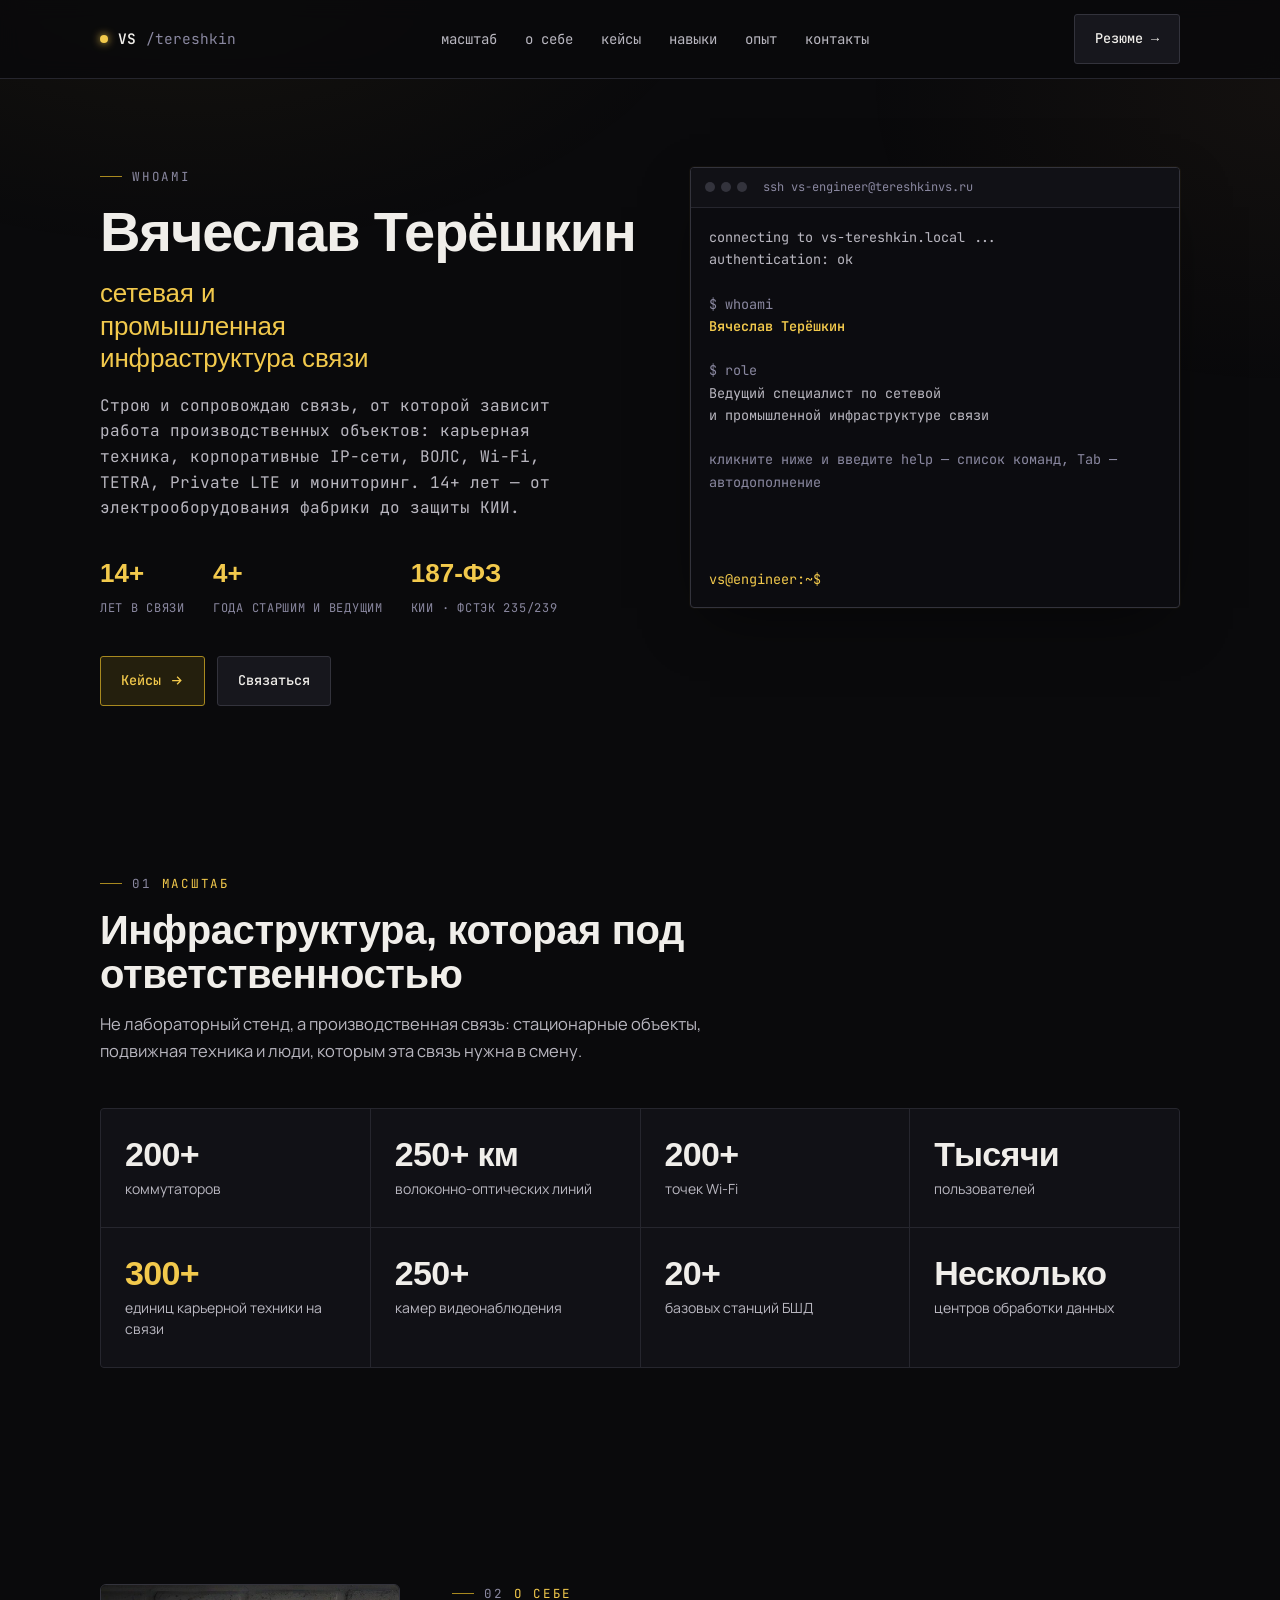
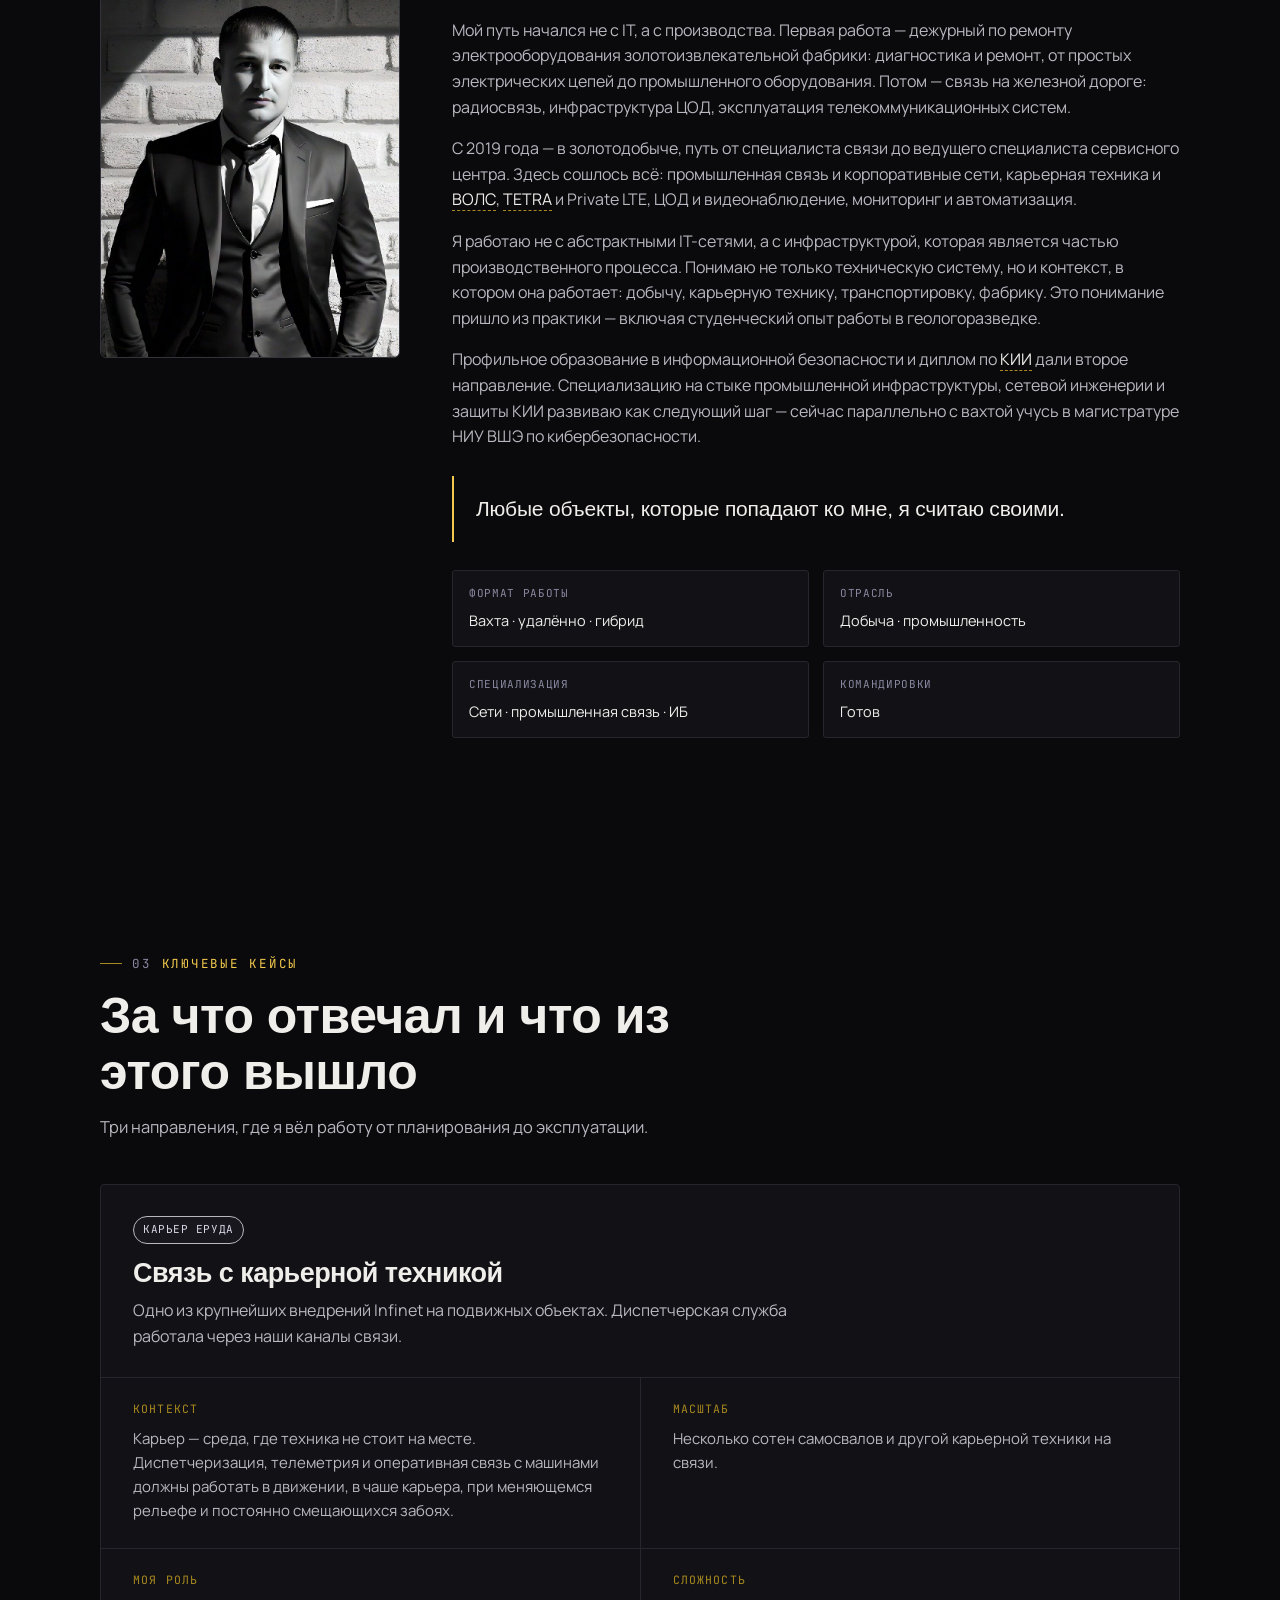
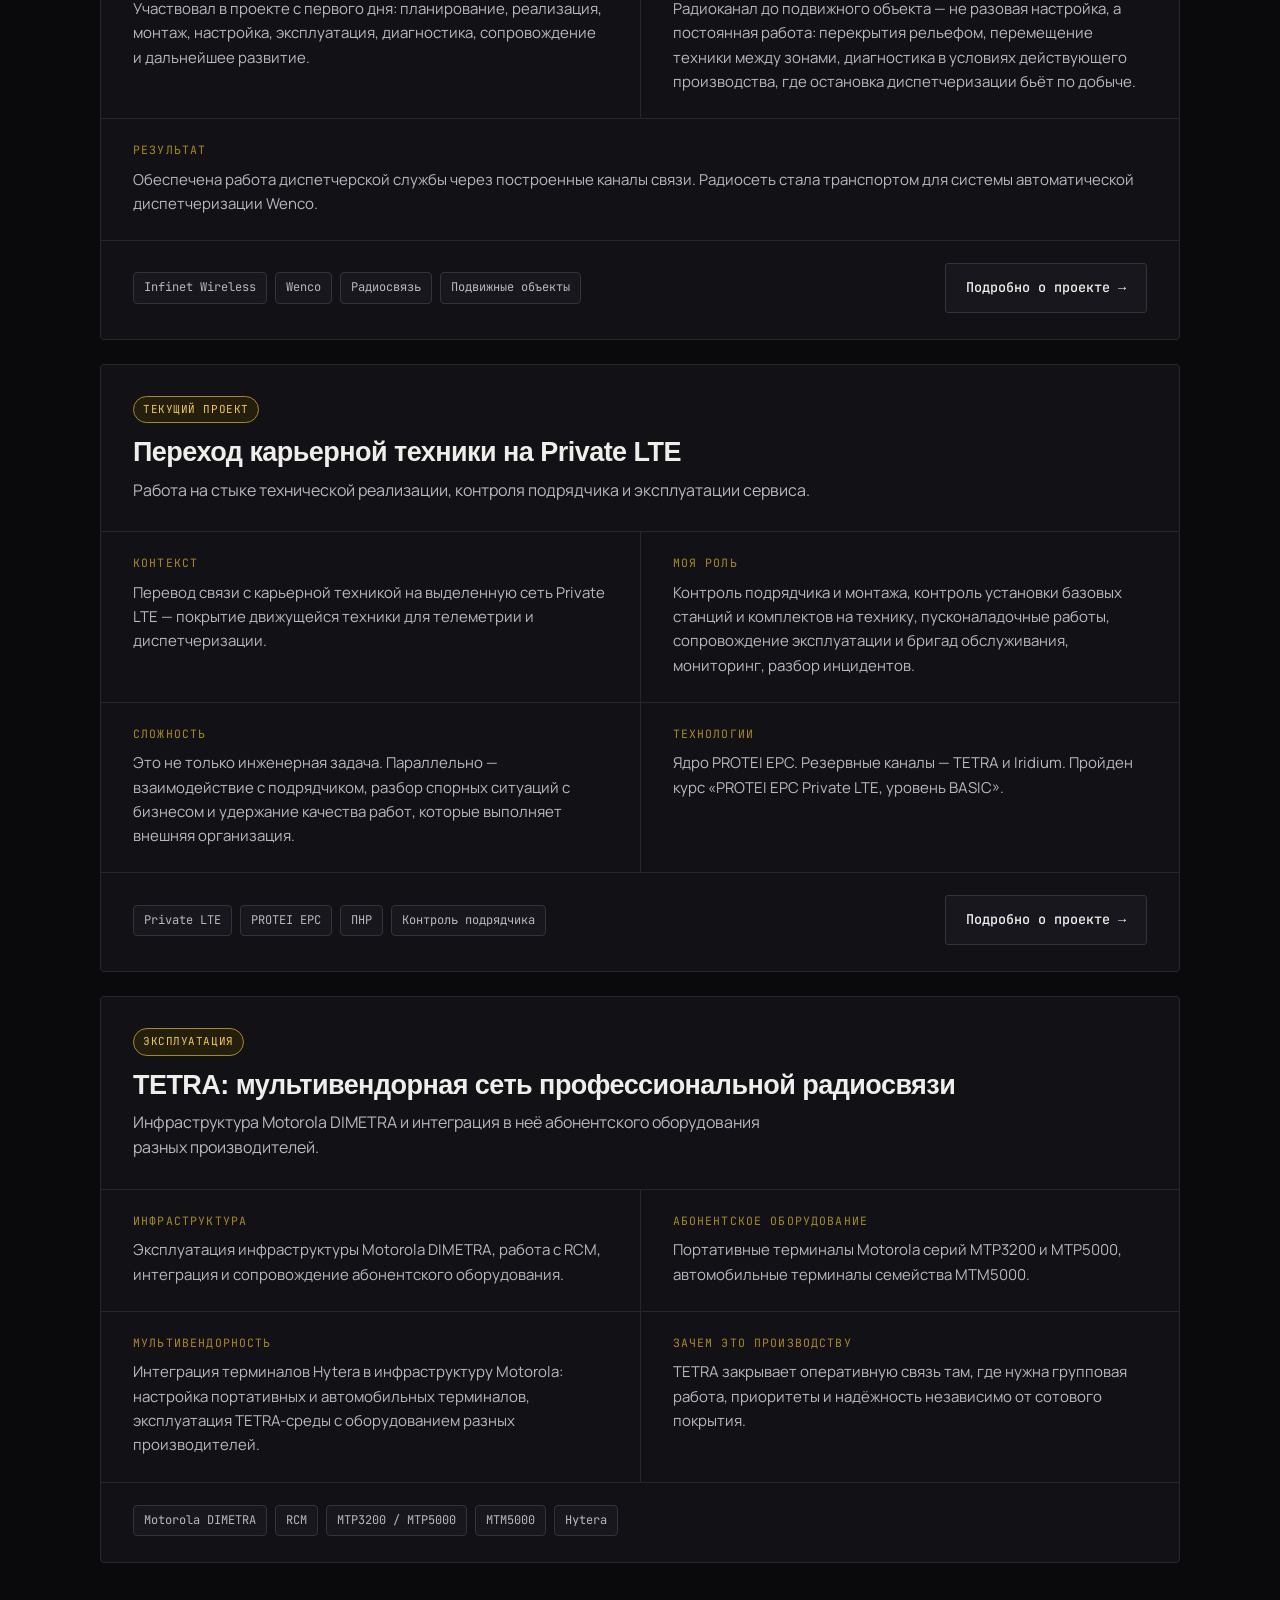
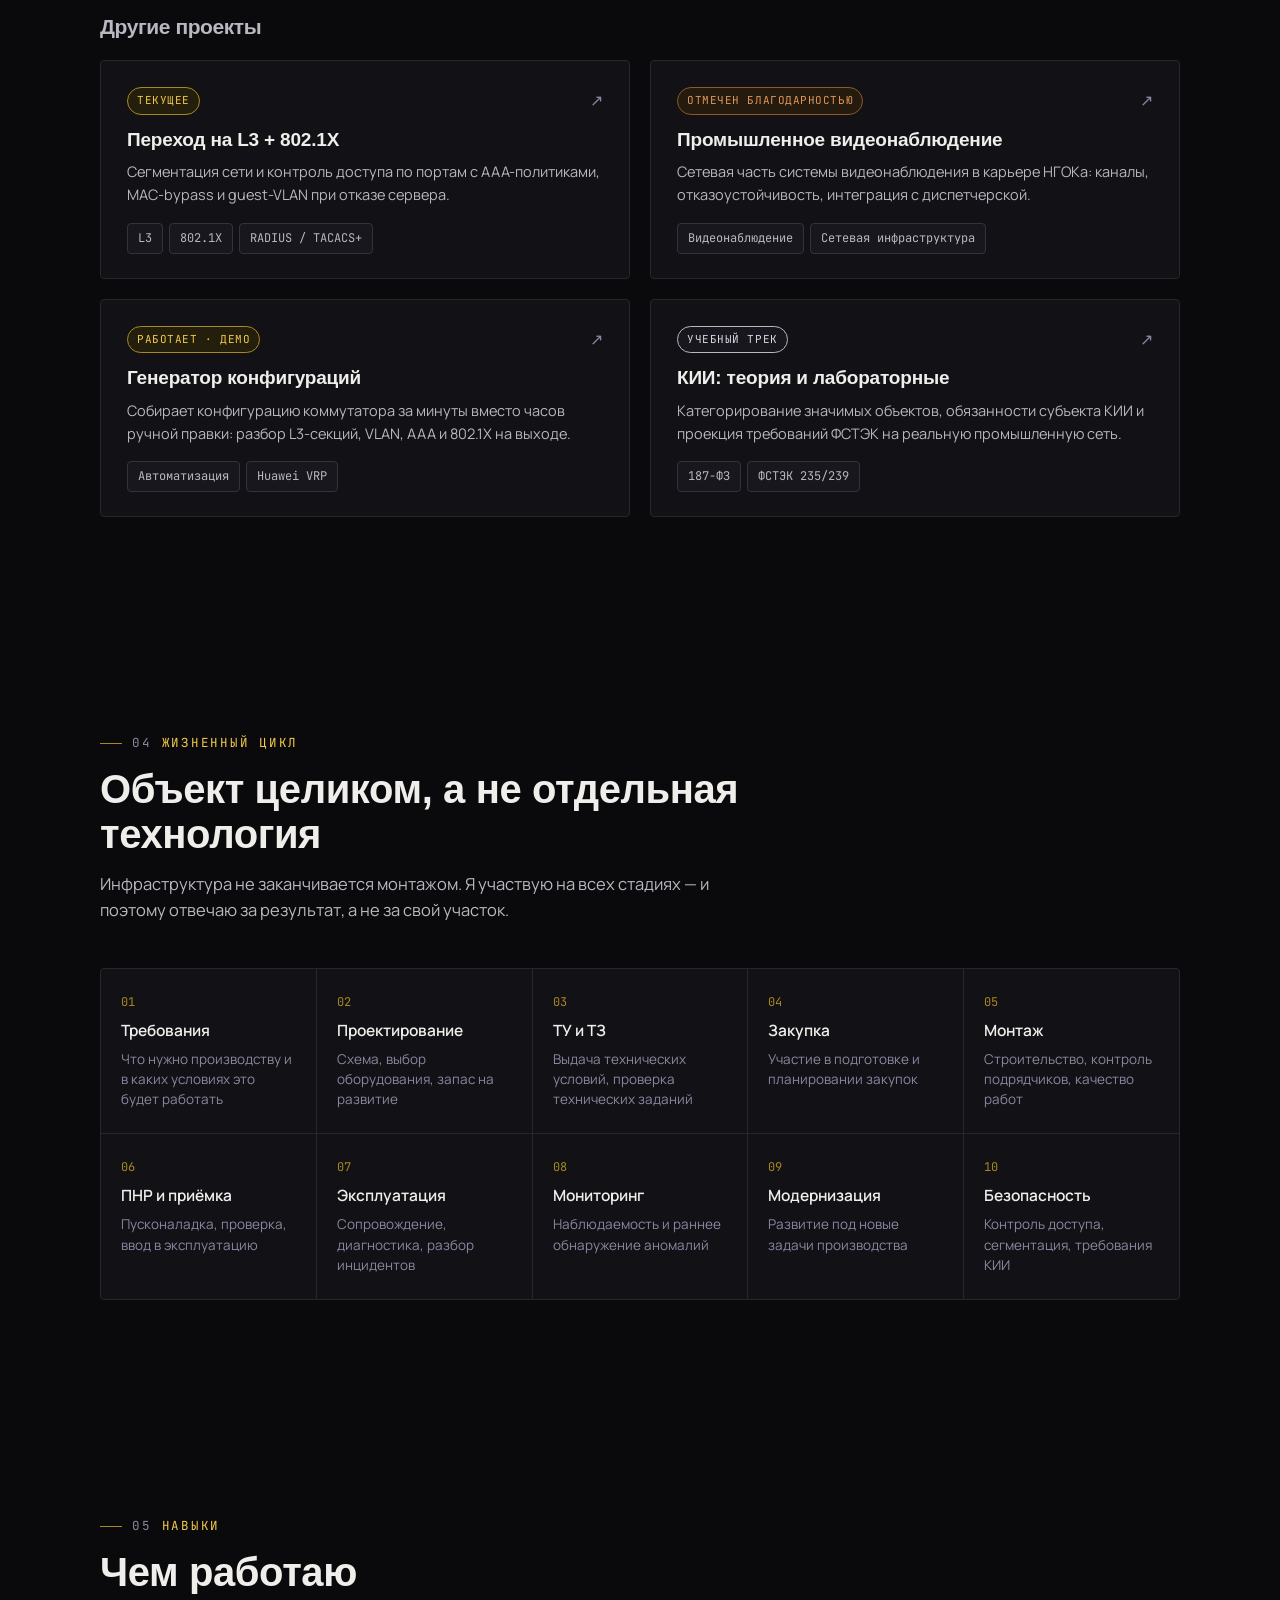
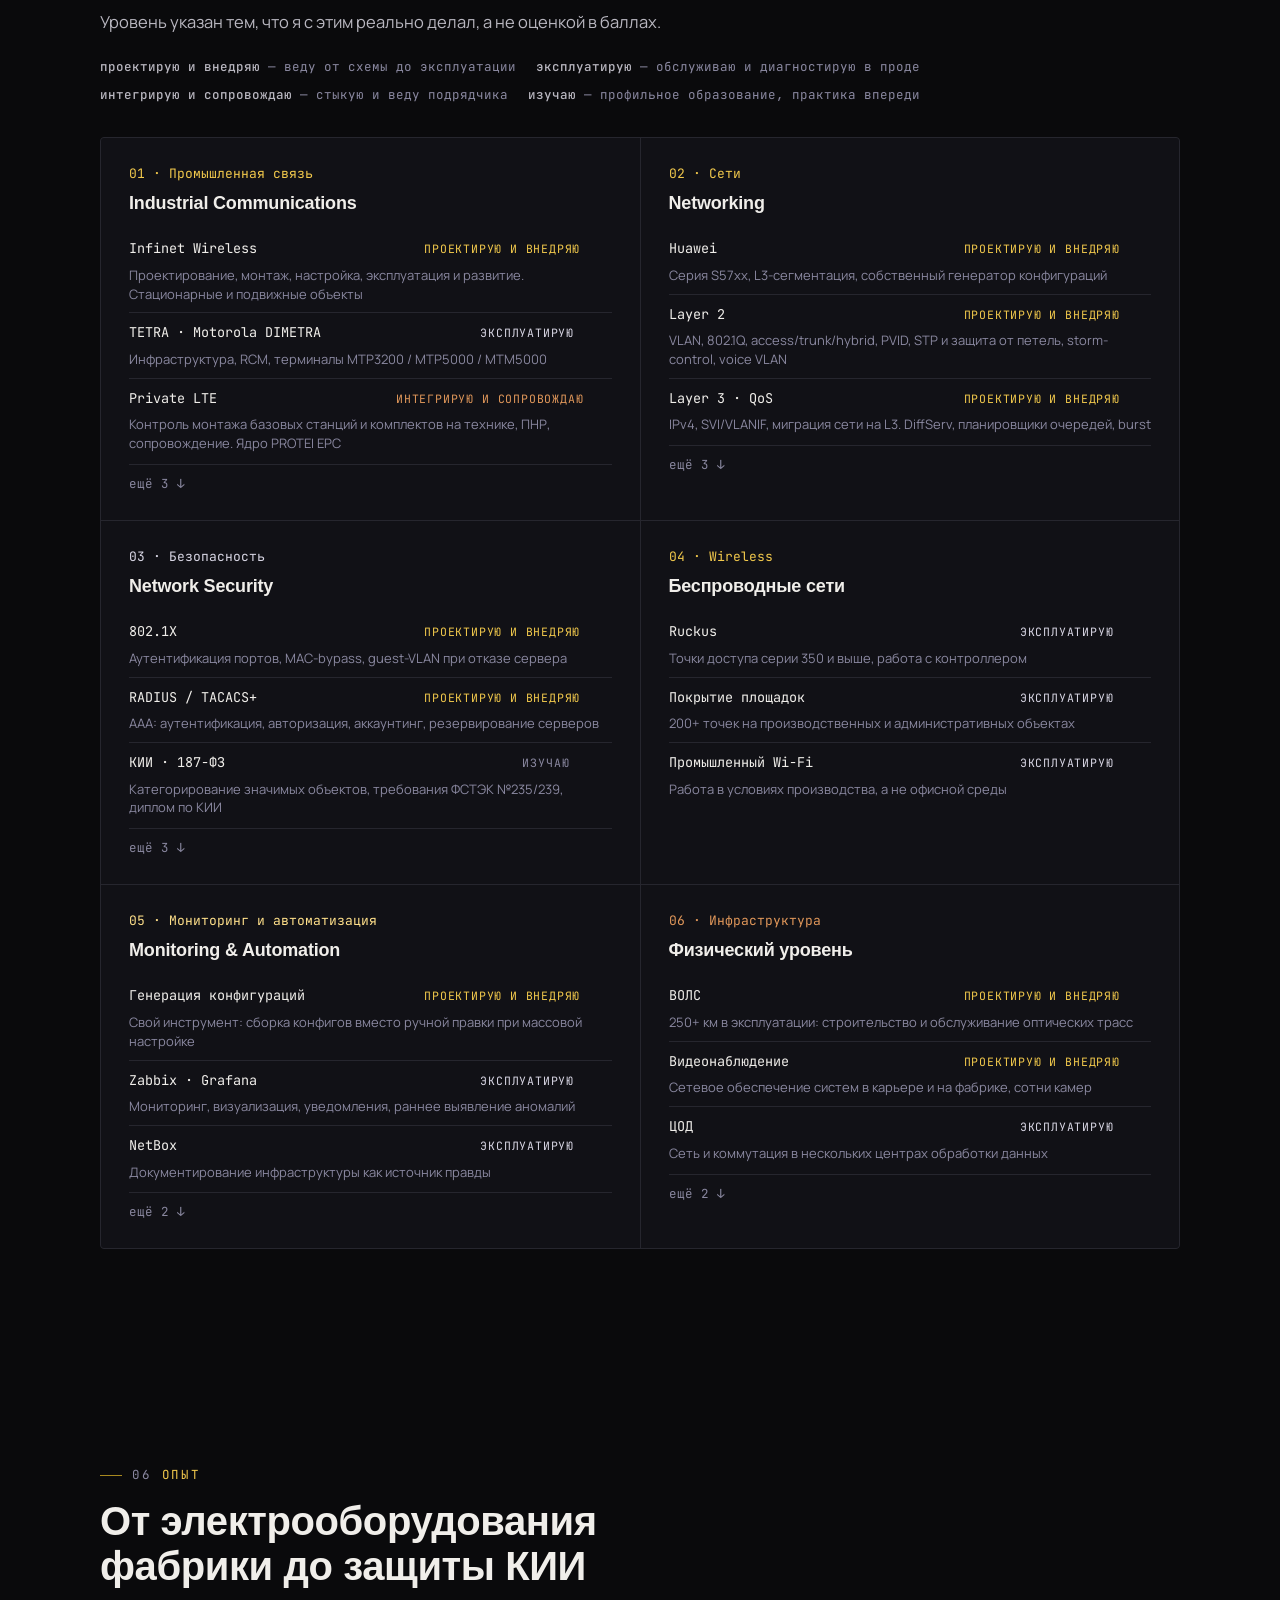
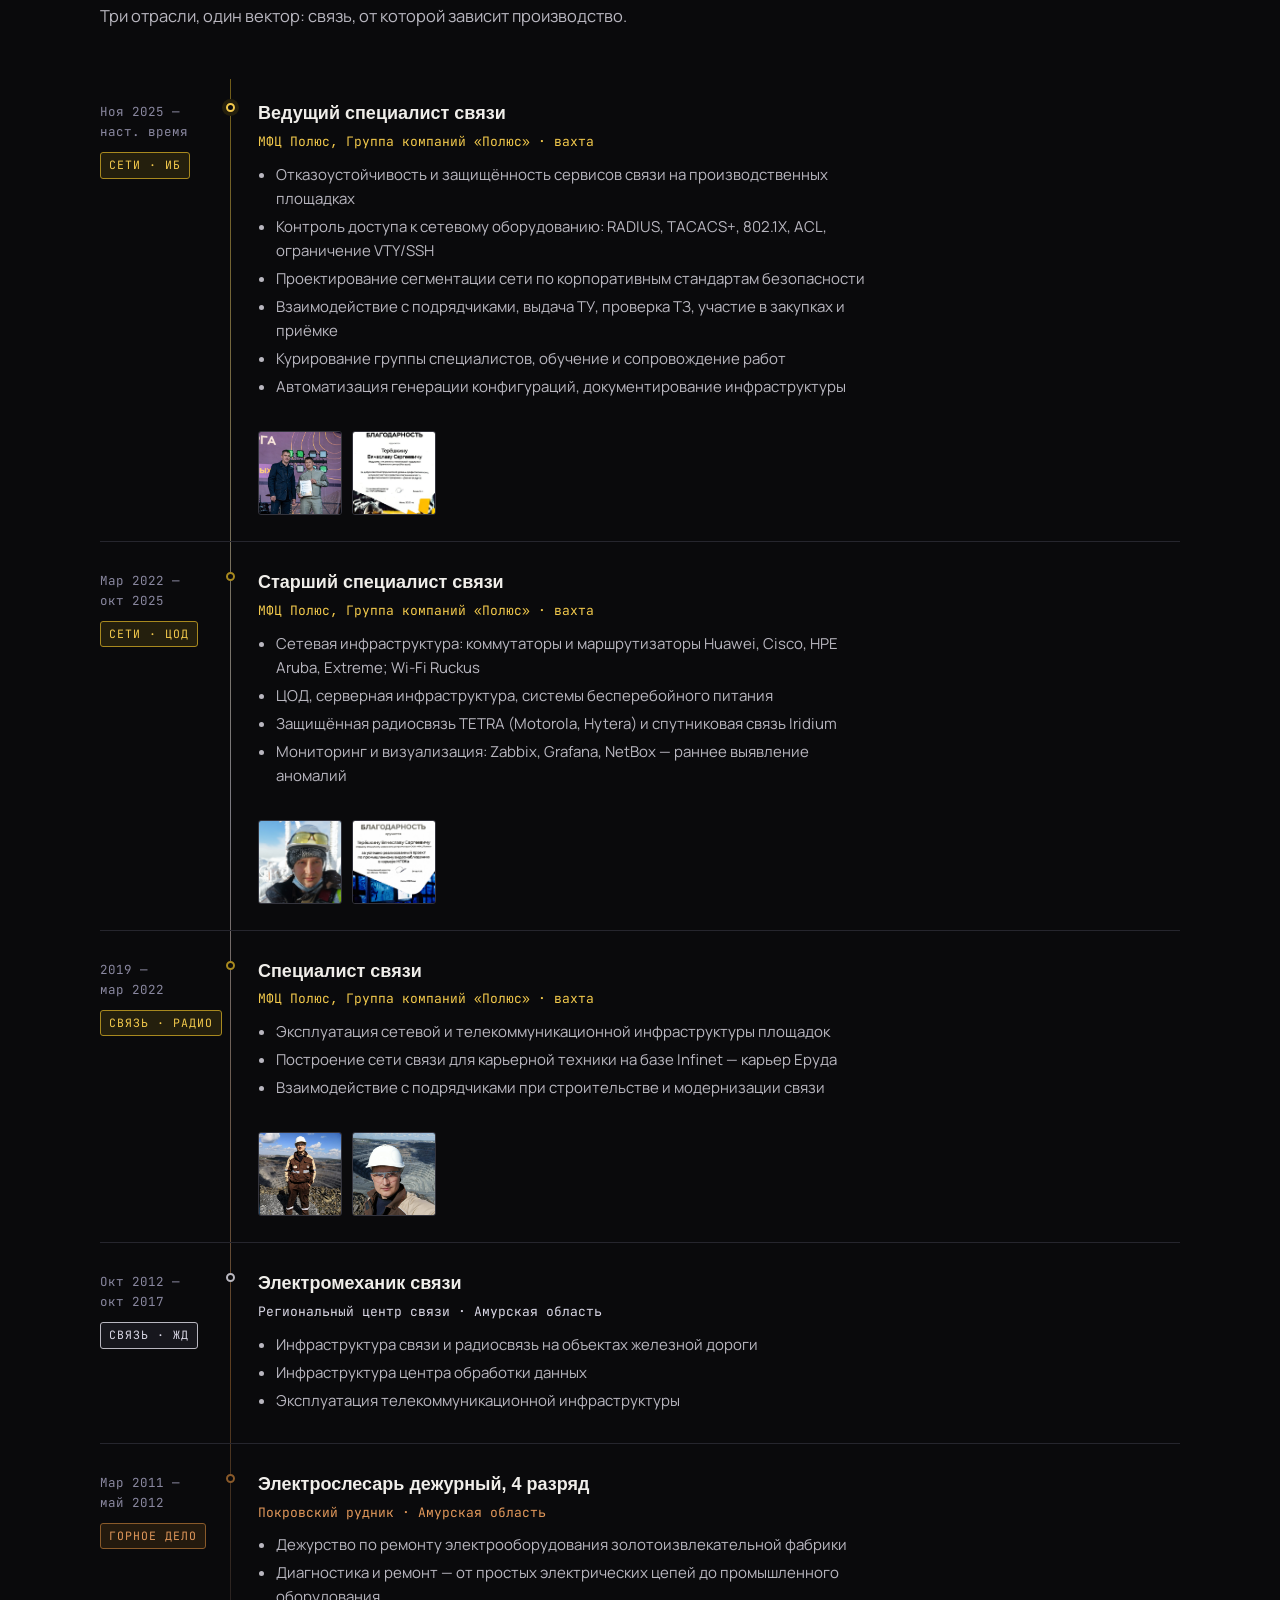
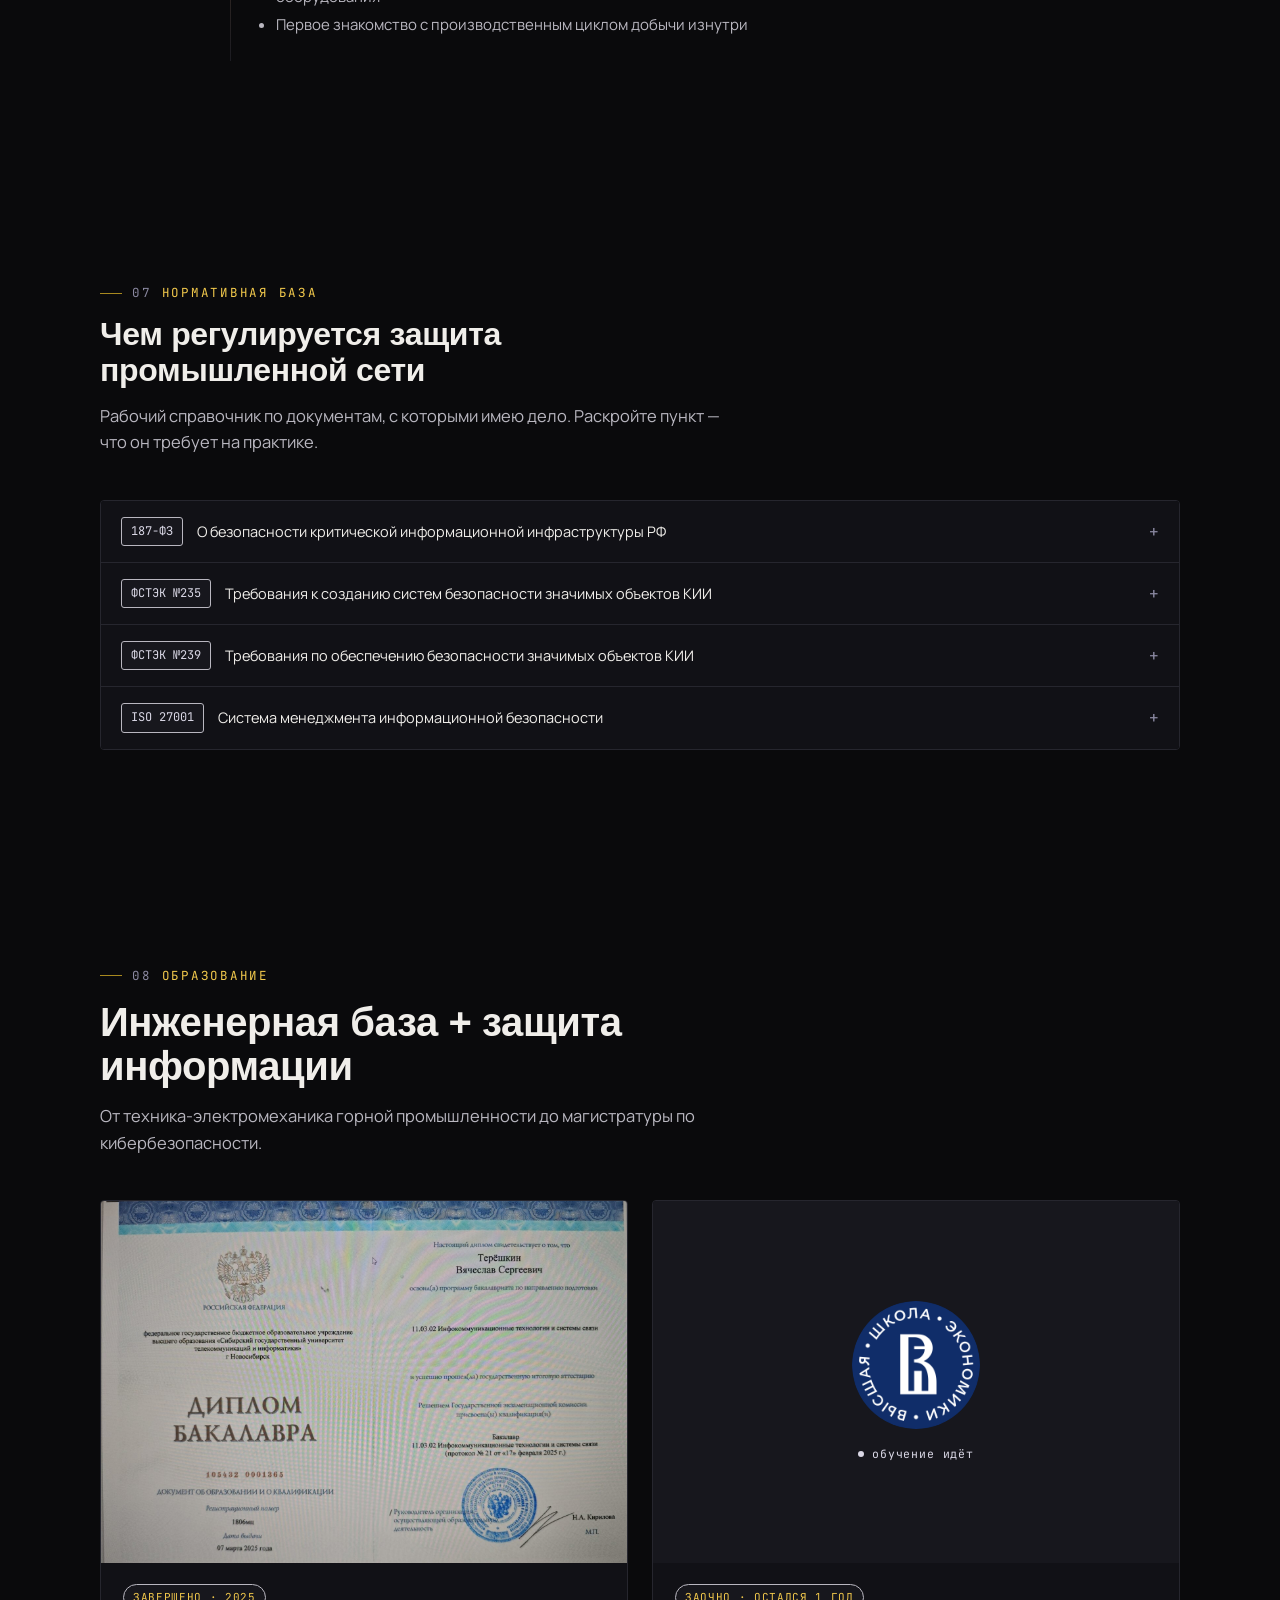
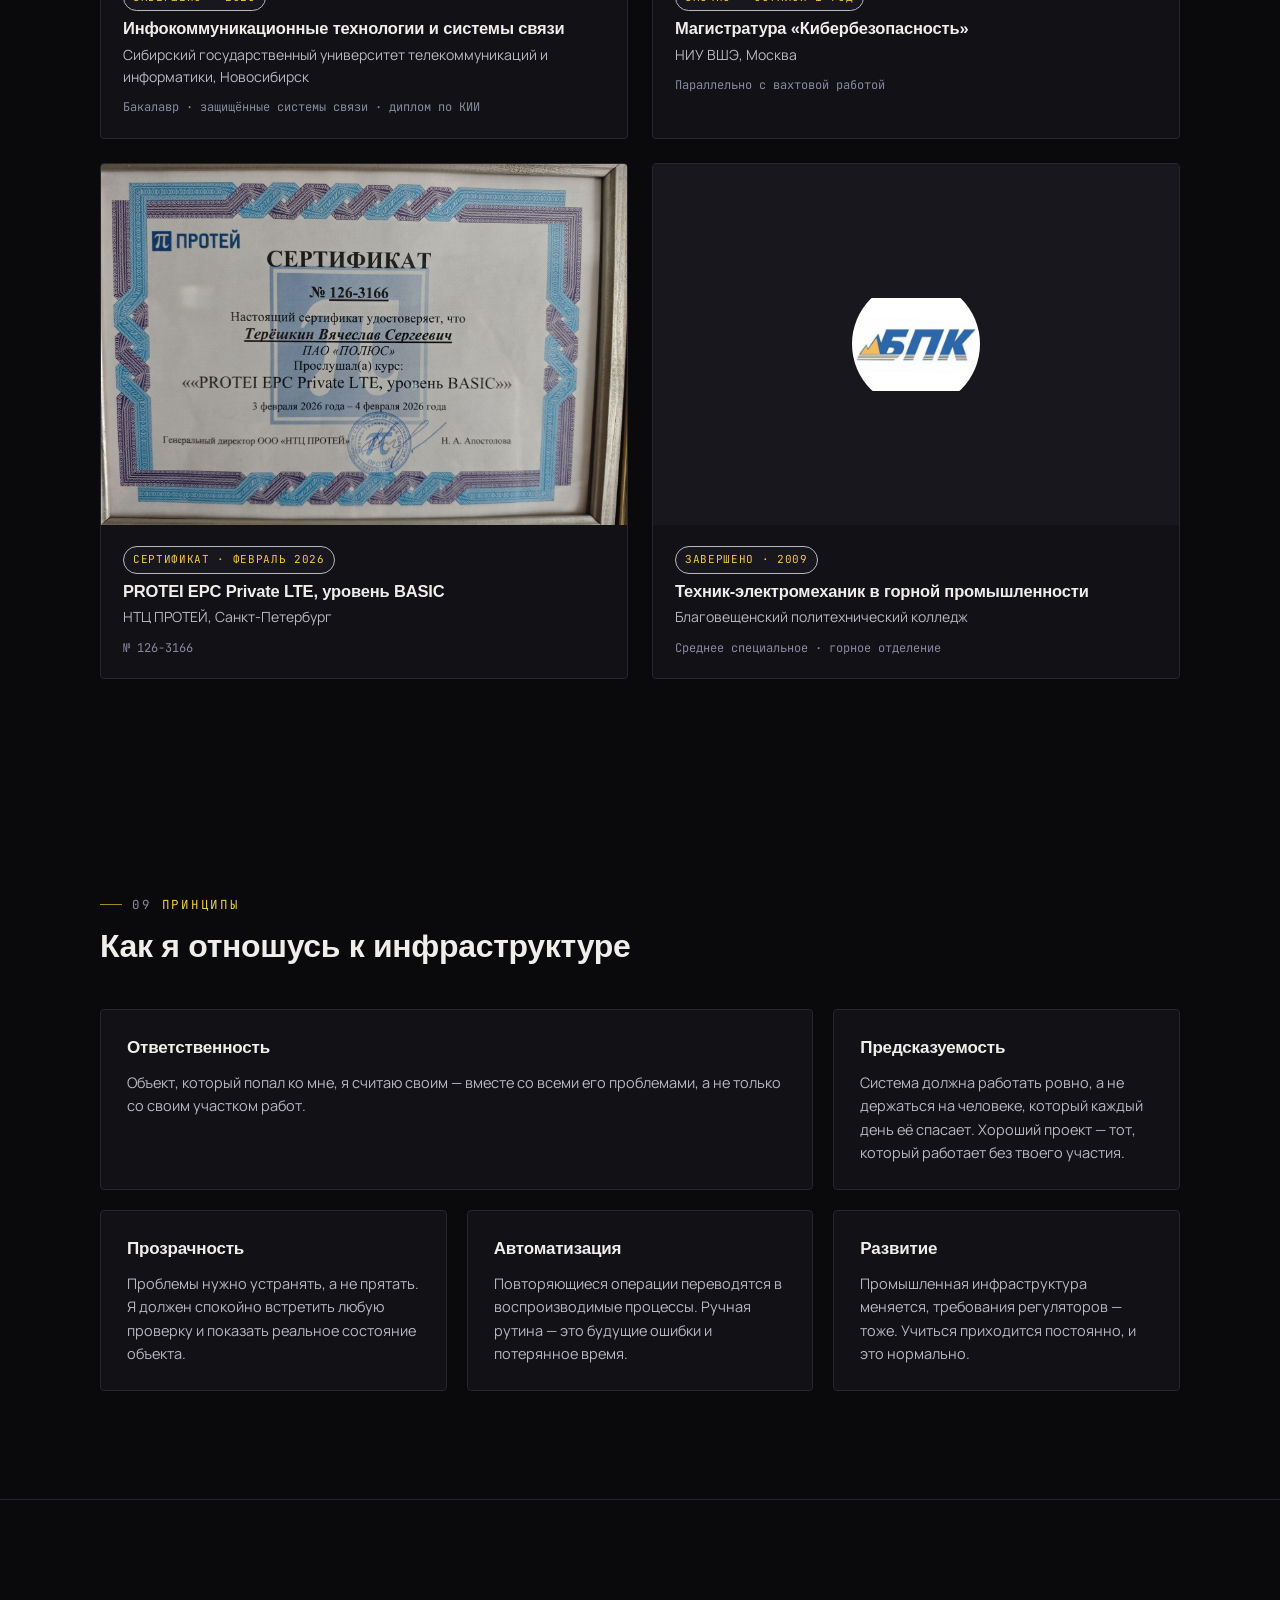
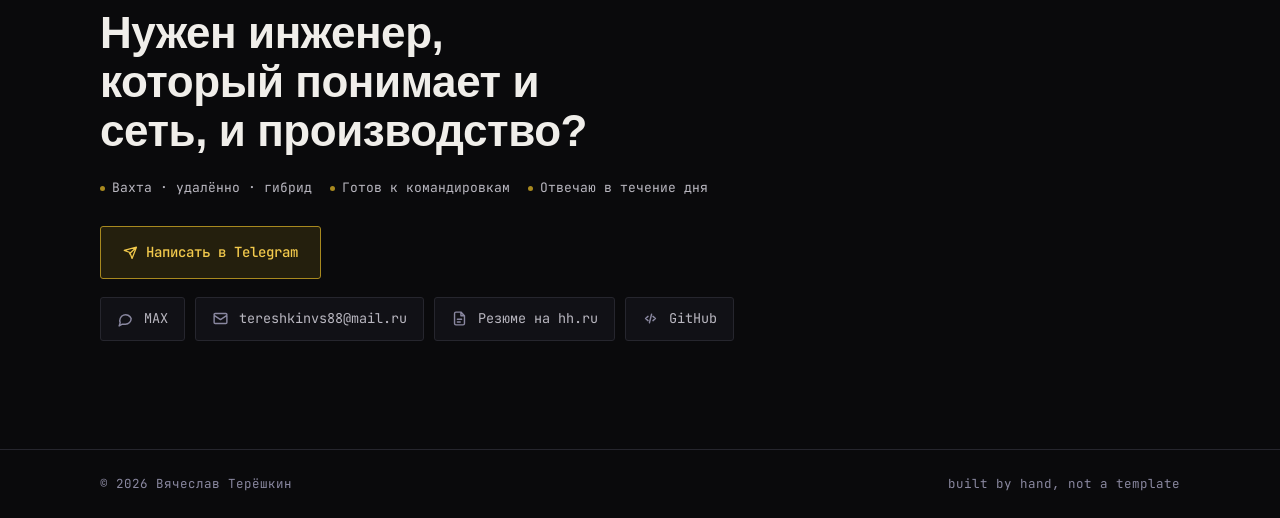
==== index.html @ 709285d2 "Accessibility, conversion and SEO pass; self-host fonts Accessibility - Remove terminal autofocus th" ====
<!DOCTYPE html>
<html lang="ru">
<head>
<meta charset="UTF-8">
<meta name="viewport" content="width=device-width, initial-scale=1.0">
<title>Вячеслав Терёшкин — сетевая и промышленная инфраструктура связи</title>
<meta name="description" content="Ведущий специалист по сетевой и промышленной инфраструктуре связи: карьерная техника, Infinet, TETRA, Private LTE, корпоративные сети, ВОЛС, ЦОД и защита КИИ.">
<meta name="referrer" content="strict-origin-when-cross-origin">
<link rel="canonical" href="https://tereshkinvs.ru/">

<meta property="og:type" content="website">
<meta property="og:site_name" content="Вячеслав Терёшкин">
<meta property="og:title" content="Вячеслав Терёшкин — сетевая и промышленная инфраструктура связи">
<meta property="og:description" content="Связь для производственных объектов: карьерная техника, Infinet, TETRA, Private LTE, корпоративные сети, ВОЛС, ЦОД, сетевая безопасность и мониторинг.">
<meta property="og:url" content="https://tereshkinvs.ru/">
<meta property="og:image" content="https://tereshkinvs.ru/assets/img/portrait-suit.jpg">
<meta property="og:locale" content="ru_RU">
<meta name="twitter:card" content="summary_large_image">
<meta name="twitter:title" content="Вячеслав Терёшкин — сетевая и промышленная инфраструктура связи">
<meta name="twitter:description" content="Связь для производственных объектов: карьерная техника, Infinet, TETRA, Private LTE, корпоративные сети, ВОЛС, ЦОД и сетевая безопасность.">
<meta name="twitter:image" content="https://tereshkinvs.ru/assets/img/portrait-suit.jpg">

<link rel="icon" type="image/svg+xml" href="assets/img/favicon.svg">
<link rel="stylesheet" href="assets/css/style.css">

<script type="application/ld+json">
{
  "@context": "https://schema.org",
  "@type": "Person",
  "name": "Вячеслав Терёшкин",
  "jobTitle": "Ведущий специалист по сетевой и промышленной инфраструктуре связи",
  "url": "https://tereshkinvs.ru/",
  "image": "https://tereshkinvs.ru/assets/img/portrait-suit.jpg",
  "email": "mailto:tereshkinvs88@mail.ru",
  "sameAs": [
    "https://t.me/TereshkinVS",
    "https://max.ru/u/f9LHodD0cOLDxHDIrBX5DSqMMHkgN4FqaO5OjqxqONPtgoyKHgQPV8n1Vb0",
    "https://github.com/TereshkinVS"
  ],
  "knowsAbout": [
    "Промышленная инфраструктура связи", "Industrial Networking", "Infinet",
    "TETRA", "Private LTE", "Корпоративные сети", "ВОЛС", "ЦОД",
    "Сетевая безопасность", "802.1X", "RADIUS", "TACACS+", "КИИ", "187-ФЗ",
    "Мониторинг", "Автоматизация"
  ]
}
</script>
<script>document.documentElement.classList.add('js');</script>
</head>
<body>
<a class="skip-link" href="#scale">К содержанию</a>
<div class="scroll-progress"></div>

<header class="site">
  <div class="wrap bar">
    <a class="brand" href="#top"><span class="dot"></span>VS<span class="dim">/tereshkin</span></a>
    <nav class="links" aria-label="Основная навигация">
      <a href="#scale">масштаб</a>
      <a href="#about">о себе</a>
      <a href="#cases">кейсы</a>
      <a href="#skills">навыки</a>
      <a href="#experience">опыт</a>
      <a href="#contact">контакты</a>
    </nav>
    <div class="header-cta">
      <a class="btn btn-text" href="https://barnaul.hh.ru/resume/d044b285ff0f369fa10039ed1f754d32427461?hhtmFrom=my_resumes" target="_blank" rel="noopener">Резюме →</a>
      <button class="menu-btn" id="menuBtn" aria-label="Меню" aria-expanded="false" aria-controls="mobileMenu"><svg viewBox="0 0 24 24" fill="none" stroke="currentColor" stroke-width="2" stroke-linecap="round" aria-hidden="true"><path d="M4 7h16M4 12h16M4 17h16"/></svg></button>
    </div>
  </div>
</header>

<!-- Вне <header>: у заголовка backdrop-filter, а он делает его containing block
     для position:fixed потомков — оверлей схлопывался бы до высоты шапки. -->
<div class="mobile-menu" id="mobileMenu">
  <a class="btn primary mobile-cv" href="https://barnaul.hh.ru/resume/d044b285ff0f369fa10039ed1f754d32427461?hhtmFrom=my_resumes" target="_blank" rel="noopener">Резюме на hh.ru
    <svg viewBox="0 0 24 24" fill="none" stroke="currentColor" stroke-width="2" aria-hidden="true"><path d="M5 12h14M13 6l6 6-6 6"/></svg>
  </a>
  <a href="#scale">масштаб</a>
  <a href="#about">о себе</a>
  <a href="#cases">кейсы</a>
  <a href="#skills">навыки</a>
  <a href="#experience">опыт</a>
  <a href="#contact">контакты</a>
</div>

<main id="top">

<!-- ================= HERO ================= -->
<section class="hero">
  <div class="wrap hero-grid">
    <div>
      <div class="eyebrow"><span class="idx">whoami</span></div>
      <h1>Вячеслав Терёшкин<span class="line2">сетевая и промышленная инфраструктура связи</span></h1>
      <p class="role">Строю и сопровождаю связь, от которой зависит работа производственных объектов: карьерная техника, корпоративные IP-сети, ВОЛС, Wi-Fi, TETRA, Private LTE и мониторинг. 14+ лет — от электрооборудования фабрики до защиты КИИ.</p>

      <div class="stats">
        <div class="stat"><b data-count="14" data-suffix="+">0</b><span>лет в связи</span></div>
        <div class="stat"><b data-count="4" data-suffix="+">0</b><span>года старшим и ведущим</span></div>
        <div class="stat"><b>187-ФЗ</b><span>КИИ · ФСТЭК 235/239</span></div>
      </div>

      <div class="cta-row">
        <a class="btn primary" href="#cases">Кейсы
          <svg viewBox="0 0 24 24" fill="none" stroke="currentColor" stroke-width="2" aria-hidden="true"><path d="M5 12h14M13 6l6 6-6 6"/></svg>
        </a>
        <a class="btn" href="#contact">Связаться</a>
      </div>
    </div>

    <div class="terminal reveal">
      <div class="term-titlebar">
        <div class="dots"><span></span><span></span><span></span></div>
        <div class="path">ssh vs-engineer@tereshkinvs.ru</div>
      </div>
      <div class="term-body" id="termBody"></div>
      <div class="term-inputrow">
        <span class="term-prompt">vs@engineer:~$</span>
        <input class="term-input" id="termInput" type="text" autocomplete="off" spellcheck="false" aria-label="Терминал: введите команду">
      </div>
    </div>
  </div>
</section>

<!-- ================= МАСШТАБ ================= -->
<section id="scale">
  <div class="wrap">
    <div class="section-head reveal">
      <div class="eyebrow"><span class="idx">01</span>Масштаб</div>
      <h2>Инфраструктура, которая под ответственностью</h2>
      <p class="lede">Не лабораторный стенд, а производственная связь: стационарные объекты, подвижная техника и люди, которым эта связь нужна в смену.</p>
    </div>

    <div class="scale-grid reveal stagger">
      <div class="scale-item"><b>200+</b><span>коммутаторов</span></div>
      <div class="scale-item"><b>250+ км</b><span>волоконно-оптических линий</span></div>
      <div class="scale-item"><b>200+</b><span>точек Wi-Fi</span></div>
      <div class="scale-item"><b>Тысячи</b><span>пользователей</span></div>
      <div class="scale-item accent"><b>300+</b><span>единиц карьерной техники на связи</span></div>
      <div class="scale-item"><b>250+</b><span>камер видеонаблюдения</span></div>
      <div class="scale-item"><b>20+</b><span>базовых станций БШД</span></div>
      <div class="scale-item"><b>Несколько</b><span>центров обработки данных</span></div>
    </div>
  </div>
</section>

<!-- ================= О СЕБЕ ================= -->
<section id="about">
  <div class="wrap about-grid reveal">
    <div class="about-photo">
      <img src="assets/img/portrait-suit.jpg" alt="Вячеслав Терёшкин" width="1024" height="1024">
    </div>
    <div>
      <div class="eyebrow"><span class="idx">02</span>О себе</div>
      <h2 class="sr-only">О себе</h2>
      <div class="about-text">
        <p>Мой путь начался не с IT, а с производства. Первая работа — дежурный по ремонту электрооборудования золотоизвлекательной фабрики: диагностика и ремонт, от простых электрических цепей до промышленного оборудования. Потом — связь на железной дороге: радиосвязь, инфраструктура ЦОД, эксплуатация телекоммуникационных систем.</p>

        <p>С 2019 года — в золотодобыче, путь от специалиста связи до ведущего специалиста сервисного центра. Здесь сошлось всё: промышленная связь и корпоративные сети, карьерная техника и <span class="term" tabindex="0">ВОЛС<span class="term-card"><b>ВОЛС</b><span>Волоконно-оптические линии связи. Физический уровень, по которому потом идёт весь трафик предприятия — от диспетчеризации до видеонаблюдения.</span></span></span>, <span class="term" tabindex="0">TETRA<span class="term-card"><b>TETRA</b><span>Стандарт профессиональной радиосвязи. Групповые вызовы, работа вне зоны сотового покрытия, приоритеты и аварийные вызовы — то, на чём держится оперативная связь на производстве.</span></span></span> и Private LTE, ЦОД и видеонаблюдение, мониторинг и автоматизация.</p>

        <p>Я работаю не с абстрактными IT-сетями, а с инфраструктурой, которая является частью производственного процесса. Понимаю не только техническую систему, но и контекст, в котором она работает: добычу, карьерную технику, транспортировку, фабрику. Это понимание пришло из практики — включая студенческий опыт работы в геологоразведке.</p>

        <p>Профильное образование в информационной безопасности и диплом по <span class="term" tabindex="0">КИИ<span class="term-card"><b>КИИ</b><span>Критическая информационная инфраструктура — системы, отказ которых бьёт по экономике, безопасности или здоровью людей. Горнодобывающее производство попадает под это определение.</span></span></span> дали второе направление. Специализацию на стыке промышленной инфраструктуры, сетевой инженерии и защиты КИИ развиваю как следующий шаг — сейчас параллельно с вахтой учусь в магистратуре НИУ ВШЭ по кибербезопасности.</p>
      </div>

      <blockquote class="creed">Любые объекты, которые попадают ко мне, я считаю своими.</blockquote>

      <div class="about-facts">
        <div class="fact"><div class="k">Формат работы</div><div class="v">Вахта · удалённо · гибрид</div></div>
        <div class="fact"><div class="k">Отрасль</div><div class="v">Добыча · промышленность</div></div>
        <div class="fact"><div class="k">Специализация</div><div class="v">Сети · промышленная связь · ИБ</div></div>
        <div class="fact"><div class="k">Командировки</div><div class="v">Готов</div></div>
      </div>
    </div>
  </div>
</section>

<!-- ================= КЕЙСЫ ================= -->
<section id="cases">
  <div class="wrap">
    <div class="section-head reveal">
      <div class="eyebrow"><span class="idx">03</span>Ключевые кейсы</div>
      <h2>За что отвечал и что из этого вышло</h2>
      <p class="lede">Три направления, где я вёл работу от планирования до эксплуатации.</p>
    </div>

    <article class="case reveal">
      <div class="case-head">
        <span class="status place">Карьер Еруда</span>
        <h3>Связь с карьерной техникой</h3>
        <p class="case-lede">Одно из крупнейших внедрений Infinet на подвижных объектах. Диспетчерская служба работала через наши каналы связи.</p>
      </div>
      <div class="case-body">
        <div class="case-block">
          <div class="case-k">Контекст</div>
          <p>Карьер — среда, где техника не стоит на месте. Диспетчеризация, телеметрия и оперативная связь с машинами должны работать в движении, в чаше карьера, при меняющемся рельефе и постоянно смещающихся забоях.</p>
        </div>
        <div class="case-block">
          <div class="case-k">Масштаб</div>
          <p>Несколько сотен самосвалов и другой карьерной техники на связи.</p>
        </div>
        <div class="case-block">
          <div class="case-k">Моя роль</div>
          <p>Участвовал в проекте с первого дня: планирование, реализация, монтаж, настройка, эксплуатация, диагностика, сопровождение и дальнейшее развитие.</p>
        </div>
        <div class="case-block">
          <div class="case-k">Сложность</div>
          <p>Радиоканал до подвижного объекта — не разовая настройка, а постоянная работа: перекрытия рельефом, перемещение техники между зонами, диагностика в условиях действующего производства, где остановка диспетчеризации бьёт по добыче.</p>
        </div>
        <div class="case-block">
          <div class="case-k">Результат</div>
          <p>Обеспечена работа диспетчерской службы через построенные каналы связи. Радиосеть стала транспортом для системы автоматической диспетчеризации Wenco.</p>
        </div>
      </div>
      <div class="case-foot">
        <div class="tags">
          <span class="tag">Infinet Wireless</span><span class="tag">Wenco</span><span class="tag">Радиосвязь</span><span class="tag">Подвижные объекты</span>
        </div>
        <a class="btn btn-text" href="projects/infinet-wenco.html">Подробно о проекте →</a>
      </div>
    </article>

    <article class="case reveal">
      <div class="case-head">
        <span class="status live">Текущий проект</span>
        <h3>Переход карьерной техники на Private LTE</h3>
        <p class="case-lede">Работа на стыке технической реализации, контроля подрядчика и эксплуатации сервиса.</p>
      </div>
      <div class="case-body">
        <div class="case-block">
          <div class="case-k">Контекст</div>
          <p>Перевод связи с карьерной техникой на выделенную сеть Private LTE — покрытие движущейся техники для телеметрии и диспетчеризации.</p>
        </div>
        <div class="case-block">
          <div class="case-k">Моя роль</div>
          <p>Контроль подрядчика и монтажа, контроль установки базовых станций и комплектов на технику, пусконаладочные работы, сопровождение эксплуатации и бригад обслуживания, мониторинг, разбор инцидентов.</p>
        </div>
        <div class="case-block">
          <div class="case-k">Сложность</div>
          <p>Это не только инженерная задача. Параллельно — взаимодействие с подрядчиком, разбор спорных ситуаций с бизнесом и удержание качества работ, которые выполняет внешняя организация.</p>
        </div>
        <div class="case-block">
          <div class="case-k">Технологии</div>
          <p>Ядро PROTEI EPC. Резервные каналы — TETRA и Iridium. Пройден курс «PROTEI EPC Private LTE, уровень BASIC».</p>
        </div>
      </div>
      <div class="case-foot">
        <div class="tags">
          <span class="tag">Private LTE</span><span class="tag">PROTEI EPC</span><span class="tag">ПНР</span><span class="tag">Контроль подрядчика</span>
        </div>
        <a class="btn btn-text" href="projects/private-lte.html">Подробно о проекте →</a>
      </div>
    </article>

    <article class="case reveal">
      <div class="case-head">
        <span class="status live">Эксплуатация</span>
        <h3>TETRA: мультивендорная сеть профессиональной радиосвязи</h3>
        <p class="case-lede">Инфраструктура Motorola DIMETRA и интеграция в неё абонентского оборудования разных производителей.</p>
      </div>
      <div class="case-body">
        <div class="case-block">
          <div class="case-k">Инфраструктура</div>
          <p>Эксплуатация инфраструктуры Motorola DIMETRA, работа с RCM, интеграция и сопровождение абонентского оборудования.</p>
        </div>
        <div class="case-block">
          <div class="case-k">Абонентское оборудование</div>
          <p>Портативные терминалы Motorola серий MTP3200 и MTP5000, автомобильные терминалы семейства MTM5000.</p>
        </div>
        <div class="case-block">
          <div class="case-k">Мультивендорность</div>
          <p>Интеграция терминалов Hytera в инфраструктуру Motorola: настройка портативных и автомобильных терминалов, эксплуатация TETRA-среды с оборудованием разных производителей.</p>
        </div>
        <div class="case-block">
          <div class="case-k">Зачем это производству</div>
          <p>TETRA закрывает оперативную связь там, где нужна групповая работа, приоритеты и надёжность независимо от сотового покрытия.</p>
        </div>
      </div>
      <div class="case-foot">
        <div class="tags">
          <span class="tag">Motorola DIMETRA</span><span class="tag">RCM</span><span class="tag">MTP3200 / MTP5000</span><span class="tag">MTM5000</span><span class="tag">Hytera</span>
        </div>
      </div>
    </article>

    <h3 class="sub-head reveal">Другие проекты</h3>
    <div class="projects-grid reveal stagger">

      <a class="project-card" href="projects/l3-8021x.html">
        <div class="status-row">
          <span class="status live">Текущее</span>
          <span class="arrow">↗</span>
        </div>
        <h4>Переход на L3 + 802.1X</h4>
        <p>Сегментация сети и контроль доступа по портам с AAA-политиками, MAC-bypass и guest-VLAN при отказе сервера.</p>
        <div class="tags"><span class="tag">L3</span><span class="tag">802.1X</span><span class="tag">RADIUS / TACACS+</span></div>
      </a>

      <a class="project-card" href="projects/video-surveillance.html">
        <div class="status-row">
          <span class="status award">Отмечен благодарностью</span>
          <span class="arrow">↗</span>
        </div>
        <h4>Промышленное видеонаблюдение</h4>
        <p>Сетевая часть системы видеонаблюдения в карьере НГОКа: каналы, отказоустойчивость, интеграция с диспетчерской.</p>
        <div class="tags"><span class="tag">Видеонаблюдение</span><span class="tag">Сетевая инфраструктура</span></div>
      </a>

      <a class="project-card" href="projects/configurator.html">
        <div class="status-row">
          <span class="status live">Работает · демо</span>
          <span class="arrow">↗</span>
        </div>
        <h4>Генератор конфигураций</h4>
        <p>Собирает конфигурацию коммутатора за минуты вместо часов ручной правки: разбор L3-секций, VLAN, AAA и 802.1X на выходе.</p>
        <div class="tags"><span class="tag">Автоматизация</span><span class="tag">Huawei VRP</span></div>
      </a>

      <a class="project-card" href="projects/kii-lab.html">
        <div class="status-row">
          <span class="status study">Учебный трек</span>
          <span class="arrow">↗</span>
        </div>
        <h4>КИИ: теория и лабораторные</h4>
        <p>Категорирование значимых объектов, обязанности субъекта КИИ и проекция требований ФСТЭК на реальную промышленную сеть.</p>
        <div class="tags"><span class="tag">187-ФЗ</span><span class="tag">ФСТЭК 235/239</span></div>
      </a>

    </div>
  </div>
</section>

<!-- ================= ЖИЗНЕННЫЙ ЦИКЛ ================= -->
<section id="lifecycle">
  <div class="wrap">
    <div class="section-head reveal">
      <div class="eyebrow"><span class="idx">04</span>Жизненный цикл</div>
      <h2>Объект целиком, а не отдельная технология</h2>
      <p class="lede">Инфраструктура не заканчивается монтажом. Я участвую на всех стадиях — и поэтому отвечаю за результат, а не за свой участок.</p>
    </div>

    <ol class="lifecycle reveal stagger">
      <li><span class="lc-n">01</span><b>Требования</b><span>Что нужно производству и в каких условиях это будет работать</span></li>
      <li><span class="lc-n">02</span><b>Проектирование</b><span>Схема, выбор оборудования, запас на развитие</span></li>
      <li><span class="lc-n">03</span><b>ТУ и ТЗ</b><span>Выдача технических условий, проверка технических заданий</span></li>
      <li><span class="lc-n">04</span><b>Закупка</b><span>Участие в подготовке и планировании закупок</span></li>
      <li><span class="lc-n">05</span><b>Монтаж</b><span>Строительство, контроль подрядчиков, качество работ</span></li>
      <li><span class="lc-n">06</span><b>ПНР и приёмка</b><span>Пусконаладка, проверка, ввод в эксплуатацию</span></li>
      <li><span class="lc-n">07</span><b>Эксплуатация</b><span>Сопровождение, диагностика, разбор инцидентов</span></li>
      <li><span class="lc-n">08</span><b>Мониторинг</b><span>Наблюдаемость и раннее обнаружение аномалий</span></li>
      <li><span class="lc-n">09</span><b>Модернизация</b><span>Развитие под новые задачи производства</span></li>
      <li><span class="lc-n">10</span><b>Безопасность</b><span>Контроль доступа, сегментация, требования КИИ</span></li>
    </ol>
  </div>
</section>

<!-- ================= НАВЫКИ ================= -->
<section id="skills">
  <div class="wrap">
    <div class="section-head reveal">
      <div class="eyebrow"><span class="idx">05</span>Навыки</div>
      <h2>Чем работаю</h2>
      <p class="lede">Уровень указан тем, что я с этим реально делал, а не оценкой в баллах.</p>
    </div>

    <div class="skill-legend reveal">
      <span><b>проектирую и внедряю</b> — веду от схемы до эксплуатации</span>
      <span><b>эксплуатирую</b> — обслуживаю и диагностирую в проде</span>
      <span><b>интегрирую и сопровождаю</b> — стыкую и веду подрядчика</span>
      <span><b>изучаю</b> — профильное образование, практика впереди</span>
    </div>

    <div class="skills-grid reveal stagger">

      <div class="skill-card" data-domain="net">
        <div class="num">01 · Промышленная связь</div>
        <h3>Industrial Communications</h3>
        <div class="skill-list">
          <div class="skill-row"><span class="sk-name">Infinet Wireless</span><span class="sk-level" data-lvl="build">проектирую и внедряю</span>
            <span class="sk-note">Проектирование, монтаж, настройка, эксплуатация и развитие. Стационарные и подвижные объекты</span></div>
          <div class="skill-row"><span class="sk-name">TETRA · Motorola DIMETRA</span><span class="sk-level" data-lvl="run">эксплуатирую</span>
            <span class="sk-note">Инфраструктура, RCM, терминалы MTP3200 / MTP5000 / MTM5000</span></div>
          <div class="skill-row"><span class="sk-name">Private LTE</span><span class="sk-level" data-lvl="integrate">интегрирую и сопровождаю</span>
            <span class="sk-note">Контроль монтажа базовых станций и комплектов на технике, ПНР, сопровождение. Ядро PROTEI EPC</span></div>
          <details class="skill-more"><summary>ещё 3</summary>
          <div class="skill-row"><span class="sk-name">Hytera</span><span class="sk-level" data-lvl="integrate">интегрирую и сопровождаю</span>
            <span class="sk-note">Портативные и автомобильные терминалы в мультивендорной TETRA-среде</span></div>
          <div class="skill-row"><span class="sk-name">Wenco</span><span class="sk-level" data-lvl="run">эксплуатирую</span>
            <span class="sk-note">Связность и поддержка инфраструктуры связи для системы диспетчеризации</span></div>
          <div class="skill-row"><span class="sk-name">Iridium</span><span class="sk-level" data-lvl="run">эксплуатирую</span>
            <span class="sk-note">Спутниковая связь как резервный канал на удалённых объектах</span></div>
          </details>
        </div>
      </div>

      <div class="skill-card" data-domain="net">
        <div class="num">02 · Сети</div>
        <h3>Networking</h3>
        <div class="skill-list">
          <div class="skill-row"><span class="sk-name">Huawei</span><span class="sk-level" data-lvl="build">проектирую и внедряю</span>
            <span class="sk-note">Серия S57xx, L3-сегментация, собственный генератор конфигураций</span></div>
          <div class="skill-row"><span class="sk-name">Layer 2</span><span class="sk-level" data-lvl="build">проектирую и внедряю</span>
            <span class="sk-note">VLAN, 802.1Q, access/trunk/hybrid, PVID, STP и защита от петель, storm-control, voice VLAN</span></div>
          <div class="skill-row"><span class="sk-name">Layer 3 · QoS</span><span class="sk-level" data-lvl="build">проектирую и внедряю</span>
            <span class="sk-note">IPv4, SVI/VLANIF, миграция сети на L3. DiffServ, планировщики очередей, burst</span></div>
          <details class="skill-more"><summary>ещё 3</summary>
          <div class="skill-row"><span class="sk-name">Cisco Nexus 9000</span><span class="sk-level" data-lvl="run">эксплуатирую</span>
            <span class="sk-note">Инфраструктура центров обработки данных</span></div>
          <div class="skill-row"><span class="sk-name">HPE Aruba · Extreme</span><span class="sk-level" data-lvl="run">эксплуатирую</span>
            <span class="sk-note">Aruba ZL, Extreme 440/460 и промышленные серии</span></div>
          <div class="skill-row"><span class="sk-name">Siemens</span><span class="sk-level" data-lvl="run">эксплуатирую</span>
            <span class="sk-note">Сетевое оборудование в производственном контуре</span></div>
          </details>
        </div>
      </div>

      <div class="skill-card" data-domain="sec">
        <div class="num">03 · Безопасность</div>
        <h3>Network Security</h3>
        <div class="skill-list">
          <div class="skill-row"><span class="sk-name">802.1X</span><span class="sk-level" data-lvl="build">проектирую и внедряю</span>
            <span class="sk-note">Аутентификация портов, MAC-bypass, guest-VLAN при отказе сервера</span></div>
          <div class="skill-row"><span class="sk-name">RADIUS / TACACS+</span><span class="sk-level" data-lvl="build">проектирую и внедряю</span>
            <span class="sk-note">AAA: аутентификация, авторизация, аккаунтинг, резервирование серверов</span></div>
          <div class="skill-row"><span class="sk-name">КИИ · 187-ФЗ</span><span class="sk-level" data-lvl="learn">изучаю</span>
            <span class="sk-note">Категорирование значимых объектов, требования ФСТЭК №235/239, диплом по КИИ</span></div>
          <details class="skill-more"><summary>ещё 3</summary>
          <div class="skill-row"><span class="sk-name">Контроль доступа</span><span class="sk-level" data-lvl="build">проектирую и внедряю</span>
            <span class="sk-note">ACL, ограничение VTY, SSH-hardening, разграничение прав, логирование команд</span></div>
          <div class="skill-row"><span class="sk-name">Защита уровня доступа</span><span class="sk-level" data-lvl="build">проектирую и внедряю</span>
            <span class="sk-note">Port Security, DHCP Snooping, Storm Control</span></div>
          <div class="skill-row"><span class="sk-name">SNMP security</span><span class="sk-level" data-lvl="build">проектирую и внедряю</span>
            <span class="sk-note">Ограничение по ACL, трапы, контролируемый доступ к телеметрии</span></div>
          </details>
        </div>
      </div>

      <div class="skill-card" data-domain="net">
        <div class="num">04 · Wireless</div>
        <h3>Беспроводные сети</h3>
        <div class="skill-list">
          <div class="skill-row"><span class="sk-name">Ruckus</span><span class="sk-level" data-lvl="run">эксплуатирую</span>
            <span class="sk-note">Точки доступа серии 350 и выше, работа с контроллером</span></div>
          <div class="skill-row"><span class="sk-name">Покрытие площадок</span><span class="sk-level" data-lvl="run">эксплуатирую</span>
            <span class="sk-note">200+ точек на производственных и административных объектах</span></div>
          <div class="skill-row"><span class="sk-name">Промышленный Wi-Fi</span><span class="sk-level" data-lvl="run">эксплуатирую</span>
            <span class="sk-note">Работа в условиях производства, а не офисной среды</span></div>
        </div>
      </div>

      <div class="skill-card" data-domain="auto">
        <div class="num">05 · Мониторинг и автоматизация</div>
        <h3>Monitoring &amp; Automation</h3>
        <div class="skill-list">
          <div class="skill-row"><span class="sk-name">Генерация конфигураций</span><span class="sk-level" data-lvl="build">проектирую и внедряю</span>
            <span class="sk-note">Свой инструмент: сборка конфигов вместо ручной правки при массовой настройке</span></div>
          <div class="skill-row"><span class="sk-name">Zabbix · Grafana</span><span class="sk-level" data-lvl="run">эксплуатирую</span>
            <span class="sk-note">Мониторинг, визуализация, уведомления, раннее выявление аномалий</span></div>
          <div class="skill-row"><span class="sk-name">NetBox</span><span class="sk-level" data-lvl="run">эксплуатирую</span>
            <span class="sk-note">Документирование инфраструктуры как источник правды</span></div>
          <details class="skill-more"><summary>ещё 2</summary>
          <div class="skill-row"><span class="sk-name">SNMP</span><span class="sk-level" data-lvl="run">эксплуатирую</span>
            <span class="sk-note">Сбор телеметрии с сетевого оборудования</span></div>
          <div class="skill-row"><span class="sk-name">Автоматизация рутины</span><span class="sk-level" data-lvl="build">проектирую и внедряю</span>
            <span class="sk-note">Перевод повторяющихся операций в воспроизводимые процессы</span></div>
          </details>
        </div>
      </div>

      <div class="skill-card" data-domain="infra">
        <div class="num">06 · Инфраструктура</div>
        <h3>Физический уровень</h3>
        <div class="skill-list">
          <div class="skill-row"><span class="sk-name">ВОЛС</span><span class="sk-level" data-lvl="build">проектирую и внедряю</span>
            <span class="sk-note">250+ км в эксплуатации: строительство и обслуживание оптических трасс</span></div>
          <div class="skill-row"><span class="sk-name">Видеонаблюдение</span><span class="sk-level" data-lvl="build">проектирую и внедряю</span>
            <span class="sk-note">Сетевое обеспечение систем в карьере и на фабрике, сотни камер</span></div>
          <div class="skill-row"><span class="sk-name">ЦОД</span><span class="sk-level" data-lvl="run">эксплуатирую</span>
            <span class="sk-note">Сеть и коммутация в нескольких центрах обработки данных</span></div>
          <details class="skill-more"><summary>ещё 2</summary>
          <div class="skill-row"><span class="sk-name">Антенно-мачтовые сооружения</span><span class="sk-level" data-lvl="run">эксплуатирую</span>
            <span class="sk-note">Размещение и обслуживание радиооборудования</span></div>
          <div class="skill-row"><span class="sk-name">СКС · АТС · СКУД</span><span class="sk-level" data-lvl="run">эксплуатирую</span>
            <span class="sk-note">5 лет в поле: физический уровень связи и оперативная документация</span></div>
          </details>
        </div>
      </div>

    </div>
  </div>
</section>

<!-- ================= ОПЫТ ================= -->
<section id="experience">
  <div class="wrap">
    <div class="section-head reveal">
      <div class="eyebrow"><span class="idx">06</span>Опыт</div>
      <h2>От электрооборудования фабрики до защиты КИИ</h2>
      <p class="lede">Три отрасли, один вектор: связь, от которой зависит производство.</p>
    </div>

    <div class="timeline reveal">

      <div class="tl-item current" data-era="network">
        <div class="tl-date">Ноя 2025 —<br>наст. время<span class="tl-era">Сети · ИБ</span></div>
        <div class="tl-dot"></div>
        <div>
          <div class="tl-role">Ведущий специалист связи</div>
          <div class="tl-org">МФЦ Полюс, Группа компаний «Полюс» · вахта</div>
          <div class="tl-desc">
            <ul>
              <li>Отказоустойчивость и защищённость сервисов связи на производственных площадках</li>
              <li>Контроль доступа к сетевому оборудованию: RADIUS, TACACS+, 802.1X, ACL, ограничение VTY/SSH</li>
              <li>Проектирование сегментации сети по корпоративным стандартам безопасности</li>
              <li>Взаимодействие с подрядчиками, выдача ТУ, проверка ТЗ, участие в закупках и приёмке</li>
              <li>Курирование группы специалистов, обучение и сопровождение работ</li>
              <li>Автоматизация генерации конфигураций, документирование инфраструктуры</li>
            </ul>
          </div>
          <div class="tl-media">
            <div class="tl-photos">
              <img src="assets/img/award-ceremony-2026.jpg" alt="Вручение благодарности в честь Дня металлурга, 2026" loading="lazy" data-lightbox="assets/img/award-ceremony-2026.jpg" width="1600" height="1064">
              <img src="assets/img/cert-thanks-metallurg-2026.jpg" alt="Благодарность управляющего директора АО «Полюс Магадан», июль 2026" loading="lazy" data-lightbox="assets/img/cert-thanks-metallurg-2026.jpg" width="1426" height="2000">
            </div>
          </div>
        </div>
      </div>

      <div class="tl-item" data-era="network">
        <div class="tl-date">Мар 2022 —<br>окт 2025<span class="tl-era">Сети · ЦОД</span></div>
        <div class="tl-dot"></div>
        <div>
          <div class="tl-role">Старший специалист связи</div>
          <div class="tl-org">МФЦ Полюс, Группа компаний «Полюс» · вахта</div>
          <div class="tl-desc">
            <ul>
              <li>Сетевая инфраструктура: коммутаторы и маршрутизаторы Huawei, Cisco, HPE Aruba, Extreme; Wi-Fi Ruckus</li>
              <li>ЦОД, серверная инфраструктура, системы бесперебойного питания</li>
              <li>Защищённая радиосвязь TETRA (Motorola, Hytera) и спутниковая связь Iridium</li>
              <li>Мониторинг и визуализация: Zabbix, Grafana, NetBox — раннее выявление аномалий</li>
            </ul>
          </div>
          <div class="tl-media">
            <div class="tl-photos">
              <img src="assets/img/quarry-winter-selfie.jpg" alt="На производственном объекте зимой" loading="lazy" data-lightbox="assets/img/quarry-winter-selfie.jpg" width="1800" height="1350">
              <img src="assets/img/cert-thanks-video-2022.jpg" alt="Благодарность за проект промышленного видеонаблюдения в карьере НГОКа, 2022" loading="lazy" data-lightbox="assets/img/cert-thanks-video-2022.jpg" width="1413" height="2000">
            </div>
          </div>
        </div>
      </div>

      <div class="tl-item" data-era="network">
        <div class="tl-date">2019 —<br>мар 2022<span class="tl-era">Связь · радио</span></div>
        <div class="tl-dot"></div>
        <div>
          <div class="tl-role">Специалист связи</div>
          <div class="tl-org">МФЦ Полюс, Группа компаний «Полюс» · вахта</div>
          <div class="tl-desc">
            <ul>
              <li>Эксплуатация сетевой и телекоммуникационной инфраструктуры площадок</li>
              <li>Построение сети связи для карьерной техники на базе Infinet — карьер Еруда</li>
              <li>Взаимодействие с подрядчиками при строительстве и модернизации связи</li>
            </ul>
          </div>
          <div class="tl-media">
            <div class="tl-photos">
              <img src="assets/img/quarry-fullbody-2019.jpg" alt="На карьере, 2019" loading="lazy" data-lightbox="assets/img/quarry-fullbody-2019.jpg" width="1200" height="1600">
              <img src="assets/img/quarry-selfie-2019.jpg" alt="На карьере, 2019" loading="lazy" data-lightbox="assets/img/quarry-selfie-2019.jpg" width="1600" height="1200">
            </div>
          </div>
        </div>
      </div>

      <div class="tl-item" data-era="comms">
        <div class="tl-date">Окт 2012 —<br>окт 2017<span class="tl-era">Связь · ЖД</span></div>
        <div class="tl-dot"></div>
        <div>
          <div class="tl-role">Электромеханик связи</div>
          <div class="tl-org">Региональный центр связи · Амурская область</div>
          <div class="tl-desc">
            <ul>
              <li>Инфраструктура связи и радиосвязь на объектах железной дороги</li>
              <li>Инфраструктура центра обработки данных</li>
              <li>Эксплуатация телекоммуникационной инфраструктуры</li>
            </ul>
          </div>
        </div>
      </div>

      <div class="tl-item" data-era="mining">
        <div class="tl-date">Мар 2011 —<br>май 2012<span class="tl-era">Горное дело</span></div>
        <div class="tl-dot"></div>
        <div>
          <div class="tl-role">Электрослесарь дежурный, 4 разряд</div>
          <div class="tl-org">Покровский рудник · Амурская область</div>
          <div class="tl-desc">
            <ul>
              <li>Дежурство по ремонту электрооборудования золотоизвлекательной фабрики</li>
              <li>Диагностика и ремонт — от простых электрических цепей до промышленного оборудования</li>
              <li>Первое знакомство с производственным циклом добычи изнутри</li>
            </ul>
          </div>
        </div>
      </div>

    </div>
  </div>
</section>

<!-- ================= НОРМАТИВНАЯ БАЗА ================= -->
<section id="legal">
  <div class="wrap">
    <div class="section-head reveal">
      <div class="eyebrow"><span class="idx">07</span>Нормативная база</div>
      <h2>Чем регулируется защита промышленной сети</h2>
      <p class="lede">Рабочий справочник по документам, с которыми имею дело. Раскройте пункт — что он требует на практике.</p>
    </div>

    <div class="law-list reveal">
      <details class="law-item">
        <summary>
          <span class="law-code">187-ФЗ</span>
          <span class="law-title">О безопасности критической информационной инфраструктуры РФ</span>
          <span class="law-plus">+</span>
        </summary>
        <div class="law-body">Определяет, что считается объектом КИИ и кто является субъектом. Обязывает провести категорирование объектов, уведомить ФСТЭК о результатах и обеспечить взаимодействие с ГосСОПКА. Для горнодобывающего предприятия это означает: технологические сети, диспетчеризация и системы безопасности попадают под регулирование, а их защита перестаёт быть внутренним делом ИТ-службы.</div>
      </details>

      <details class="law-item">
        <summary>
          <span class="law-code">ФСТЭК №235</span>
          <span class="law-title">Требования к созданию систем безопасности значимых объектов КИИ</span>
          <span class="law-plus">+</span>
        </summary>
        <div class="law-body">Организационная сторона: какие подразделения и специалисты отвечают за безопасность значимых объектов, как распределяются полномочия, какие документы должны существовать. Задаёт рамку, внутри которой пишутся локальные регламенты эксплуатации.</div>
      </details>

      <details class="law-item">
        <summary>
          <span class="law-code">ФСТЭК №239</span>
          <span class="law-title">Требования по обеспечению безопасности значимых объектов КИИ</span>
          <span class="law-plus">+</span>
        </summary>
        <div class="law-body">Техническая сторона: конкретные меры защиты по категориям значимости — управление доступом, сегментация, регистрация событий, контроль целостности. Именно отсюда растут требования к 802.1X, ACL, централизованному логированию и разграничению прав на сетевом оборудовании.</div>
      </details>

      <details class="law-item">
        <summary>
          <span class="law-code">ISO 27001</span>
          <span class="law-title">Система менеджмента информационной безопасности</span>
          <span class="law-plus">+</span>
        </summary>
        <div class="law-body">Международный стандарт управления ИБ через цикл PDCA: планируй — внедряй — проверяй — улучшай. На практике это означает, что регламенты эксплуатации и модернизации системы связи не пишутся разово, а живут и пересматриваются.</div>
      </details>
    </div>
  </div>
</section>

<!-- ================= ОБРАЗОВАНИЕ ================= -->
<section id="education">
  <div class="wrap">
    <div class="section-head reveal">
      <div class="eyebrow"><span class="idx">08</span>Образование</div>
      <h2>Инженерная база + защита информации</h2>
      <p class="lede">От техника-электромеханика горной промышленности до магистратуры по кибербезопасности.</p>
    </div>

    <div class="edu-grid reveal stagger">
      <div class="edu-card">
        <div class="thumb"><img src="assets/img/diploma-bachelor.jpg" alt="Диплом бакалавра СибГУТИ" loading="lazy" data-lightbox="assets/img/diploma-bachelor.jpg" width="1600" height="1135"></div>
        <div class="body">
          <div class="status">Завершено · 2025</div>
          <h3>Инфокоммуникационные технологии и системы связи</h3>
          <div class="org">Сибирский государственный университет телекоммуникаций и информатики, Новосибирск</div>
          <div class="meta">Бакалавр · защищённые системы связи · диплом по КИИ</div>
        </div>
      </div>

      <div class="edu-card">
        <div class="thumb edu-logo">
          <img src="assets/img/hse-logo.webp" alt="Логотип НИУ ВШЭ" loading="lazy" width="1280" height="1280">
          <span class="in-progress">обучение идёт</span>
        </div>
        <div class="body">
          <div class="status">Заочно · остался 1 год</div>
          <h3>Магистратура «Кибербезопасность»</h3>
          <div class="org">НИУ ВШЭ, Москва</div>
          <div class="meta">Параллельно с вахтовой работой</div>
        </div>
      </div>

      <div class="edu-card">
        <div class="thumb"><img src="assets/img/cert-protei-lte.jpg" alt="Сертификат PROTEI EPC Private LTE" loading="lazy" data-lightbox="assets/img/cert-protei-lte.jpg" width="1600" height="1200"></div>
        <div class="body">
          <div class="status">Сертификат · февраль 2026</div>
          <h3>PROTEI EPC Private LTE, уровень BASIC</h3>
          <div class="org">НТЦ ПРОТЕЙ, Санкт-Петербург</div>
          <div class="meta">№ 126-3166</div>
        </div>
      </div>

      <div class="edu-card">
        <div class="thumb edu-logo">
          <img src="assets/img/bpk-logo.webp" alt="Логотип Благовещенского политехнического колледжа" loading="lazy" width="640" height="464">
        </div>
        <div class="body">
          <div class="status">Завершено · 2009</div>
          <h3>Техник-электромеханик в горной промышленности</h3>
          <div class="org">Благовещенский политехнический колледж</div>
          <div class="meta">Среднее специальное · горное отделение</div>
        </div>
      </div>
    </div>
  </div>
</section>

<!-- ================= ПРИНЦИПЫ ================= -->
<section id="principles">
  <div class="wrap">
    <div class="section-head reveal">
      <div class="eyebrow"><span class="idx">09</span>Принципы</div>
      <h2>Как я отношусь к инфраструктуре</h2>
    </div>

    <div class="principles-grid reveal stagger">
      <div class="principle">
        <b>Ответственность</b>
        <p>Объект, который попал ко мне, я считаю своим — вместе со всеми его проблемами, а не только со своим участком работ.</p>
      </div>
      <div class="principle">
        <b>Предсказуемость</b>
        <p>Система должна работать ровно, а не держаться на человеке, который каждый день её спасает. Хороший проект — тот, который работает без твоего участия.</p>
      </div>
      <div class="principle">
        <b>Прозрачность</b>
        <p>Проблемы нужно устранять, а не прятать. Я должен спокойно встретить любую проверку и показать реальное состояние объекта.</p>
      </div>
      <div class="principle">
        <b>Автоматизация</b>
        <p>Повторяющиеся операции переводятся в воспроизводимые процессы. Ручная рутина — это будущие ошибки и потерянное время.</p>
      </div>
      <div class="principle">
        <b>Развитие</b>
        <p>Промышленная инфраструктура меняется, требования регуляторов — тоже. Учиться приходится постоянно, и это нормально.</p>
      </div>
    </div>
  </div>
</section>

<!-- ================= КОНТАКТЫ ================= -->
<section id="contact" class="contact-band">
  <div class="wrap contact-inner reveal">
    <h2>Нужен инженер, который понимает и сеть, и производство?</h2>

    <div class="contact-status">
      <span>Вахта · удалённо · гибрид</span>
      <span>Готов к командировкам</span>
      <span>Отвечаю в течение дня</span>
    </div>

    <div class="contact-actions">
      <a class="btn primary" href="https://t.me/TereshkinVS" target="_blank" rel="noopener">
        <svg viewBox="0 0 24 24" fill="none" stroke="currentColor" stroke-width="2" stroke-linecap="round" stroke-linejoin="round" aria-hidden="true"><path d="M21.5 3.5 10.5 14M21.5 3.5l-7 18-3.5-9.5L2 8.5z"/></svg>
        Написать в Telegram
      </a>
    </div>

    <div class="contact-channels">
      <a class="channel" href="https://max.ru/u/f9LHodD0cOLDxHDIrBX5DSqMMHkgN4FqaO5OjqxqONPtgoyKHgQPV8n1Vb0" target="_blank" rel="noopener">
        <svg viewBox="0 0 24 24" fill="none" stroke="currentColor" stroke-width="2" stroke-linecap="round" stroke-linejoin="round" aria-hidden="true"><path d="M20 12a8 8 0 0 1-8 8H7.5L3 22.5 4.5 18A8 8 0 1 1 20 12z"/></svg>
        <span>MAX</span>
      </a>
      <a class="channel" href="mailto:tereshkinvs88@mail.ru" data-copy="tereshkinvs88@mail.ru">
        <svg viewBox="0 0 24 24" fill="none" stroke="currentColor" stroke-width="2" stroke-linecap="round" stroke-linejoin="round" aria-hidden="true"><path d="M3 7.5 12 13.5 21 7.5M4.5 5h15A1.5 1.5 0 0 1 21 6.5v11a1.5 1.5 0 0 1-1.5 1.5h-15A1.5 1.5 0 0 1 3 17.5v-11A1.5 1.5 0 0 1 4.5 5z"/></svg>
        <span class="v">tereshkinvs88@mail.ru</span>
      </a>
      <a class="channel" href="https://barnaul.hh.ru/resume/d044b285ff0f369fa10039ed1f754d32427461?hhtmFrom=my_resumes" target="_blank" rel="noopener">
        <svg viewBox="0 0 24 24" fill="none" stroke="currentColor" stroke-width="2" stroke-linecap="round" stroke-linejoin="round" aria-hidden="true"><path d="M14 3H7a2 2 0 0 0-2 2v14a2 2 0 0 0 2 2h10a2 2 0 0 0 2-2V8zM14 3v5h5M9 13h6M9 17h4"/></svg>
        <span>Резюме на hh.ru</span>
      </a>
      <a class="channel" href="https://github.com/TereshkinVS" target="_blank" rel="noopener">
        <svg viewBox="0 0 24 24" fill="none" stroke="currentColor" stroke-width="2" stroke-linecap="round" stroke-linejoin="round" aria-hidden="true"><path d="M8.5 9 5 12l3.5 3M15.5 9l3.5 3-3.5 3M13.5 6l-3 12"/></svg>
        <span>GitHub</span>
      </a>
    </div>
  </div>
</section>

</main>

<footer class="site">
  <div class="wrap footer-row">
    <span>© 2026 Вячеслав Терёшкин</span>
    <span>built by hand, not a template</span>
  </div>
</footer>

<script src="assets/js/main.js"></script>
</body>
</html>
---- assets/css/style.css ----
/* ============================================================
   ТЕРЁШКИН ВЯЧЕСЛАВ — Сетевой инженер / ИБ
   Design tokens
   ============================================================ */

/* Шрифты размещены локально: раньше грузились через @import с
   fonts.googleapis.com — это цепочка CSS→CSS→файлы и ~3,7 с задержки,
   плюс зависимость от стороннего домена. Подмножества латиницы и
   кириллицы, браузер берёт только нужные по unicode-range. */
/* cyrillic-ext */
@font-face {
  font-family: 'JetBrains Mono';
  font-style: normal;
  font-weight: 400;
  font-display: swap;
  src: url(../fonts/jetbrains-mono-400-cyrillic-ext.woff2) format('woff2');
  unicode-range: U+0460-052F, U+1C80-1C8A, U+20B4, U+2DE0-2DFF, U+A640-A69F, U+FE2E-FE2F;
}
/* cyrillic */
@font-face {
  font-family: 'JetBrains Mono';
  font-style: normal;
  font-weight: 400;
  font-display: swap;
  src: url(../fonts/jetbrains-mono-400-cyrillic.woff2) format('woff2');
  unicode-range: U+0301, U+0400-045F, U+0490-0491, U+04B0-04B1, U+2116;
}
/* latin-ext */
@font-face {
  font-family: 'JetBrains Mono';
  font-style: normal;
  font-weight: 400;
  font-display: swap;
  src: url(../fonts/jetbrains-mono-400-latin-ext.woff2) format('woff2');
  unicode-range: U+0100-02BA, U+02BD-02C5, U+02C7-02CC, U+02CE-02D7, U+02DD-02FF, U+0304, U+0308, U+0329, U+1D00-1DBF, U+1E00-1E9F, U+1EF2-1EFF, U+2020, U+20A0-20AB, U+20AD-20C0, U+2113, U+2C60-2C7F, U+A720-A7FF;
}
/* latin */
@font-face {
  font-family: 'JetBrains Mono';
  font-style: normal;
  font-weight: 400;
  font-display: swap;
  src: url(../fonts/jetbrains-mono-400-latin.woff2) format('woff2');
  unicode-range: U+0000-00FF, U+0131, U+0152-0153, U+02BB-02BC, U+02C6, U+02DA, U+02DC, U+0304, U+0308, U+0329, U+2000-206F, U+20AC, U+2122, U+2191, U+2193, U+2212, U+2215, U+FEFF, U+FFFD;
}
/* cyrillic-ext */
@font-face {
  font-family: 'JetBrains Mono';
  font-style: normal;
  font-weight: 500;
  font-display: swap;
  src: url(../fonts/jetbrains-mono-500-cyrillic-ext.woff2) format('woff2');
  unicode-range: U+0460-052F, U+1C80-1C8A, U+20B4, U+2DE0-2DFF, U+A640-A69F, U+FE2E-FE2F;
}
/* cyrillic */
@font-face {
  font-family: 'JetBrains Mono';
  font-style: normal;
  font-weight: 500;
  font-display: swap;
  src: url(../fonts/jetbrains-mono-500-cyrillic.woff2) format('woff2');
  unicode-range: U+0301, U+0400-045F, U+0490-0491, U+04B0-04B1, U+2116;
}
/* latin-ext */
@font-face {
  font-family: 'JetBrains Mono';
  font-style: normal;
  font-weight: 500;
  font-display: swap;
  src: url(../fonts/jetbrains-mono-500-latin-ext.woff2) format('woff2');
  unicode-range: U+0100-02BA, U+02BD-02C5, U+02C7-02CC, U+02CE-02D7, U+02DD-02FF, U+0304, U+0308, U+0329, U+1D00-1DBF, U+1E00-1E9F, U+1EF2-1EFF, U+2020, U+20A0-20AB, U+20AD-20C0, U+2113, U+2C60-2C7F, U+A720-A7FF;
}
/* latin */
@font-face {
  font-family: 'JetBrains Mono';
  font-style: normal;
  font-weight: 500;
  font-display: swap;
  src: url(../fonts/jetbrains-mono-500-latin.woff2) format('woff2');
  unicode-range: U+0000-00FF, U+0131, U+0152-0153, U+02BB-02BC, U+02C6, U+02DA, U+02DC, U+0304, U+0308, U+0329, U+2000-206F, U+20AC, U+2122, U+2191, U+2193, U+2212, U+2215, U+FEFF, U+FFFD;
}
/* cyrillic-ext */
@font-face {
  font-family: 'JetBrains Mono';
  font-style: normal;
  font-weight: 600;
  font-display: swap;
  src: url(../fonts/jetbrains-mono-600-cyrillic-ext.woff2) format('woff2');
  unicode-range: U+0460-052F, U+1C80-1C8A, U+20B4, U+2DE0-2DFF, U+A640-A69F, U+FE2E-FE2F;
}
/* cyrillic */
@font-face {
  font-family: 'JetBrains Mono';
  font-style: normal;
  font-weight: 600;
  font-display: swap;
  src: url(../fonts/jetbrains-mono-600-cyrillic.woff2) format('woff2');
  unicode-range: U+0301, U+0400-045F, U+0490-0491, U+04B0-04B1, U+2116;
}
/* latin-ext */
@font-face {
  font-family: 'JetBrains Mono';
  font-style: normal;
  font-weight: 600;
  font-display: swap;
  src: url(../fonts/jetbrains-mono-600-latin-ext.woff2) format('woff2');
  unicode-range: U+0100-02BA, U+02BD-02C5, U+02C7-02CC, U+02CE-02D7, U+02DD-02FF, U+0304, U+0308, U+0329, U+1D00-1DBF, U+1E00-1E9F, U+1EF2-1EFF, U+2020, U+20A0-20AB, U+20AD-20C0, U+2113, U+2C60-2C7F, U+A720-A7FF;
}
/* latin */
@font-face {
  font-family: 'JetBrains Mono';
  font-style: normal;
  font-weight: 600;
  font-display: swap;
  src: url(../fonts/jetbrains-mono-600-latin.woff2) format('woff2');
  unicode-range: U+0000-00FF, U+0131, U+0152-0153, U+02BB-02BC, U+02C6, U+02DA, U+02DC, U+0304, U+0308, U+0329, U+2000-206F, U+20AC, U+2122, U+2191, U+2193, U+2212, U+2215, U+FEFF, U+FFFD;
}
/* cyrillic-ext */
@font-face {
  font-family: 'JetBrains Mono';
  font-style: normal;
  font-weight: 700;
  font-display: swap;
  src: url(../fonts/jetbrains-mono-700-cyrillic-ext.woff2) format('woff2');
  unicode-range: U+0460-052F, U+1C80-1C8A, U+20B4, U+2DE0-2DFF, U+A640-A69F, U+FE2E-FE2F;
}
/* cyrillic */
@font-face {
  font-family: 'JetBrains Mono';
  font-style: normal;
  font-weight: 700;
  font-display: swap;
  src: url(../fonts/jetbrains-mono-700-cyrillic.woff2) format('woff2');
  unicode-range: U+0301, U+0400-045F, U+0490-0491, U+04B0-04B1, U+2116;
}
/* latin-ext */
@font-face {
  font-family: 'JetBrains Mono';
  font-style: normal;
  font-weight: 700;
  font-display: swap;
  src: url(../fonts/jetbrains-mono-700-latin-ext.woff2) format('woff2');
  unicode-range: U+0100-02BA, U+02BD-02C5, U+02C7-02CC, U+02CE-02D7, U+02DD-02FF, U+0304, U+0308, U+0329, U+1D00-1DBF, U+1E00-1E9F, U+1EF2-1EFF, U+2020, U+20A0-20AB, U+20AD-20C0, U+2113, U+2C60-2C7F, U+A720-A7FF;
}
/* latin */
@font-face {
  font-family: 'JetBrains Mono';
  font-style: normal;
  font-weight: 700;
  font-display: swap;
  src: url(../fonts/jetbrains-mono-700-latin.woff2) format('woff2');
  unicode-range: U+0000-00FF, U+0131, U+0152-0153, U+02BB-02BC, U+02C6, U+02DA, U+02DC, U+0304, U+0308, U+0329, U+2000-206F, U+20AC, U+2122, U+2191, U+2193, U+2212, U+2215, U+FEFF, U+FFFD;
}
/* cyrillic-ext */
@font-face {
  font-family: 'Manrope';
  font-style: normal;
  font-weight: 400;
  font-display: swap;
  src: url(../fonts/manrope-400-cyrillic-ext.woff2) format('woff2');
  unicode-range: U+0460-052F, U+1C80-1C8A, U+20B4, U+2DE0-2DFF, U+A640-A69F, U+FE2E-FE2F;
}
/* cyrillic */
@font-face {
  font-family: 'Manrope';
  font-style: normal;
  font-weight: 400;
  font-display: swap;
  src: url(../fonts/manrope-400-cyrillic.woff2) format('woff2');
  unicode-range: U+0301, U+0400-045F, U+0490-0491, U+04B0-04B1, U+2116;
}
/* latin-ext */
@font-face {
  font-family: 'Manrope';
  font-style: normal;
  font-weight: 400;
  font-display: swap;
  src: url(../fonts/manrope-400-latin-ext.woff2) format('woff2');
  unicode-range: U+0100-02BA, U+02BD-02C5, U+02C7-02CC, U+02CE-02D7, U+02DD-02FF, U+0304, U+0308, U+0329, U+1D00-1DBF, U+1E00-1E9F, U+1EF2-1EFF, U+2020, U+20A0-20AB, U+20AD-20C0, U+2113, U+2C60-2C7F, U+A720-A7FF;
}
/* latin */
@font-face {
  font-family: 'Manrope';
  font-style: normal;
  font-weight: 400;
  font-display: swap;
  src: url(../fonts/manrope-400-latin.woff2) format('woff2');
  unicode-range: U+0000-00FF, U+0131, U+0152-0153, U+02BB-02BC, U+02C6, U+02DA, U+02DC, U+0304, U+0308, U+0329, U+2000-206F, U+20AC, U+2122, U+2191, U+2193, U+2212, U+2215, U+FEFF, U+FFFD;
}
/* cyrillic-ext */
@font-face {
  font-family: 'Manrope';
  font-style: normal;
  font-weight: 500;
  font-display: swap;
  src: url(../fonts/manrope-500-cyrillic-ext.woff2) format('woff2');
  unicode-range: U+0460-052F, U+1C80-1C8A, U+20B4, U+2DE0-2DFF, U+A640-A69F, U+FE2E-FE2F;
}
/* cyrillic */
@font-face {
  font-family: 'Manrope';
  font-style: normal;
  font-weight: 500;
  font-display: swap;
  src: url(../fonts/manrope-500-cyrillic.woff2) format('woff2');
  unicode-range: U+0301, U+0400-045F, U+0490-0491, U+04B0-04B1, U+2116;
}
/* latin-ext */
@font-face {
  font-family: 'Manrope';
  font-style: normal;
  font-weight: 500;
  font-display: swap;
  src: url(../fonts/manrope-500-latin-ext.woff2) format('woff2');
  unicode-range: U+0100-02BA, U+02BD-02C5, U+02C7-02CC, U+02CE-02D7, U+02DD-02FF, U+0304, U+0308, U+0329, U+1D00-1DBF, U+1E00-1E9F, U+1EF2-1EFF, U+2020, U+20A0-20AB, U+20AD-20C0, U+2113, U+2C60-2C7F, U+A720-A7FF;
}
/* latin */
@font-face {
  font-family: 'Manrope';
  font-style: normal;
  font-weight: 500;
  font-display: swap;
  src: url(../fonts/manrope-500-latin.woff2) format('woff2');
  unicode-range: U+0000-00FF, U+0131, U+0152-0153, U+02BB-02BC, U+02C6, U+02DA, U+02DC, U+0304, U+0308, U+0329, U+2000-206F, U+20AC, U+2122, U+2191, U+2193, U+2212, U+2215, U+FEFF, U+FFFD;
}
/* cyrillic-ext */
@font-face {
  font-family: 'Manrope';
  font-style: normal;
  font-weight: 600;
  font-display: swap;
  src: url(../fonts/manrope-600-cyrillic-ext.woff2) format('woff2');
  unicode-range: U+0460-052F, U+1C80-1C8A, U+20B4, U+2DE0-2DFF, U+A640-A69F, U+FE2E-FE2F;
}
/* cyrillic */
@font-face {
  font-family: 'Manrope';
  font-style: normal;
  font-weight: 600;
  font-display: swap;
  src: url(../fonts/manrope-600-cyrillic.woff2) format('woff2');
  unicode-range: U+0301, U+0400-045F, U+0490-0491, U+04B0-04B1, U+2116;
}
/* latin-ext */
@font-face {
  font-family: 'Manrope';
  font-style: normal;
  font-weight: 600;
  font-display: swap;
  src: url(../fonts/manrope-600-latin-ext.woff2) format('woff2');
  unicode-range: U+0100-02BA, U+02BD-02C5, U+02C7-02CC, U+02CE-02D7, U+02DD-02FF, U+0304, U+0308, U+0329, U+1D00-1DBF, U+1E00-1E9F, U+1EF2-1EFF, U+2020, U+20A0-20AB, U+20AD-20C0, U+2113, U+2C60-2C7F, U+A720-A7FF;
}
/* latin */
@font-face {
  font-family: 'Manrope';
  font-style: normal;
  font-weight: 600;
  font-display: swap;
  src: url(../fonts/manrope-600-latin.woff2) format('woff2');
  unicode-range: U+0000-00FF, U+0131, U+0152-0153, U+02BB-02BC, U+02C6, U+02DA, U+02DC, U+0304, U+0308, U+0329, U+2000-206F, U+20AC, U+2122, U+2191, U+2193, U+2212, U+2215, U+FEFF, U+FFFD;
}
/* cyrillic-ext */
@font-face {
  font-family: 'Manrope';
  font-style: normal;
  font-weight: 700;
  font-display: swap;
  src: url(../fonts/manrope-700-cyrillic-ext.woff2) format('woff2');
  unicode-range: U+0460-052F, U+1C80-1C8A, U+20B4, U+2DE0-2DFF, U+A640-A69F, U+FE2E-FE2F;
}
/* cyrillic */
@font-face {
  font-family: 'Manrope';
  font-style: normal;
  font-weight: 700;
  font-display: swap;
  src: url(../fonts/manrope-700-cyrillic.woff2) format('woff2');
  unicode-range: U+0301, U+0400-045F, U+0490-0491, U+04B0-04B1, U+2116;
}
/* latin-ext */
@font-face {
  font-family: 'Manrope';
  font-style: normal;
  font-weight: 700;
  font-display: swap;
  src: url(../fonts/manrope-700-latin-ext.woff2) format('woff2');
  unicode-range: U+0100-02BA, U+02BD-02C5, U+02C7-02CC, U+02CE-02D7, U+02DD-02FF, U+0304, U+0308, U+0329, U+1D00-1DBF, U+1E00-1E9F, U+1EF2-1EFF, U+2020, U+20A0-20AB, U+20AD-20C0, U+2113, U+2C60-2C7F, U+A720-A7FF;
}
/* latin */
@font-face {
  font-family: 'Manrope';
  font-style: normal;
  font-weight: 700;
  font-display: swap;
  src: url(../fonts/manrope-700-latin.woff2) format('woff2');
  unicode-range: U+0000-00FF, U+0131, U+0152-0153, U+02BB-02BC, U+02C6, U+02DA, U+02DC, U+0304, U+0308, U+0329, U+2000-206F, U+20AC, U+2122, U+2191, U+2193, U+2212, U+2215, U+FEFF, U+FFFD;
}
/* latin-ext */
@font-face {
  font-family: 'Space Grotesk';
  font-style: normal;
  font-weight: 400;
  font-display: swap;
  src: url(../fonts/space-grotesk-400-latin-ext.woff2) format('woff2');
  unicode-range: U+0100-02BA, U+02BD-02C5, U+02C7-02CC, U+02CE-02D7, U+02DD-02FF, U+0304, U+0308, U+0329, U+1D00-1DBF, U+1E00-1E9F, U+1EF2-1EFF, U+2020, U+20A0-20AB, U+20AD-20C0, U+2113, U+2C60-2C7F, U+A720-A7FF;
}
/* latin */
@font-face {
  font-family: 'Space Grotesk';
  font-style: normal;
  font-weight: 400;
  font-display: swap;
  src: url(../fonts/space-grotesk-400-latin.woff2) format('woff2');
  unicode-range: U+0000-00FF, U+0131, U+0152-0153, U+02BB-02BC, U+02C6, U+02DA, U+02DC, U+0304, U+0308, U+0329, U+2000-206F, U+20AC, U+2122, U+2191, U+2193, U+2212, U+2215, U+FEFF, U+FFFD;
}
/* latin-ext */
@font-face {
  font-family: 'Space Grotesk';
  font-style: normal;
  font-weight: 500;
  font-display: swap;
  src: url(../fonts/space-grotesk-500-latin-ext.woff2) format('woff2');
  unicode-range: U+0100-02BA, U+02BD-02C5, U+02C7-02CC, U+02CE-02D7, U+02DD-02FF, U+0304, U+0308, U+0329, U+1D00-1DBF, U+1E00-1E9F, U+1EF2-1EFF, U+2020, U+20A0-20AB, U+20AD-20C0, U+2113, U+2C60-2C7F, U+A720-A7FF;
}
/* latin */
@font-face {
  font-family: 'Space Grotesk';
  font-style: normal;
  font-weight: 500;
  font-display: swap;
  src: url(../fonts/space-grotesk-500-latin.woff2) format('woff2');
  unicode-range: U+0000-00FF, U+0131, U+0152-0153, U+02BB-02BC, U+02C6, U+02DA, U+02DC, U+0304, U+0308, U+0329, U+2000-206F, U+20AC, U+2122, U+2191, U+2193, U+2212, U+2215, U+FEFF, U+FFFD;
}
/* latin-ext */
@font-face {
  font-family: 'Space Grotesk';
  font-style: normal;
  font-weight: 600;
  font-display: swap;
  src: url(../fonts/space-grotesk-600-latin-ext.woff2) format('woff2');
  unicode-range: U+0100-02BA, U+02BD-02C5, U+02C7-02CC, U+02CE-02D7, U+02DD-02FF, U+0304, U+0308, U+0329, U+1D00-1DBF, U+1E00-1E9F, U+1EF2-1EFF, U+2020, U+20A0-20AB, U+20AD-20C0, U+2113, U+2C60-2C7F, U+A720-A7FF;
}
/* latin */
@font-face {
  font-family: 'Space Grotesk';
  font-style: normal;
  font-weight: 600;
  font-display: swap;
  src: url(../fonts/space-grotesk-600-latin.woff2) format('woff2');
  unicode-range: U+0000-00FF, U+0131, U+0152-0153, U+02BB-02BC, U+02C6, U+02DA, U+02DC, U+0304, U+0308, U+0329, U+2000-206F, U+20AC, U+2122, U+2191, U+2193, U+2212, U+2215, U+FEFF, U+FFFD;
}
/* latin-ext */
@font-face {
  font-family: 'Space Grotesk';
  font-style: normal;
  font-weight: 700;
  font-display: swap;
  src: url(../fonts/space-grotesk-700-latin-ext.woff2) format('woff2');
  unicode-range: U+0100-02BA, U+02BD-02C5, U+02C7-02CC, U+02CE-02D7, U+02DD-02FF, U+0304, U+0308, U+0329, U+1D00-1DBF, U+1E00-1E9F, U+1EF2-1EFF, U+2020, U+20A0-20AB, U+20AD-20C0, U+2113, U+2C60-2C7F, U+A720-A7FF;
}
/* latin */
@font-face {
  font-family: 'Space Grotesk';
  font-style: normal;
  font-weight: 700;
  font-display: swap;
  src: url(../fonts/space-grotesk-700-latin.woff2) format('woff2');
  unicode-range: U+0000-00FF, U+0131, U+0152-0153, U+02BB-02BC, U+02C6, U+02DA, U+02DC, U+0304, U+0308, U+0329, U+2000-206F, U+20AC, U+2122, U+2191, U+2193, U+2212, U+2215, U+FEFF, U+FFFD;
}

:root {
  /* --- Тёмная терминальная база с жёлтым сигнальным акцентом --- */
  --bg: #0a0a0c;
  --bg-soft: #0e0d0a;
  --surface: #111116;
  --surface-2: #17171d;
  --surface-3: #1e1e25;
  --border: #26262e;
  --border-strong: #33333c;

  --text: #f0eeea;
  --text-dim: #b9b7c0;
  --text-faint: #8a88a0;

  /* Три домена карьеры — каждый со своим цветом.
     Палитра описывает путь: горное дело → связь → сети и ИБ. */
  --accent: #f2c94c;       /* сигнальный жёлтый — сети, ИБ, настоящее */
  --accent-dim: #a8891f;
  --accent-soft: #241f0d;

  --copper: #e0975a;       /* медь — горное дело, физический уровень, прошлое */
  --copper-dim: #8a5a2a;
  --copper-soft: #241a0e;

  --slate: #d9d7e5;        /* холодная сталь — учёба, нормативка, документы */
  --slate-dim: #b9b7c0;
  --slate-soft: #17171d;

  --amber: #ffe08a;
  --red: #d9695f;

  --radius-sm: 3px;
  --radius-md: 4px;
  --radius-lg: 6px;

  --font-display: 'Space Grotesk', sans-serif;
  --font-body: 'Manrope', -apple-system, sans-serif;
  --font-mono: 'JetBrains Mono', 'SF Mono', Consolas, monospace;

  --content-w: 1160px;
  --ease: cubic-bezier(0.16, 1, 0.3, 1);
}

* { box-sizing: border-box; }
html {
  scroll-behavior: smooth;
  /* Шапка липкая: без отступа якорь уводит заголовок под неё */
  scroll-padding-top: 84px;
}
/* Плавный переход между страницами (современный синтаксис;
   прежний <meta name="view-transition"> не работал). */
@view-transition { navigation: auto; }
body {
  margin: 0;
  background: var(--bg);
  color: var(--text);
  font-family: var(--font-body);
  font-size: 16px;
  line-height: 1.6;
  -webkit-font-smoothing: antialiased;
}
body::before {
  content: '';
  position: fixed;
  inset: 0;
  pointer-events: none;
  z-index: 0;
  background:
    radial-gradient(ellipse 900px 500px at 15% -5%, rgba(242,201,76,0.05), transparent 60%),
    radial-gradient(ellipse 700px 500px at 100% 10%, rgba(201,146,79,0.05), transparent 60%);
}
/* height:auto обязателен: иначе HTML-атрибут height="..." (нужный против сдвигов
   макета) перебивает aspect-ratio и растягивает картинку. */
img { max-width: 100%; display: block; height: auto; }
a { color: inherit; text-decoration: none; }
::selection { background: rgba(242,201,76,0.26); color: var(--text); }
:focus-visible { outline: 2px solid var(--accent); outline-offset: 3px; border-radius: 3px; }
@media (prefers-reduced-motion: reduce) {
  *, *::before, *::after { animation-duration: 0.01ms !important; transition-duration: 0.01ms !important; scroll-behavior: auto !important; }
}

.wrap { max-width: var(--content-w); margin-inline: auto; padding-inline: clamp(20px, 4vw, 40px); position: relative; z-index: 1; }
section { padding-block: clamp(56px, 9vw, 108px); }

h1, h2, h3, h4 { font-family: var(--font-display); font-weight: 600; line-height: 1.12; margin: 0; letter-spacing: -0.01em; }
p { margin: 0; }

.eyebrow {
  font-family: var(--font-mono);
  font-size: 12.5px;
  letter-spacing: 0.14em;
  text-transform: uppercase;
  color: var(--accent);
  display: flex;
  align-items: center;
  gap: 10px;
  margin-bottom: 14px;
}
.eyebrow::before {
  content: '';
  width: 22px; height: 1px;
  background: var(--accent-dim);
}
.eyebrow .idx { color: var(--text-faint); }

.section-head { max-width: 640px; margin-bottom: 44px; }
.section-head h2 { font-size: clamp(28px, 3.4vw, 40px); }
.section-head .lede { margin-top: 14px; color: var(--text-dim); font-size: 16.5px; }

/* ---------- Scroll progress ---------- */
.scroll-progress {
  position: fixed; top: 0; left: 0; right: 0; height: 2px; z-index: 60;
  background: linear-gradient(90deg, var(--accent-dim), var(--accent));
  transform: scaleX(0); transform-origin: 0 50%;
  transition: transform 0.08s linear;
}

/* ---------- Header ---------- */
header.site {
  position: sticky; top: 0; z-index: 50;
  background: rgba(10,10,12,0.88);
  backdrop-filter: blur(10px);
  border-bottom: 1px solid var(--border);
}
header.site .bar { display: flex; align-items: center; justify-content: space-between; padding-block: 14px; }
.brand { display: flex; align-items: center; gap: 10px; font-family: var(--font-mono); font-weight: 600; font-size: 14.5px; }
.brand a { display: flex; align-items: center; min-height: 44px; padding-block: 8px; }
.brand .dot { width: 8px; height: 8px; border-radius: 50%; background: var(--accent); box-shadow: 0 0 8px var(--accent); flex-shrink: 0; }
.brand span.dim { color: var(--text-faint); font-weight: 400; }
nav.links { display: flex; gap: 28px; font-size: 14px; font-family: var(--font-mono); }
nav.links a { color: var(--text-dim); transition: color 0.15s var(--ease); position: relative; }
nav.links a:hover { color: var(--accent); }
.header-cta { display: flex; align-items: center; gap: 14px; }
.menu-btn { display: none; background: none; border: 1px solid var(--border-strong); color: var(--text); width: 44px; height: 44px; border-radius: var(--radius-sm); align-items: center; justify-content: center; cursor: pointer; }
.mobile-menu { display: none; position: fixed; inset: 60px 0 0 0; background: var(--bg); z-index: 49; padding: 24px; flex-direction: column; gap: 4px; }
.mobile-menu.open { display: flex; }
.mobile-menu a { padding: 14px 4px; border-bottom: 1px solid var(--border); font-family: var(--font-mono); color: var(--text); }
/* Резюме — то, что чаще всего ищут с телефона: первым и как действие */
.mobile-menu .mobile-cv {
  border-bottom: none; justify-content: center; margin-bottom: 14px; padding: 15px 20px;
}

@media (max-width: 860px) {
  nav.links, .header-cta .btn-text { display: none; }
  .menu-btn { display: flex; }
}

/* ---------- Buttons ---------- */
.btn {
  display: inline-flex; align-items: center; gap: 8px;
  font-family: var(--font-mono); font-size: 13.5px; font-weight: 500;
  padding: 13px 20px; border-radius: var(--radius-sm);
  border: 1px solid var(--border-strong);
  background: var(--surface-2); color: var(--text);
  cursor: pointer; transition: all 0.18s var(--ease);
  white-space: nowrap;
  min-height: 44px;
}
.btn:hover { border-color: var(--accent-dim); background: var(--surface-3); transform: translateY(-1px); }
.btn.primary { background: var(--accent-soft); border-color: var(--accent-dim); color: var(--accent); }
.btn.primary:hover { background: var(--accent-dim); color: var(--bg); }
.btn svg { width: 15px; height: 15px; flex-shrink: 0; }

/* ---------- Hero / Terminal ---------- */
.hero { padding-top: clamp(48px, 8vw, 88px); padding-bottom: clamp(40px, 6vw, 60px); }
.hero-grid { display: grid; grid-template-columns: 1.05fr 0.95fr; gap: 48px; align-items: start; }
@media (max-width: 900px) { .hero-grid { grid-template-columns: 1fr; } }

.hero h1 { font-size: clamp(34px, 5vw, 56px); letter-spacing: -0.02em; }
/* Подзаголовок — роль. Заметно мельче имени: имя ведёт, роль поясняет. */
.hero h1 .line2 {
  color: var(--accent); display: block;
  font-size: clamp(18px, 2.1vw, 26px); font-weight: 500;
  letter-spacing: -0.005em; line-height: 1.25; margin-top: 14px;
  max-width: 20ch;
}
.hero .role { font-family: var(--font-mono); color: var(--text-dim); font-size: 16px; margin-top: 18px; max-width: 46ch; }
.hero .stats { display: flex; gap: 28px; margin-top: 32px; flex-wrap: wrap; }
.hero .stat b { font-family: var(--font-display); font-size: 26px; color: var(--accent); display: block; }
.hero .stat span { font-family: var(--font-mono); font-size: 12px; color: var(--text-faint); text-transform: uppercase; letter-spacing: 0.06em; }
.hero .cta-row { display: flex; gap: 12px; margin-top: 36px; flex-wrap: wrap; }

/* Terminal */
.terminal {
  background: #0c0c10;
  border: 1px solid var(--border-strong);
  border-radius: var(--radius-md);
  overflow: hidden;
  box-shadow: 0 20px 60px -20px rgba(0,0,0,0.6), 0 0 0 1px rgba(242,201,76,0.04);
  cursor: text;
}
.term-titlebar {
  display: flex; align-items: center; gap: 8px;
  padding: 10px 14px; background: var(--surface);
  border-bottom: 1px solid var(--border);
}
.term-titlebar .dots { display: flex; gap: 6px; }
.term-titlebar .dots span { width: 10px; height: 10px; border-radius: 50%; background: var(--border-strong); }
.term-titlebar .path { margin-left: 8px; font-family: var(--font-mono); font-size: 12px; color: var(--text-faint); }
.term-body {
  padding: 18px; height: 360px; overflow-y: auto;
  font-family: var(--font-mono); font-size: 13.5px; line-height: 1.65;
}
.term-body::-webkit-scrollbar { width: 6px; }
.term-body::-webkit-scrollbar-thumb { background: var(--border-strong); border-radius: 3px; }
.term-line { opacity: 0; animation: termIn 0.25s var(--ease) forwards; white-space: pre-wrap; word-break: break-word; color: var(--text-dim); }
.term-line.term-hint { color: var(--text-faint); }
@keyframes termIn { to { opacity: 1; } }
.term-prompt { color: var(--accent); }
.term-inputrow { display: flex; align-items: center; gap: 8px; padding: 0 18px 16px; font-family: var(--font-mono); font-size: 13.5px; }
.term-inputrow .term-prompt { flex-shrink: 0; }
.term-input {
  flex: 1; background: none; border: none; outline: none;
  color: var(--text); font: inherit; caret-color: var(--accent);
}

/* ---------- About ---------- */
.about-grid { display: grid; grid-template-columns: 300px 1fr; gap: 52px; align-items: start; }
@media (max-width: 800px) { .about-grid { grid-template-columns: 1fr; } }
.about-photo { position: relative; border-radius: var(--radius-lg); overflow: hidden; border: 1px solid var(--border-strong); }
.about-photo img { width: 100%; aspect-ratio: 4/5; object-fit: cover; }
.about-photo .tag {
  position: absolute; bottom: 12px; left: 12px;
  font-family: var(--font-mono); font-size: 11px; letter-spacing: 0.05em;
  background: rgba(8,18,16,0.85); border: 1px solid var(--border-strong);
  padding: 6px 10px; border-radius: 4px; color: var(--accent);
}
.about-text p { color: var(--text-dim); font-size: 16px; margin-bottom: 16px; }
.about-text p:last-child { margin-bottom: 0; }
.about-text strong { color: var(--text); font-weight: 600; }
.about-facts { display: grid; grid-template-columns: repeat(2, 1fr); gap: 14px; margin-top: 28px; }
.fact { border: 1px solid var(--border); border-radius: var(--radius-sm); padding: 14px 16px; background: var(--surface); }
.fact .k { font-family: var(--font-mono); font-size: 11px; color: var(--text-faint); text-transform: uppercase; letter-spacing: 0.06em; }
.fact .v { margin-top: 6px; font-size: 14.5px; color: var(--text); }

/* ---------- Timeline (experience) ---------- */
.timeline { position: relative; margin-top: 8px; }
.timeline::before {
  content: ''; position: absolute; left: 130px; top: 6px; bottom: 6px; width: 1px;
  background: linear-gradient(var(--border-strong), var(--border) 90%);
}
@media (max-width: 700px) { .timeline::before { left: 18px; } }
.tl-item { display: grid; grid-template-columns: 130px 1fr; gap: 28px; padding-block: 26px; position: relative; }
@media (max-width: 700px) { .tl-item { grid-template-columns: 1fr; padding-left: 36px; } }
.tl-item:not(:last-child) { border-bottom: 1px solid var(--border); }
.tl-date { font-family: var(--font-mono); font-size: 12.5px; color: var(--text-faint); padding-top: 3px; }
.tl-dot {
  position: absolute; left: 126px; top: 30px; width: 9px; height: 9px; border-radius: 50%;
  background: var(--bg); border: 2px solid var(--accent-dim);
}
@media (max-width: 700px) { .tl-dot { left: 14px; } }
.tl-item.current .tl-dot { border-color: var(--accent); box-shadow: 0 0 0 4px var(--accent-soft); }
.tl-role { font-size: 18px; font-weight: 600; font-family: var(--font-display); }
.tl-org { color: var(--accent); font-family: var(--font-mono); font-size: 13px; margin-top: 4px; }
.tl-desc { color: var(--text-dim); margin-top: 10px; font-size: 15px; max-width: 68ch; }
.tl-desc ul { margin: 8px 0 0; padding-left: 18px; }
.tl-desc li { margin-bottom: 4px; }
.tl-photos { display: flex; gap: 10px; margin-top: 14px; }
.tl-photos img { width: 84px; height: 84px; object-fit: cover; border-radius: var(--radius-sm); border: 1px solid var(--border-strong); transition: transform 0.2s var(--ease); cursor: zoom-in; }
.tl-photos img:hover { transform: scale(1.05); border-color: var(--accent-dim); }

/* ---------- Skills ---------- */
.skills-grid { display: grid; grid-template-columns: repeat(2, 1fr); gap: 1px; background: var(--border); border: 1px solid var(--border); border-radius: var(--radius-md); overflow: hidden; }
@media (max-width: 700px) { .skills-grid { grid-template-columns: 1fr; } }
.skill-card { background: var(--surface); padding: 26px 28px; }
.skill-card .num { font-family: var(--font-mono); color: var(--copper); font-size: 13px; }
.skill-card h3, .skill-card h4 { font-size: 18px; margin-top: 8px; }
.skill-card .tags { display: flex; flex-wrap: wrap; gap: 8px; margin-top: 16px; }
.tag {
  font-family: var(--font-mono); font-size: 12px; padding: 5px 10px;
  border: 1px solid var(--border-strong); border-radius: 4px; color: var(--text-dim);
  background: var(--surface-2);
}

/* ---------- Education / achievements ---------- */
.edu-grid { display: grid; grid-template-columns: 1fr 1fr; gap: 24px; }
@media (max-width: 800px) { .edu-grid { grid-template-columns: 1fr; } }
.edu-card {
  border: 1px solid var(--border); border-radius: var(--radius-md); overflow: hidden;
  background: var(--surface); display: flex; flex-direction: column;
}
.edu-card .thumb { aspect-ratio: 16/11; overflow: hidden; background: var(--surface-2); position: relative; }
.edu-card .thumb img { width: 100%; height: 100%; object-fit: cover; cursor: zoom-in; transition: transform 0.3s var(--ease); }
.edu-card .thumb:hover img { transform: scale(1.04); }
.edu-card .body { padding: 20px 22px; }
.edu-card .status { font-family: var(--font-mono); font-size: 11px; text-transform: uppercase; letter-spacing: 0.06em; color: var(--accent); }
.edu-card h3, .edu-card h4 { font-size: 16.5px; margin-top: 8px; }
.edu-card .org { color: var(--text-dim); font-size: 14px; margin-top: 6px; }
.edu-card .meta { font-family: var(--font-mono); font-size: 12px; color: var(--text-faint); margin-top: 10px; }

/* ---------- Projects ---------- */
.projects-grid { display: grid; grid-template-columns: repeat(2, 1fr); gap: 20px; }
@media (max-width: 800px) { .projects-grid { grid-template-columns: 1fr; } }
.project-card {
  display: block; border: 1px solid var(--border); border-radius: var(--radius-md);
  padding: 26px 26px 24px; background: var(--surface);
  transition: all 0.2s var(--ease); position: relative; overflow: hidden;
}
.project-card:hover { border-color: var(--accent-dim); transform: translateY(-3px); box-shadow: 0 16px 40px -20px rgba(0,0,0,0.5); }
.project-card .status-row { display: flex; align-items: center; justify-content: space-between; margin-bottom: 14px; }
/* Пилюля живёт на самом .status, а не только внутри карточки проекта:
   иначе те же бейджи в кейсах теряли рамку и padding. */
.status {
  display: inline-block; font-family: var(--font-mono); font-size: 11px;
  text-transform: uppercase; letter-spacing: 0.05em;
  padding: 4px 9px; border-radius: 20px; border: 1px solid;
  color: var(--slate); border-color: var(--slate-dim); background: var(--slate-soft);
}
/* Цвет кодирует тип бейджа, а не украшает:
   место — нейтральное, фаза работы — жёлтое, признание — медное. */
.status.place   { color: var(--slate);  border-color: var(--slate-dim);  background: var(--slate-soft); }
.status.live    { color: var(--accent); border-color: var(--accent-dim); background: var(--accent-soft); }
.status.award   { color: var(--copper); border-color: var(--copper-dim); background: var(--copper-soft); }
.status.internal { color: var(--accent); border-color: var(--accent-dim); background: var(--accent-soft); }
.project-card .arrow { color: var(--text-faint); transition: transform 0.2s var(--ease), color 0.2s var(--ease); }
.project-card:hover .arrow { color: var(--accent); transform: translate(3px, -3px); }
.project-card h4 { font-size: 19px; margin-bottom: 10px; }
.project-card p { color: var(--text-dim); font-size: 14.5px; }
.project-card .tags { display: flex; flex-wrap: wrap; gap: 6px; margin-top: 16px; }/* ---------- Home lab teaser ---------- */

/* ---------- Contact ---------- */
.contact-band { border-top: 1px solid var(--border); }
/* Вертикальная последовательность: заголовок → снятие рисков →
   действие → каналы. Читается как один путь к обращению. */
.contact-inner { display: flex; flex-direction: column; align-items: flex-start; gap: 0; }
.contact-inner h2 { font-size: clamp(28px, 4vw, 44px); max-width: 22ch; text-wrap: balance; }

/* ---------- Контакты: строка статуса и приоритет действий ---------- */
.contact-status {
  display: flex; flex-wrap: wrap; gap: 8px 18px; margin: 22px 0 28px;
  font-family: var(--font-mono); font-size: 13px; color: var(--text-dim);
}
.contact-status span { display: inline-flex; align-items: center; gap: 7px; }
.contact-status span::before {
  content: ''; width: 5px; height: 5px; border-radius: 50%;
  background: var(--accent-dim); flex-shrink: 0;
}
.contact-actions { display: flex; flex-wrap: wrap; gap: 12px; margin-bottom: 18px; }
.contact-actions .btn { font-size: 14px; padding: 14px 22px; }

/* ---------- Каналы связи: значок + подпись ----------
   Значок помогает сканировать, смысл несёт подпись — поэтому
   иконки декоративны (aria-hidden) и текст всегда рядом. */
.contact-channels { display: flex; flex-wrap: wrap; gap: 10px; }
.channel {
  display: inline-flex; align-items: center; gap: 10px;
  min-height: 44px; padding: 10px 16px;
  border: 1px solid var(--border); border-radius: var(--radius-sm);
  background: var(--surface); color: var(--text-dim);
  font-family: var(--font-mono); font-size: 13.5px;
  transition: border-color 0.18s var(--ease), color 0.18s var(--ease),
              background-color 0.18s var(--ease), transform 0.18s var(--ease);
}
.channel svg { width: 17px; height: 17px; flex-shrink: 0; color: var(--text-faint); transition: color 0.18s var(--ease); }
.channel:hover {
  border-color: var(--accent-dim); background: var(--surface-2);
  color: var(--text); transform: translateY(-1px);
}
.channel:hover svg { color: var(--accent); }
@media (max-width: 620px) {
  /* На телефоне каналы — список во всю ширину: проще попасть пальцем */
  .contact-channels { flex-direction: column; align-items: stretch; width: 100%; }
  .contact-actions, .contact-actions .btn { width: 100%; }
  .contact-actions .btn { justify-content: center; }
  .channel { justify-content: flex-start; }
}
.contact-links { display: flex; flex-direction: column; gap: 12px; }
.contact-links a { font-family: var(--font-mono); font-size: 15px; color: var(--text-dim); display: flex; align-items: center; gap: 10px; transition: color 0.15s; }
.contact-links a:hover { color: var(--accent); }
.contact-links a .k { color: var(--text-faint); width: 84px; flex-shrink: 0; }

footer.site { border-top: 1px solid var(--border); padding-block: 24px; }
.footer-row { display: flex; justify-content: space-between; align-items: center; flex-wrap: wrap; gap: 12px; font-family: var(--font-mono); font-size: 12.5px; color: var(--text-faint); }

/* ---------- Lightbox ---------- */
.lightbox { position: fixed; inset: 0; background: rgba(6,10,9,0.92); backdrop-filter: blur(4px); z-index: 100; display: none; align-items: center; justify-content: center; padding: 40px; cursor: zoom-out; }
.lightbox.open { display: flex; }
.lightbox img { max-width: min(90vw, 900px); max-height: 86vh; object-fit: contain; border-radius: var(--radius-sm); box-shadow: 0 30px 80px rgba(0,0,0,0.6); }
.lightbox-close {
  position: absolute; top: 20px; right: 20px;
  width: 44px; height: 44px; display: flex; align-items: center; justify-content: center;
  background: var(--surface); border: 1px solid var(--border-strong); border-radius: var(--radius-sm);
  color: var(--text); font-family: var(--font-mono); font-size: 16px; line-height: 1;
  cursor: pointer; transition: border-color 0.18s var(--ease), background-color 0.18s var(--ease);
}
.lightbox-close:hover { border-color: var(--accent-dim); background: var(--surface-2); }
.lightbox-close svg { width: 16px; height: 16px; }
.menu-btn svg { width: 18px; height: 18px; }

/* Страница под открытым оверлеем не прокручивается */
body.no-scroll { overflow: hidden; }

/* Миниатюры-триггеры лайтбокса становятся кнопками только когда есть JS */
.js [data-lightbox] { cursor: zoom-in; }

/* ---------- Reveal ---------- */
.js .reveal { opacity: 0; transform: translateY(18px); transition: opacity 0.7s var(--ease), transform 0.7s var(--ease); }
.js .reveal.is-visible { opacity: 1; transform: translateY(0); }

/* ---------- Project detail page shared ---------- */
.pd-hero { padding-top: clamp(40px, 7vw, 72px); }
.pd-hero .status-row { display: flex; align-items: center; gap: 12px; margin-bottom: 20px; }
.pd-hero h1 { font-size: clamp(28px, 4.4vw, 46px); max-width: 20ch; }
.pd-hero .sub { color: var(--text-dim); font-size: 17px; margin-top: 16px; max-width: 62ch; }
.pd-meta { display: flex; gap: 32px; flex-wrap: wrap; margin-top: 28px; padding-top: 28px; border-top: 1px solid var(--border); }
.pd-meta .m .k { font-family: var(--font-mono); font-size: 11px; color: var(--text-faint); text-transform: uppercase; letter-spacing: 0.05em; }
.pd-meta .m .v { margin-top: 6px; font-size: 14.5px; }
.pd-body { max-width: 74ch; }
.pd-body h3 { font-size: 21px; margin-top: 42px; margin-bottom: 14px; }
.pd-body p { color: var(--text-dim); font-size: 15.5px; margin-bottom: 14px; }
.pd-body ul { color: var(--text-dim); font-size: 15.5px; padding-left: 20px; }
.pd-body li { margin-bottom: 8px; }
.back-link { display: inline-flex; align-items: center; gap: 8px; font-family: var(--font-mono); font-size: 13.5px; color: var(--text-dim); margin-bottom: 28px; }
.back-link:hover { color: var(--accent); }/* ---------- Документ-подтверждение внутри проекта ---------- */

/* ---------- Contact: копирование ---------- */
.contact-links a[data-copy] { cursor: copy; }

/* ---------- Accessibility: skip link ---------- */
.skip-link {
  position: absolute; left: -9999px; top: 8px; z-index: 200;
  background: var(--accent); color: var(--bg); padding: 10px 16px;
  border-radius: var(--radius-sm); font-family: var(--font-mono); font-size: 13px;
}
.skip-link:focus { left: 16px; }

/* ---------- Document card (сертификаты, благодарности в проектах) ---------- */
.pd-split { display: grid; grid-template-columns: 1fr 320px; gap: 48px; align-items: start; }
@media (max-width: 900px) { .pd-split { grid-template-columns: 1fr; gap: 32px; } }
.pd-aside { position: sticky; top: 90px; }
@media (max-width: 900px) { .pd-aside { position: static; } }

.doc-card {
  margin: 0; border: 1px solid var(--border); border-radius: var(--radius-md);
  overflow: hidden; background: var(--surface);
}
.doc-card img {
  width: 100%; aspect-ratio: 4/3; object-fit: cover; object-position: center top;
  cursor: zoom-in; transition: transform 0.3s var(--ease);
}
.doc-card:hover img { transform: scale(1.03); }
.doc-card figcaption {
  padding: 16px 18px; font-size: 13px; color: var(--text-dim); line-height: 1.5;
  border-top: 1px solid var(--border);
}
.doc-card figcaption strong {
  display: block; color: var(--text); font-family: var(--font-mono);
  font-size: 12.5px; margin-bottom: 5px; font-weight: 600;
}

/* Проектная сетка: последняя одинокая карточка не растягивается на всю ширину */
.projects-grid .project-card:last-child:nth-child(odd) { grid-column: auto; }

/* ---------- Мобильные уточнения ---------- */
@media (max-width: 620px) {
  .hero .stats { gap: 14px 20px; margin-top: 24px; }
  .hero .stat { flex: 1 1 40%; }
  .hero .stat b { font-size: 22px; }
  .hero .stat span { font-size: 11px; }
  .hero .cta-row { margin-top: 26px; }
  .term-body { height: 260px; padding: 14px; font-size: 12.5px; }
  .term-inputrow { padding: 0 14px 14px; font-size: 12.5px; }
  .about-facts { grid-template-columns: 1fr; }
  .tl-photos img { width: 72px; height: 72px; }
  .contact-links a { flex-wrap: wrap; }
}/* ---------- Блок достижений и рейтингов (например, ВШЭ) ---------- */

/* ============================================================
   ЭРЫ КАРЬЕРЫ — цвет кодирует домен, а не украшает
   ============================================================ */
.tl-item[data-era="mining"]  { --era: var(--copper); --era-dim: var(--copper-dim); --era-soft: var(--copper-soft); }
.tl-item[data-era="comms"]   { --era: var(--slate);  --era-dim: var(--slate-dim);  --era-soft: var(--slate-soft); }
.tl-item[data-era="network"] { --era: var(--accent); --era-dim: var(--accent-dim); --era-soft: var(--accent-soft); }

.tl-item .tl-org { color: var(--era, var(--accent)); }
.tl-item .tl-dot { border-color: var(--era-dim, var(--accent-dim)); }
.tl-item.current .tl-dot {
  border-color: var(--era, var(--accent));
  box-shadow: 0 0 0 4px var(--era-soft, var(--accent-soft));
  animation: dotPulse 2.6s ease-in-out infinite;
}
@keyframes dotPulse {
  0%, 100% { box-shadow: 0 0 0 4px var(--era-soft), 0 0 0 0 rgba(242,201,76,0.35); }
  50%      { box-shadow: 0 0 0 4px var(--era-soft), 0 0 0 9px rgba(242,201,76,0); }
}

/* Рельс таймлайна: медь внизу (прошлое) → зелёный вверху (настоящее) */
.timeline::before {
  background: linear-gradient(to bottom,
    var(--accent-dim) 0%,
    var(--slate-dim) 46%,
    var(--copper-dim) 82%,
    var(--border) 100%);
  opacity: 0.65;
}

/* Ярлык эры рядом с датой */
.tl-era {
  display: inline-block; margin-top: 8px;
  font-family: var(--font-mono); font-size: 11.5px;
  letter-spacing: 0.09em; text-transform: uppercase;
  color: var(--era, var(--accent));
  border: 1px solid var(--era-dim, var(--accent-dim));
  background: var(--era-soft, var(--accent-soft));
  padding: 3px 8px; border-radius: 3px;
}

/* ============================================================
   ФОТО В ТАЙМЛАЙНЕ — эстетичная раскладка вместо ряда квадратов
   ============================================================ */
.tl-media { display: grid; grid-template-columns: repeat(2, minmax(0, 1fr)); gap: 12px; margin-top: 18px; max-width: 460px; }
@media (max-width: 560px) { .tl-media { grid-template-columns: 1fr; max-width: 320px; } }

.tl-media figure {
  margin: 0; position: relative; overflow: hidden;
  border: 1px solid var(--border-strong); border-radius: var(--radius-md);
  background: var(--surface-2);
}
.tl-media figure img {
  width: 100%; height: 100%; object-fit: cover; cursor: zoom-in;
  transition: transform 0.55s var(--ease), filter 0.4s var(--ease);
  filter: saturate(0.82);
}
.tl-media figure:hover img { transform: scale(1.06); filter: saturate(1); }
.tl-media figure figcaption {
  position: absolute; left: 0; right: 0; bottom: 0;
  padding: 20px 12px 10px;
  font-family: var(--font-mono); font-size: 11px; line-height: 1.35;
  color: var(--text); letter-spacing: 0.02em;
  background: linear-gradient(transparent, rgba(6,11,9,0.92) 55%);
  transform: translateY(4px); opacity: 0;
  transition: transform 0.35s var(--ease), opacity 0.35s var(--ease);
}
.tl-media figure:hover figcaption,
.tl-media figure:focus-within figcaption { transform: translateY(0); opacity: 1; }

/* разные пропорции — снимок с объекта и документ читаются по-разному */
.tl-media figure.shot { aspect-ratio: 3/4; }
.tl-media figure.doc  { aspect-ratio: 3/4; }
.tl-media figure.doc img { object-position: center top; filter: saturate(0.7) brightness(1.04); }
.tl-media figure.wide { aspect-ratio: 4/3; grid-column: span 2; }
@media (max-width: 560px) { .tl-media figure.wide { grid-column: span 1; } }

/* тонкая рамка-акцент по эре */
.tl-media figure::after {
  content: ''; position: absolute; inset: 0; pointer-events: none;
  border-radius: inherit; border: 1px solid transparent;
  transition: border-color 0.35s var(--ease);
}
.tl-media figure:hover::after { border-color: var(--era-dim, var(--accent-dim)); }

/* ============================================================
   АНИМАЦИИ
   ============================================================ */
/* Каскадное появление: дочерние элементы выезжают по очереди */
.js .stagger > * { opacity: 0; transform: translateY(16px); }
.js .stagger.is-visible > * {
  animation: staggerIn 0.62s var(--ease) forwards;
}
.stagger.is-visible > *:nth-child(1) { animation-delay: 0.00s; }
.stagger.is-visible > *:nth-child(2) { animation-delay: 0.07s; }
.stagger.is-visible > *:nth-child(3) { animation-delay: 0.14s; }
.stagger.is-visible > *:nth-child(4) { animation-delay: 0.21s; }
.stagger.is-visible > *:nth-child(5) { animation-delay: 0.28s; }
.stagger.is-visible > *:nth-child(6) { animation-delay: 0.35s; }
@keyframes staggerIn { to { opacity: 1; transform: translateY(0); } }

/* Счётчик в hero */
.hero .stat b { font-variant-numeric: tabular-nums; }

/* Карточки проектов: подсветка следует за курсором */
.project-card { --mx: 50%; --my: 50%; }
.project-card::before {
  content: ''; position: absolute; inset: 0; pointer-events: none;
  background: radial-gradient(340px circle at var(--mx) var(--my), rgba(242,201,76,0.09), transparent 62%);
  opacity: 0; transition: opacity 0.3s var(--ease);
}
.project-card:hover::before { opacity: 1; }
.project-card > * { position: relative; }

/* Подчёркивание в навигации, растущее от левого края */
nav.links a::after {
  content: ''; position: absolute; left: 0; bottom: -5px;
  width: 100%; height: 1px; background: var(--accent);
  transform: scaleX(0); transform-origin: left;
  transition: transform 0.32s var(--ease);
}
nav.links a:hover::after { transform: scaleX(1); }

/* Тэги слегка приподнимаются */
.tag { transition: border-color 0.2s var(--ease), color 0.2s var(--ease), transform 0.2s var(--ease); }
.tag:hover { border-color: var(--accent-dim); color: var(--text); transform: translateY(-2px); }

/* Карточки навыков — свой цвет домена */
.skill-card[data-domain="net"]   { --dom: var(--accent); }
.skill-card[data-domain="sec"]   { --dom: var(--slate); }
.skill-card[data-domain="infra"] { --dom: var(--copper); }
.skill-card[data-domain="auto"]  { --dom: var(--amber); }
.skill-card .num { color: var(--dom, var(--copper)); }
.skill-card { position: relative; transition: background 0.3s var(--ease); }
.skill-card::before {
  content: ''; position: absolute; left: 0; top: 0; bottom: 0; width: 2px;
  background: var(--dom, var(--accent)); transform: scaleY(0); transform-origin: top;
  transition: transform 0.42s var(--ease);
}
.skill-card:hover::before { transform: scaleY(1); }
.skill-card:hover { background: var(--surface-2); }/* Эмблема колледжа */

@keyframes emblemTurn { from { transform: rotate(-7deg) scale(0.97); } to { transform: rotate(0) scale(1); } }

/* Статусы проектов — по домену */
.status.mining { color: var(--copper); border-color: var(--copper-dim); background: var(--copper-soft); }
.status.study  { color: var(--slate);  border-color: var(--slate-dim);  background: var(--slate-soft); }/* Блок рейтингов ВШЭ — холодная сталь вместо зелёного */

/* Портрет: даём запас для параллакса */
.about-photo { overflow: hidden; }
.about-photo img { transform: scale(1.05); transition: transform 0.1s linear; will-change: transform; }

/* Ярлык эры — отдельной строкой под датой */
.tl-era { display: block; width: fit-content; margin-top: 10px; }

/* Карточка магистратуры: логотип вуза */
.edu-logo {
  display: flex; flex-direction: column; align-items: center; justify-content: center;
  gap: 16px; background: var(--slate-soft); position: relative;
}
.edu-logo img { width: 42%; max-width: 120px; border-radius: 50%; }
.edu-logo .in-progress {
  font-family: var(--font-mono); font-size: 11.5px; letter-spacing: 0.07em;
  color: var(--slate); display: flex; align-items: center; gap: 8px;
}
.edu-logo .in-progress::before {
  content: ''; width: 6px; height: 6px; border-radius: 50%;
  background: var(--slate); animation: dotBlink 1.9s ease-in-out infinite;
}
@keyframes dotBlink { 0%,100% { opacity: 1; } 50% { opacity: 0.25; } }

/* Логотип вписывается целиком, а не обрезается.
   height:auto обязателен — иначе height:100% из `.edu-card .thumb img`
   растягивает логотип на всю высоту плашки и он превращается в овал. */
.edu-card .thumb.edu-logo img {
  width: 44%; max-width: 128px; height: auto; aspect-ratio: 1;
  object-fit: contain; border-radius: 50%; cursor: default;
}
.edu-card .thumb.edu-logo:hover img { transform: none; }

/* ============================================================
   НАВЫКИ С УРОВНЕМ ВЛАДЕНИЯ И КОНТЕКСТОМ
   ============================================================ */
.skill-card .skill-list { margin-top: 16px; display: flex; flex-direction: column; }
.skill-row {
  display: grid; grid-template-columns: minmax(120px, 0.9fr) auto;
  gap: 8px 14px; align-items: baseline;
  padding: 9px 0; border-top: 1px solid var(--border);
}
.skill-row:first-child { border-top: none; }
.skill-row .sk-name { font-family: var(--font-mono); font-size: 13.5px; color: var(--text); }
.skill-row .sk-level {
  font-family: var(--font-mono); font-size: 11.5px; letter-spacing: 0.07em;
  text-transform: uppercase; color: var(--dom, var(--accent)); white-space: nowrap;
}
.skill-row .sk-note {
  grid-column: 1 / -1; font-size: 13px; color: var(--text-faint); line-height: 1.45; margin-top: -2px;
}/* полоска уровня */

/* ============================================================
   ГЛОССАРИЙ — пояснения к терминам прямо в тексте
   ============================================================ */
.term {
  border-bottom: 1px dashed var(--accent-dim); cursor: help;
  color: var(--text); position: relative; white-space: nowrap;
}
.term:hover, .term:focus-visible, .term.is-open { color: var(--accent); }
.term .term-card {
  position: absolute; left: 50%; bottom: calc(100% + 12px);
  transform: translate(-50%, 6px); width: min(320px, 78vw);
  background: var(--surface-2); border: 1px solid var(--border-strong);
  border-radius: var(--radius-md); padding: 14px 16px;
  box-shadow: 0 18px 44px -14px rgba(0,0,0,0.7);
  opacity: 0; pointer-events: none; z-index: 40;
  transition: opacity 0.24s var(--ease), transform 0.24s var(--ease);
  white-space: normal; text-align: left;
}
.term:hover .term-card,
.term:focus-visible .term-card,
.term.is-open .term-card { opacity: 1; transform: translate(-50%, 0); pointer-events: auto; }
.term .term-card b {
  display: block; font-family: var(--font-mono); font-size: 11.5px;
  letter-spacing: 0.06em; text-transform: uppercase; color: var(--accent); margin-bottom: 7px;
}
.term .term-card span { display: block; font-size: 13px; line-height: 1.55; color: var(--text-dim); font-weight: 400; }
.term .term-card::after {
  content: ''; position: absolute; top: 100%; left: 50%; transform: translateX(-50%);
  border: 7px solid transparent; border-top-color: var(--border-strong);
}
@media (max-width: 620px) { .term .term-card { width: min(280px, 84vw); } }/* ============================================================
   БЛАГОДАРНОСТИ — лента отзывов с прокруткой
   ============================================================ */

/* ============================================================
   НОРМАТИВНАЯ БАЗА — раскрывающийся справочник
   ============================================================ */
.law-list { border: 1px solid var(--border); border-radius: var(--radius-md); overflow: hidden; margin-top: 22px; }
.law-item { border-top: 1px solid var(--border); }
.law-item:first-child { border-top: none; }
.law-item summary {
  list-style: none; cursor: pointer; padding: 16px 20px;
  display: flex; align-items: center; gap: 14px;
  background: var(--surface); transition: background 0.2s var(--ease);
}
.law-item summary::-webkit-details-marker { display: none; }
.law-item summary:hover { background: var(--surface-2); }
.law-item .law-code {
  font-family: var(--font-mono); font-size: 12px; color: var(--slate);
  border: 1px solid var(--slate-dim); background: var(--slate-soft);
  padding: 4px 9px; border-radius: 3px; white-space: nowrap; flex-shrink: 0;
}
.law-item .law-title { font-size: 14.5px; color: var(--text); flex: 1; }
.law-item .law-plus { color: var(--text-faint); font-family: var(--font-mono); transition: transform 0.25s var(--ease); }
.law-item[open] .law-plus { transform: rotate(45deg); color: var(--slate); }
.law-item .law-body { padding: 0 20px 18px 20px; background: var(--surface); color: var(--text-dim); font-size: 14px; line-height: 1.6; }
@media (max-width: 620px) {
  .law-item summary { flex-wrap: wrap; padding: 14px 16px; }
  .law-item .law-title { flex-basis: 100%; }
}

/* ---------- Scale / масштаб инфраструктуры ---------- */
.scale-grid {
  display: grid; grid-template-columns: repeat(4, 1fr); gap: 1px;
  background: var(--border); border: 1px solid var(--border);
  border-radius: var(--radius-md); overflow: hidden;
}
@media (max-width: 900px) { .scale-grid { grid-template-columns: repeat(2, 1fr); } }
@media (max-width: 480px) { .scale-grid { grid-template-columns: 1fr; } }
.scale-item {
  background: var(--surface); padding: 28px 24px;
  display: flex; flex-direction: column; gap: 8px;
  transition: background-color 0.25s var(--ease);
}
.scale-item:hover { background: var(--surface-2); }
.scale-item b {
  font-family: var(--font-display); font-size: clamp(26px, 3.2vw, 34px);
  font-weight: 700; letter-spacing: -0.02em; line-height: 1; color: var(--text);
}
.scale-item span { font-size: 14px; color: var(--text-dim); line-height: 1.45; }
.scale-item.accent b { color: var(--accent); }

/* ---------- Кейс: развёрнутая карточка проекта ---------- */
.case {
  border: 1px solid var(--border); border-radius: var(--radius-md);
  background: var(--surface); overflow: hidden; margin-bottom: 24px;
}
.case-head { padding: 30px 32px 0; }
.case-head h3 { font-family: var(--font-display); font-size: clamp(21px, 2.6vw, 27px); letter-spacing: -0.02em; margin: 14px 0 0; }
.case-head .case-lede { margin-top: 10px; color: var(--text-dim); font-size: 16px; max-width: 68ch; }
.case-body {
  display: grid; grid-template-columns: repeat(2, 1fr); gap: 1px;
  background: var(--border); margin: 28px 0 0; border-top: 1px solid var(--border);
}
@media (max-width: 760px) { .case-body { grid-template-columns: 1fr; } }
.case-block { background: var(--surface); padding: 22px 32px 24px; }
/* Нечётный последний блок растягивается на всю ширину — без карточек-сирот */
.case-block:last-child:nth-child(odd) { grid-column: 1 / -1; }
.case-block .case-k {
  font-family: var(--font-mono); font-size: 11.5px; letter-spacing: 0.1em;
  text-transform: uppercase; color: var(--accent-dim); margin-bottom: 8px;
}
.case-block p { color: var(--text-dim); font-size: 15px; line-height: 1.62; margin: 0; }
.case-foot {
  padding: 22px 32px 26px; display: flex; align-items: center;
  justify-content: space-between; gap: 20px; flex-wrap: wrap;
  border-top: 1px solid var(--border);
}
.case-foot .tags { display: flex; flex-wrap: wrap; gap: 8px; }
@media (max-width: 620px) {
  .case-head { padding: 24px 20px 0; }
  .case-block { padding: 20px; }
  .case-foot { padding: 20px; }
}
.sub-head {
  font-family: var(--font-display); font-size: 21px; letter-spacing: -0.02em;
  margin: 52px 0 22px; color: var(--text-dim);
}

/* ---------- Жизненный цикл ---------- */
.lifecycle {
  list-style: none; padding: 0; margin: 0; counter-reset: none;
  display: grid; grid-template-columns: repeat(5, 1fr); gap: 1px;
  background: var(--border); border: 1px solid var(--border);
  border-radius: var(--radius-md); overflow: hidden;
}
@media (max-width: 1000px) { .lifecycle { grid-template-columns: repeat(3, 1fr); } }
@media (max-width: 700px) { .lifecycle { grid-template-columns: repeat(2, 1fr); } }
@media (max-width: 440px) { .lifecycle { grid-template-columns: 1fr; } }
.lifecycle li {
  background: var(--surface); padding: 22px 20px 24px;
  display: flex; flex-direction: column; gap: 6px;
  border-top: 2px solid transparent; transition: border-color 0.25s var(--ease), background-color 0.25s var(--ease);
}
.lifecycle li:hover { background: var(--surface-2); border-top-color: var(--accent); }
.lifecycle .lc-n { font-family: var(--font-mono); font-size: 12px; color: var(--accent-dim); }
.lifecycle b { font-size: 15.5px; color: var(--text); font-weight: 600; }
.lifecycle li > span:last-child { font-size: 13.5px; color: var(--text-faint); line-height: 1.5; }

/* ---------- Принципы ---------- */
.principles-grid { display: grid; grid-template-columns: repeat(3, 1fr); gap: 20px; }
/* 5 принципов в 3 колонки дали бы пустую ячейку — первый (ключевой) занимает две. */
@media (min-width: 901px) { .principle:first-child { grid-column: span 2; } }
@media (max-width: 900px) { .principles-grid { grid-template-columns: repeat(2, 1fr); } }
@media (max-width: 620px) { .principles-grid { grid-template-columns: 1fr; } }
.principle {
  border: 1px solid var(--border);
  border-radius: var(--radius-md); background: var(--surface); padding: 24px 26px;
  transition: border-color 0.25s var(--ease), background-color 0.25s var(--ease);
}
.principle:hover { border-color: var(--accent-dim); background: var(--surface-2); }
.principle b { display: block; font-family: var(--font-display); font-size: 17px; letter-spacing: -0.01em; margin-bottom: 10px; }
.principle p { margin: 0; color: var(--text-dim); font-size: 14.5px; line-height: 1.62; }

/* ---------- Кредо ---------- */
.creed {
  margin: 26px 0 0; padding: 18px 0 18px 22px;
  border-left: 2px solid var(--accent);
  font-family: var(--font-display); font-size: clamp(17px, 2.1vw, 21px);
  line-height: 1.45; letter-spacing: -0.01em; color: var(--text);
}

/* ---------- Минимальные touch-targets (замена JS-костыля) ----------
   Только min-height: display не трогаем, иначе перекрывается
   скрытие/показ элементов в медиазапросах. */
@media (pointer: coarse) {
  header.site nav.links a, .mobile-menu a, .contact-links a, .btn, .brand {
    min-height: 44px; align-items: center;
  }
}

/* ---------- Заголовок только для скринридеров ---------- */
.sr-only {
  position: absolute; width: 1px; height: 1px; padding: 0; margin: -1px;
  overflow: hidden; clip: rect(0 0 0 0); white-space: nowrap; border: 0;
}

/* ---------- Навыки: единая шкала вместо ~23 разных формулировок ---------- */
.skill-legend {
  display: flex; flex-wrap: wrap; gap: 8px 20px; margin: -22px 0 32px;
  font-family: var(--font-mono); font-size: 12.5px; color: var(--text-faint);
}
.skill-legend b { color: var(--text-dim); font-weight: 500; }

/* Уровень читается цветом и словом одновременно, не только цветом */
.sk-level[data-lvl="build"] { color: var(--accent); }
.sk-level[data-lvl="run"]   { color: var(--slate); }
.sk-level[data-lvl="integrate"] { color: var(--copper); }
.sk-level[data-lvl="learn"] { color: var(--text-faint); }

/* Остальные строки — под раскрытием, чтобы карточка не была стеной */
.skill-more { margin-top: 2px; }
/* .skill-row задаёт display:grid и по специфичности перебивает браузерное
   скрытие содержимого закрытого <details> — прячем явно. */
.skill-more:not([open]) > .skill-row { display: none; }
.skill-more > summary {
  list-style: none; cursor: pointer; padding: 9px 0 0;
  font-family: var(--font-mono); font-size: 12.5px; color: var(--text-faint);
  border-top: 1px solid var(--border); transition: color 0.15s var(--ease);
}
.skill-more > summary::-webkit-details-marker { display: none; }
.skill-more > summary:hover { color: var(--accent); }
.skill-more > summary::after { content: ' ↓'; }
.skill-more[open] > summary::after { content: ' ↑'; }
.skill-more[open] > summary { color: var(--text-dim); }

/* ---------- Визуальный вес: кейсы важнее принципов ---------- */
#cases .section-head h2 { font-size: clamp(32px, 4.2vw, 50px); }
#principles .section-head h2,
#legal .section-head h2 { font-size: clamp(24px, 2.6vw, 32px); }

/* Без JS и при reduced-motion контент виден всегда, без анимации появления. */
@media (prefers-reduced-motion: reduce) {
  .js .reveal, .js .stagger > * { opacity: 1 !important; transform: none !important; animation: none !important; }
}

/* ============================================================
   МОБИЛЬНАЯ ВЕРСИЯ: компактнее и без терминала
   ============================================================ */
@media (max-width: 860px) {
  /* Терминал — десктопный элемент: на телефоне занимает экран,
     а ввод команд с экранной клавиатуры смысла не имеет. */
  .terminal { display: none; }

  /* Вертикальный ритм плотнее */
  section { padding-block: 44px; }
  .hero { padding-top: 32px; padding-bottom: 28px; }
  .section-head { margin-bottom: 26px; }
  .section-head .lede { margin-top: 10px; font-size: 15px; }

  /* Hero */
  .hero .role { margin-top: 14px; font-size: 15px; }
  /* Три метрики в один ряд: иначе третья висит сиротой на второй строке. */
  .hero .stats { display: grid; grid-template-columns: repeat(3, auto); justify-content: start; gap: 20px; margin-top: 22px; }
  .hero .stat b { font-size: 22px; }
  .hero .stat span { font-size: 11px; letter-spacing: 0.04em; }
  .hero .cta-row { margin-top: 24px; }
  .hero h1 .line2 { margin-top: 10px; max-width: none; }

  /* О себе */
  .about-grid { gap: 26px; }
  .about-text p { font-size: 15.5px; margin-bottom: 12px; }
  .about-facts { margin-top: 20px; gap: 10px; }
  .creed { margin-top: 20px; padding-block: 12px; }

  /* Карточки: меньше внутренних полей */
  .skill-card { padding: 20px; }
  .scale-item { padding: 20px 18px; }
  .lifecycle li { padding: 16px 16px 18px; }
  .principle { padding: 18px 20px; }
  .case-head { padding: 22px 18px 0; }
  .case-block { padding: 18px; }
  .case-foot { padding: 18px; }
  .case-body { margin-top: 20px; }
  .case { margin-bottom: 16px; }
  .sub-head { margin: 34px 0 16px; }
  .project-card { padding: 20px; }
  .edu-card .body { padding: 16px 18px; }

  /* Опыт: компактнее блоки и миниатюры */
  .tl-item { padding-bottom: 26px; }
  .tl-desc { font-size: 14.5px; margin-top: 8px; }
  .tl-desc ul { margin-top: 6px; }
  .tl-desc li { margin-bottom: 3px; }
  .tl-media { margin-top: 14px; gap: 10px; }

  /* Навыки: 31 строка — основной источник прокрутки */
  .skill-row { padding: 8px 0; gap: 3px; grid-template-columns: 1fr; }
  .skill-row .sk-level { white-space: normal; }
  .skill-row .sk-note { font-size: 12px; line-height: 1.35; }

  /* Кейсы: плотнее текст описаний */
  .case-block { padding: 15px 18px 16px; }
  .case-block .case-k { margin-bottom: 5px; }
  .case-block p { font-size: 14.5px; line-height: 1.5; }
  .case-head .case-lede { font-size: 15px; margin-top: 8px; }
  .case-head h3 { font-size: 20px; }

  /* Образование: горизонтальная карточка вместо большой обложки сверху */
  .edu-card { flex-direction: row; align-items: stretch; }
  .edu-card .thumb { flex: 0 0 104px; aspect-ratio: auto; }
  .edu-card .body { padding: 14px 16px; }
  .edu-card h3, .edu-card h4 { font-size: 15px; margin-top: 6px; }
  .edu-card .org { font-size: 13px; margin-top: 4px; }
  .edu-grid { gap: 12px; }
  /* Бейдж не помещается на узкой миниатюре и дублирует строку статуса справа. */
  .edu-logo .in-progress { display: none; }
  .edu-card .thumb img { object-position: center top; }
}

/* Сетки: не разваливать в одну колонку раньше времени —
   одноколоночные списки из 8–10 плиток дают лишние экраны прокрутки. */
@media (max-width: 480px) {
  .scale-grid { grid-template-columns: repeat(2, 1fr); }
  .scale-item b { font-size: 22px; }
  .scale-item span { font-size: 12.5px; }
}
@media (max-width: 440px) {
  .lifecycle { grid-template-columns: repeat(2, 1fr); }
  .lifecycle b { font-size: 14.5px; }
  .lifecycle li > span:last-child { font-size: 12.5px; }
}
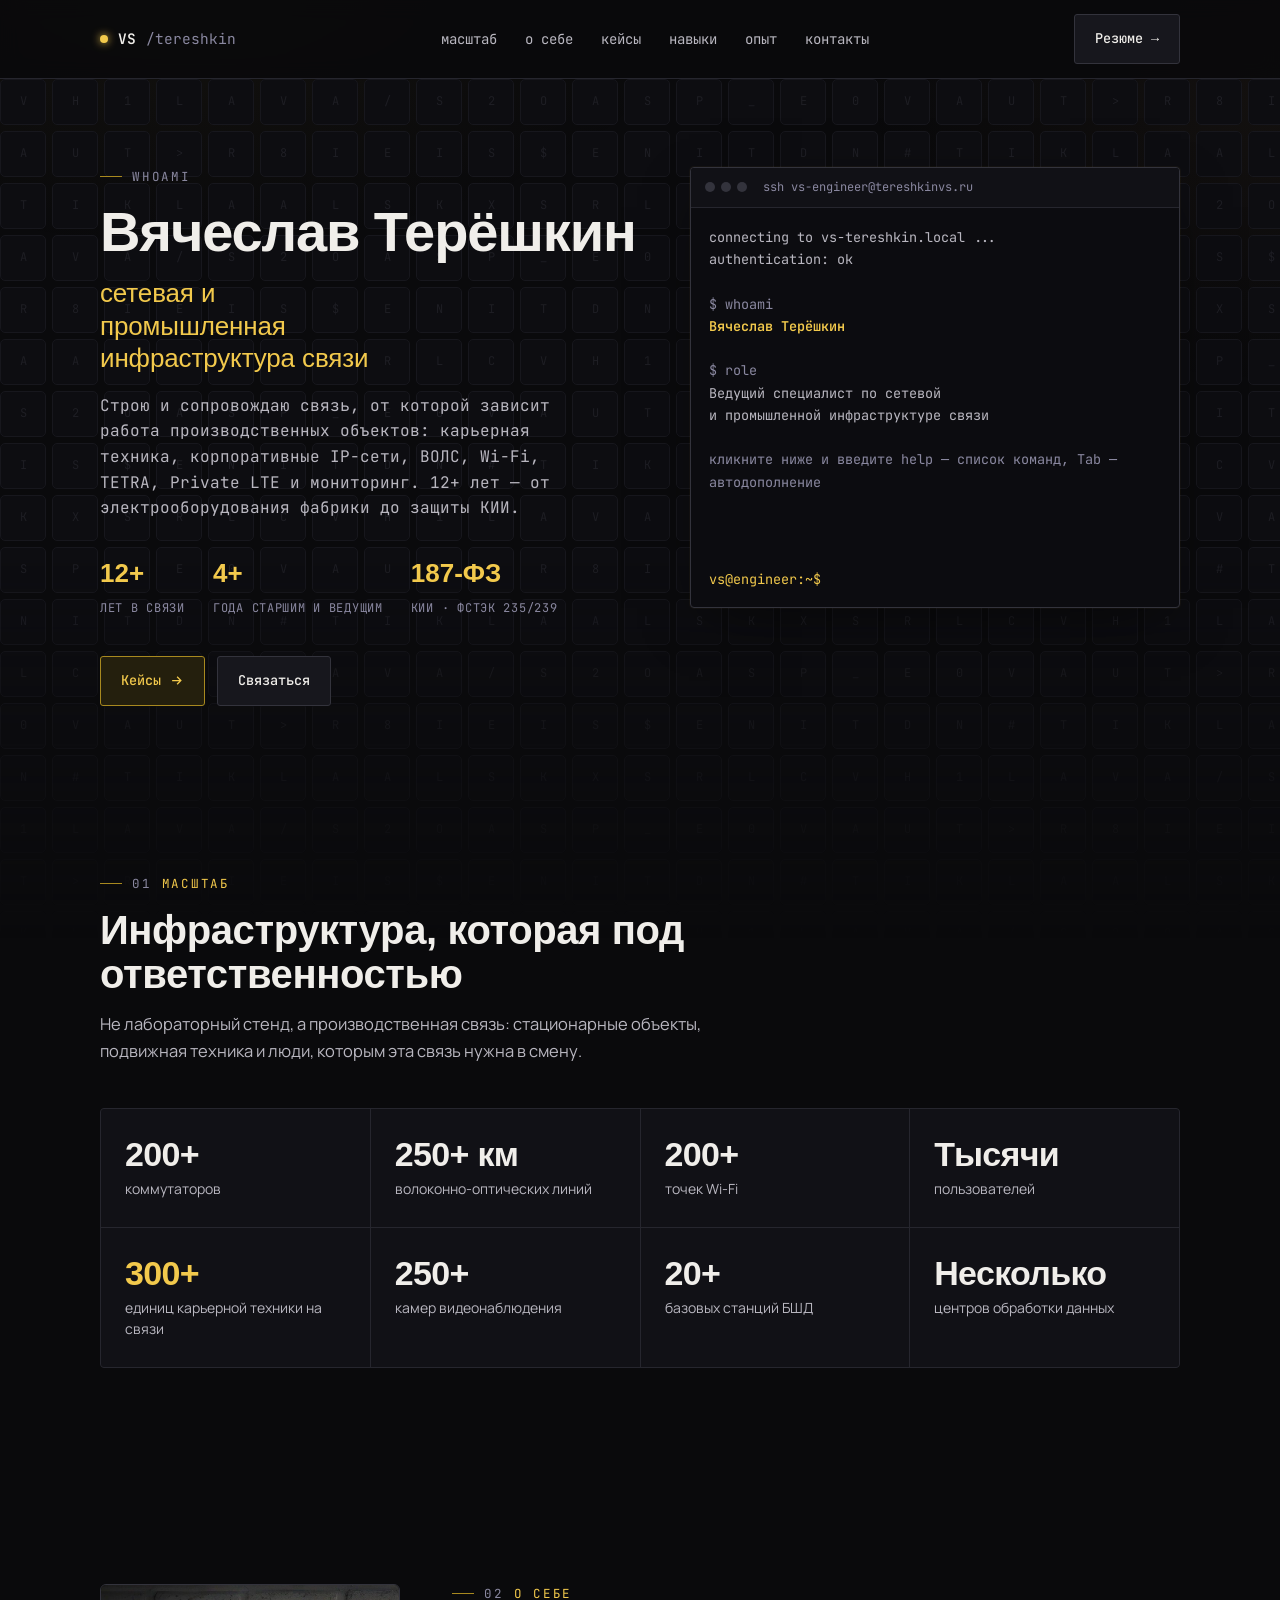
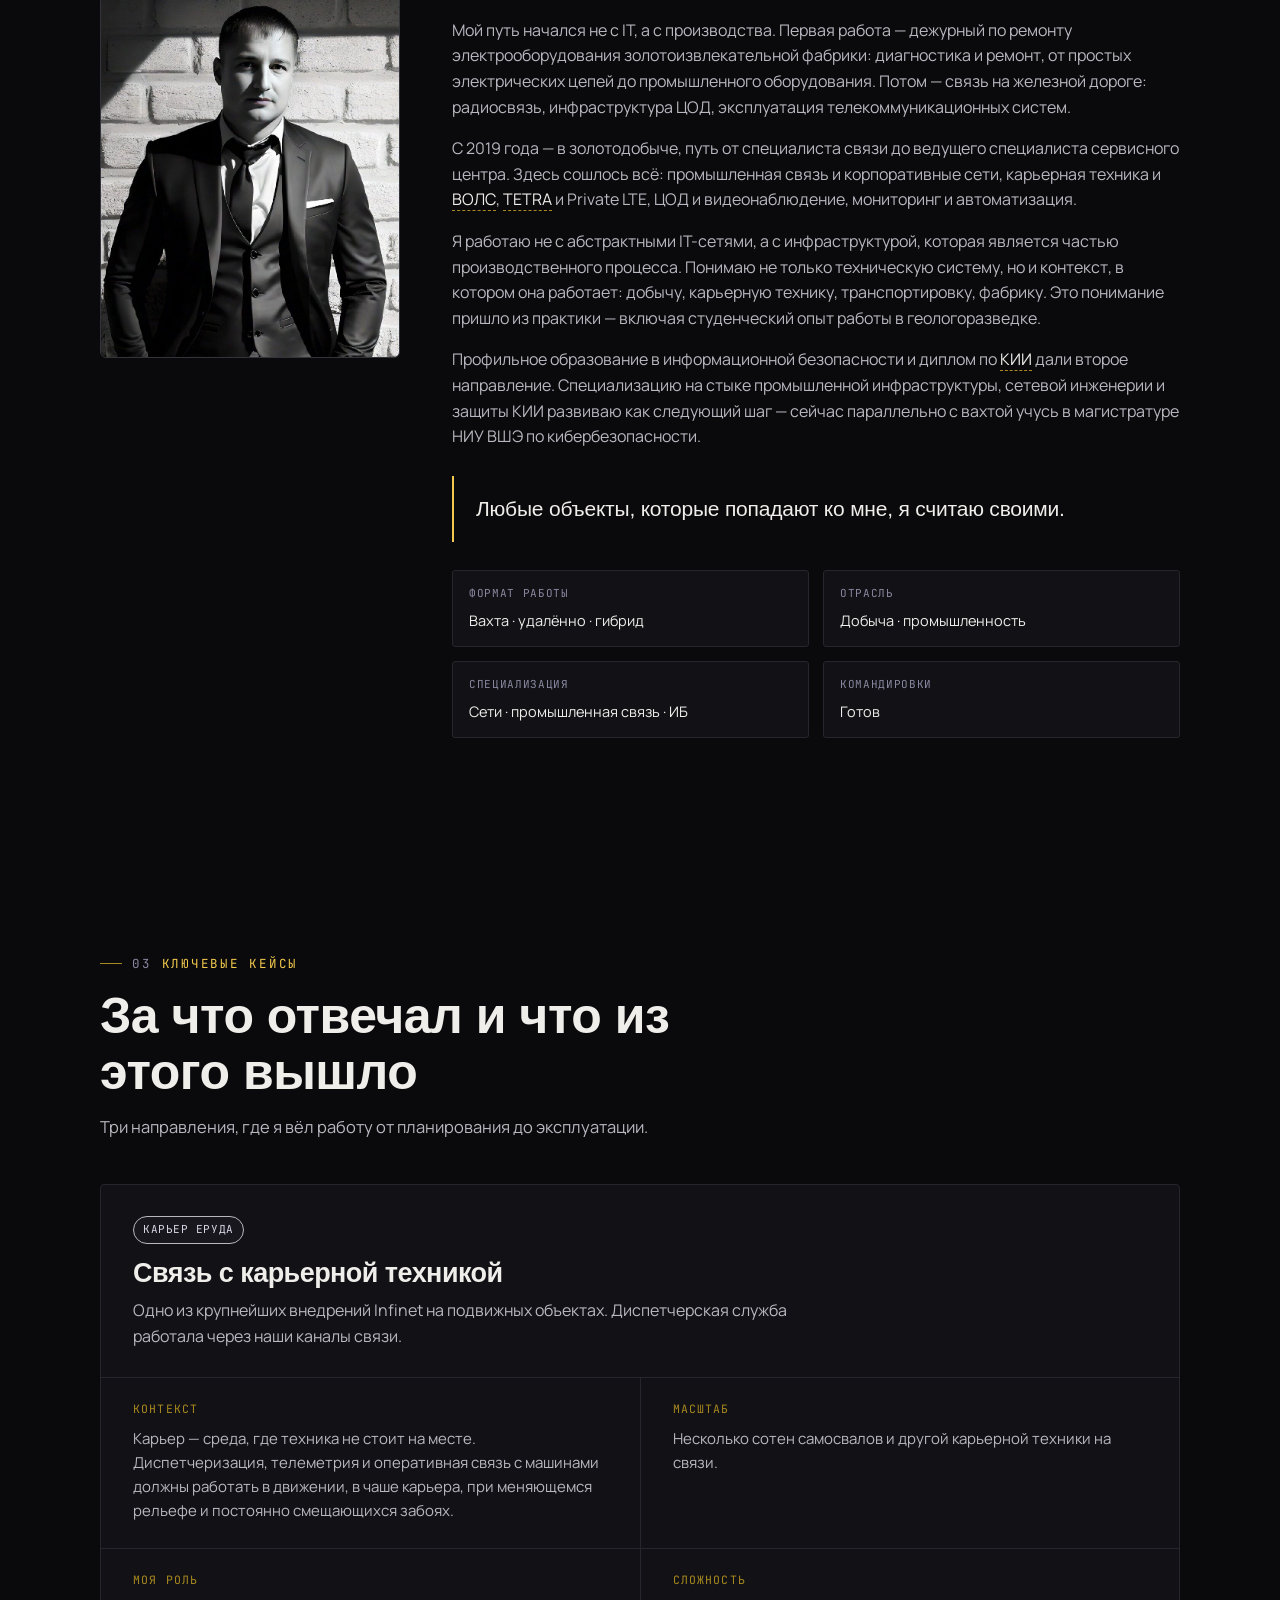
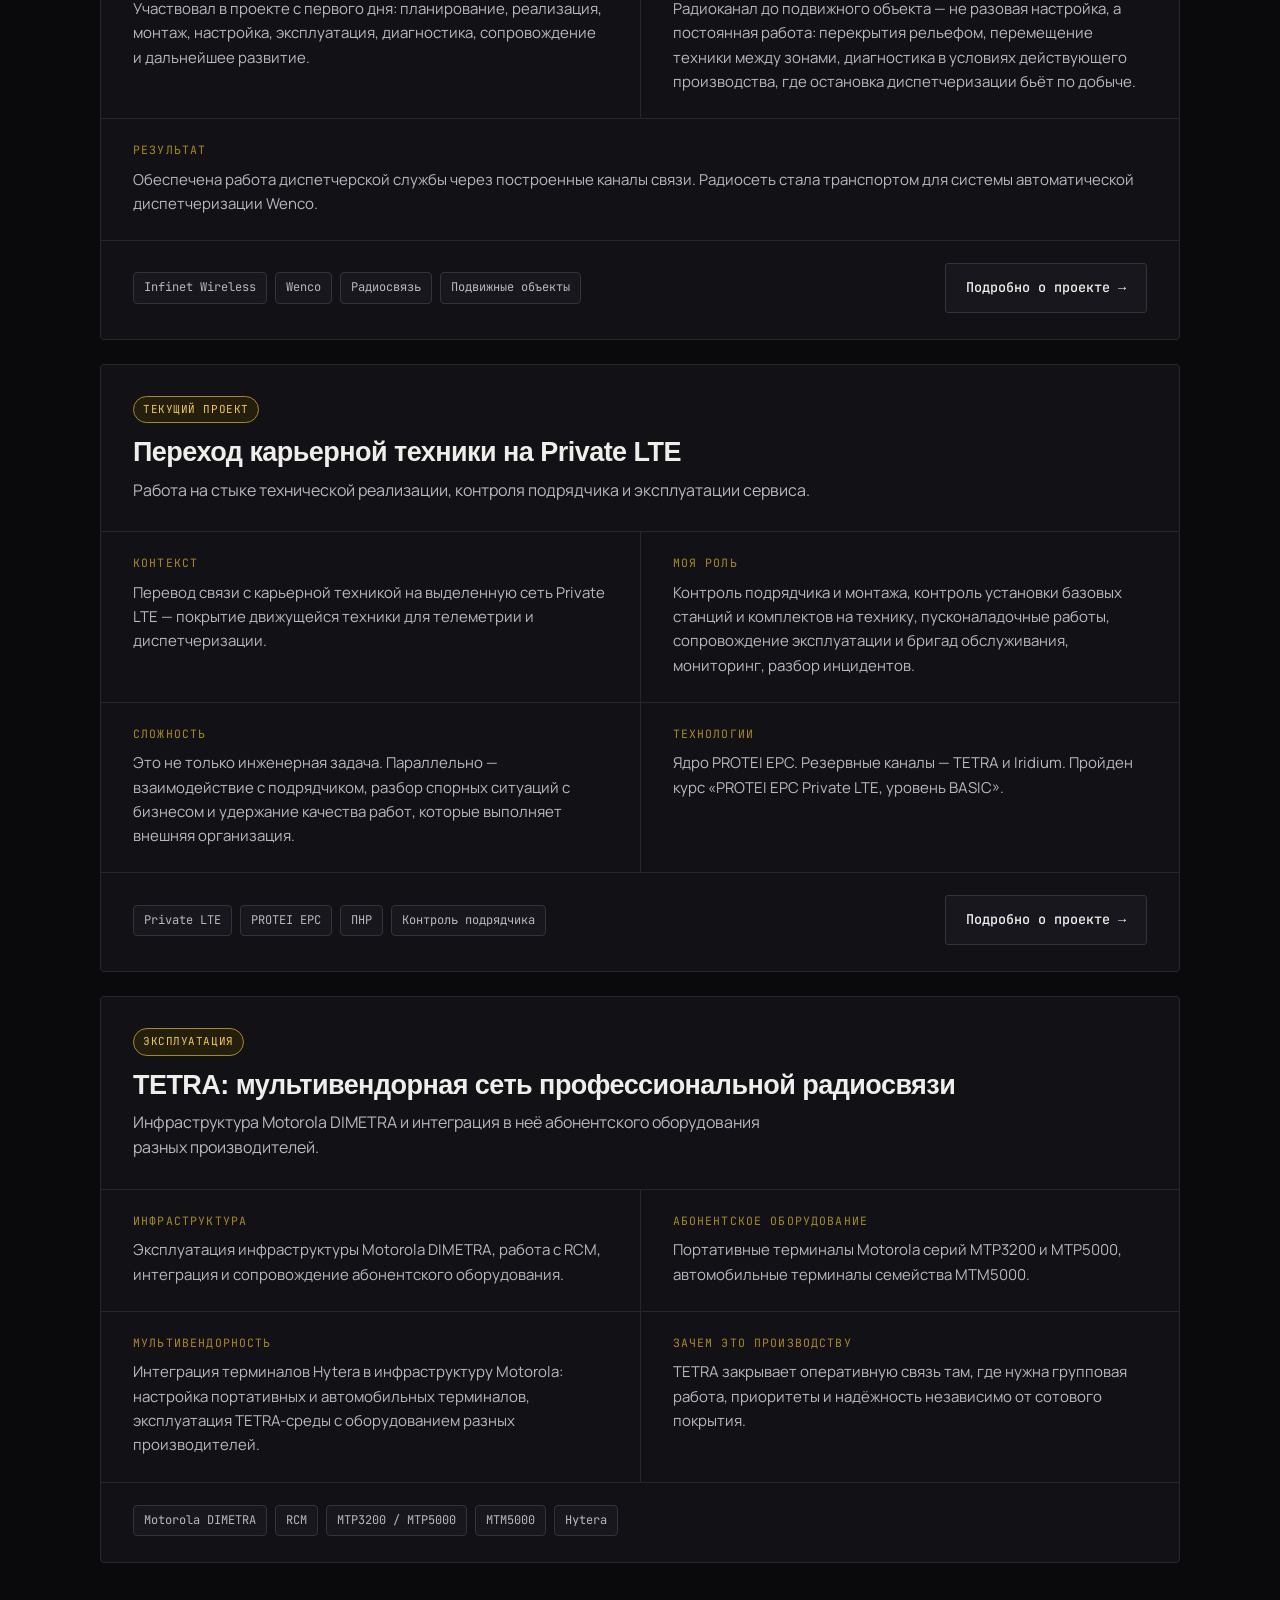
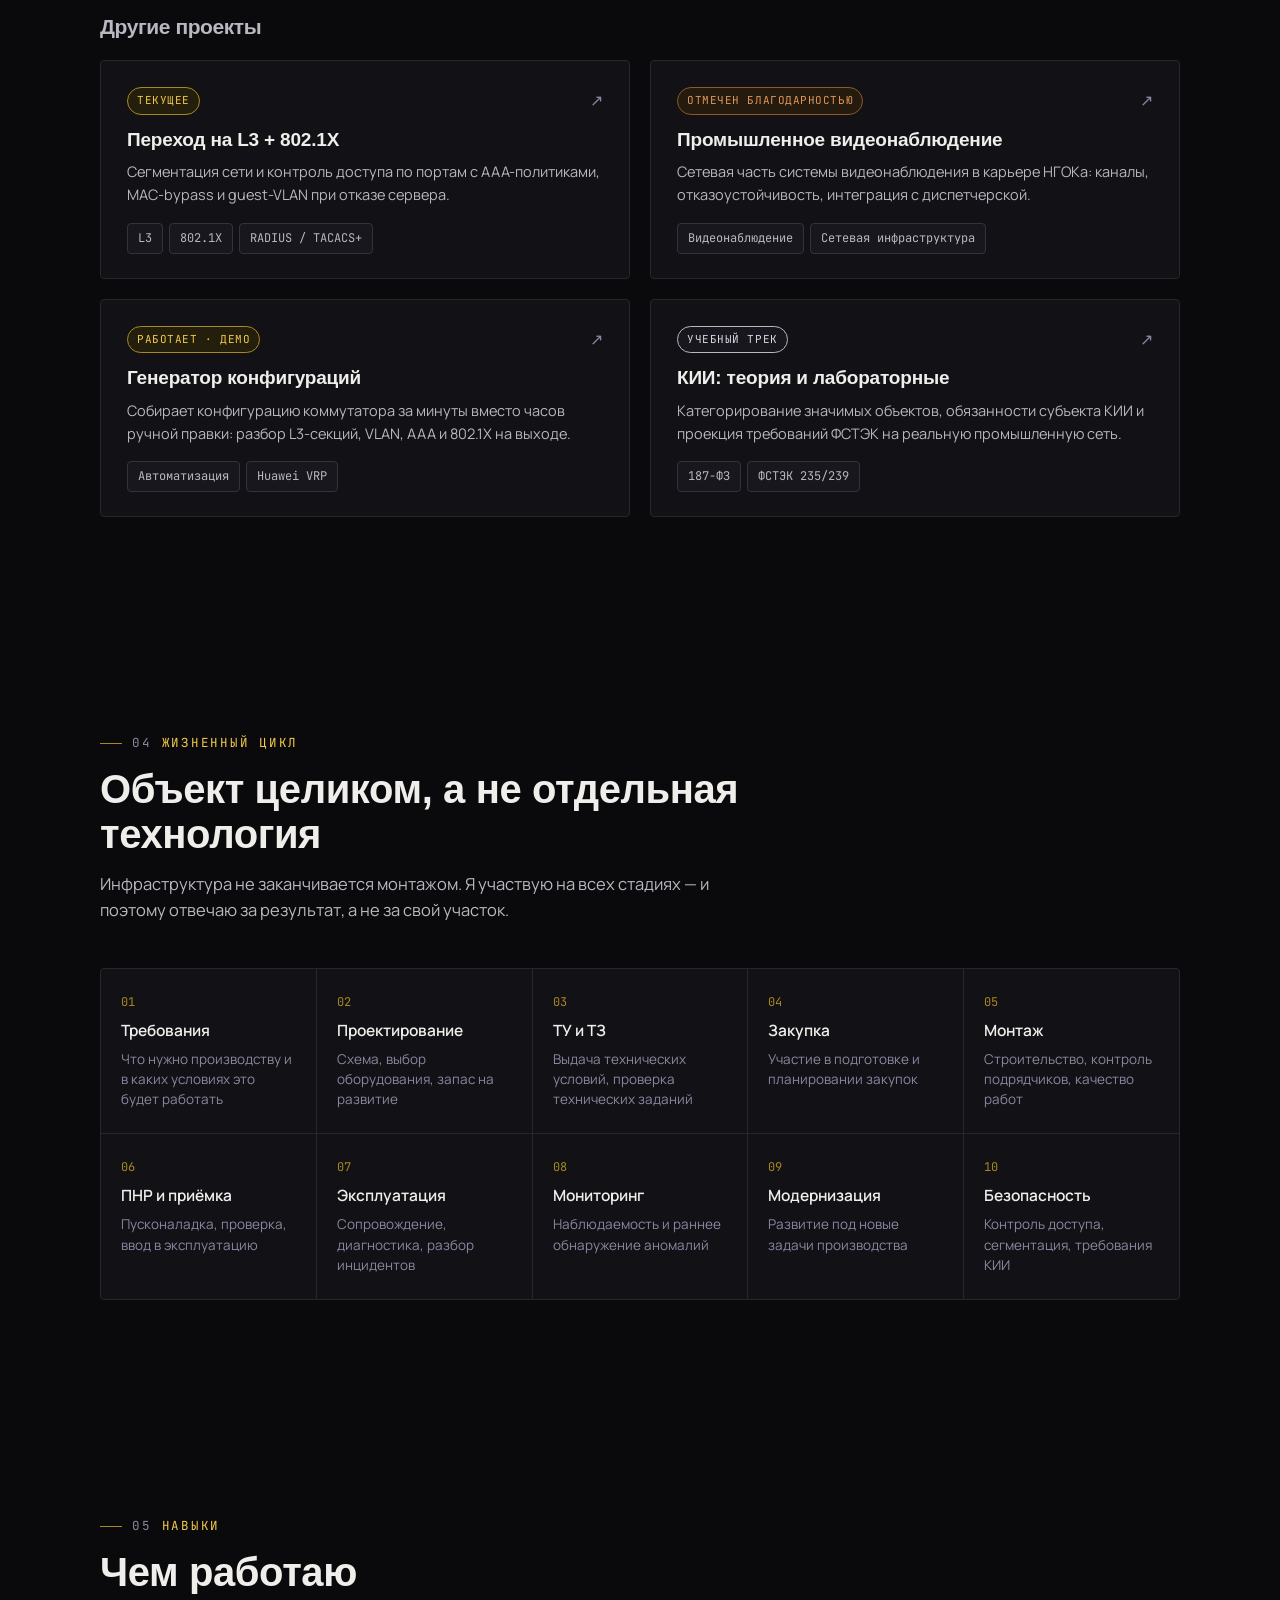
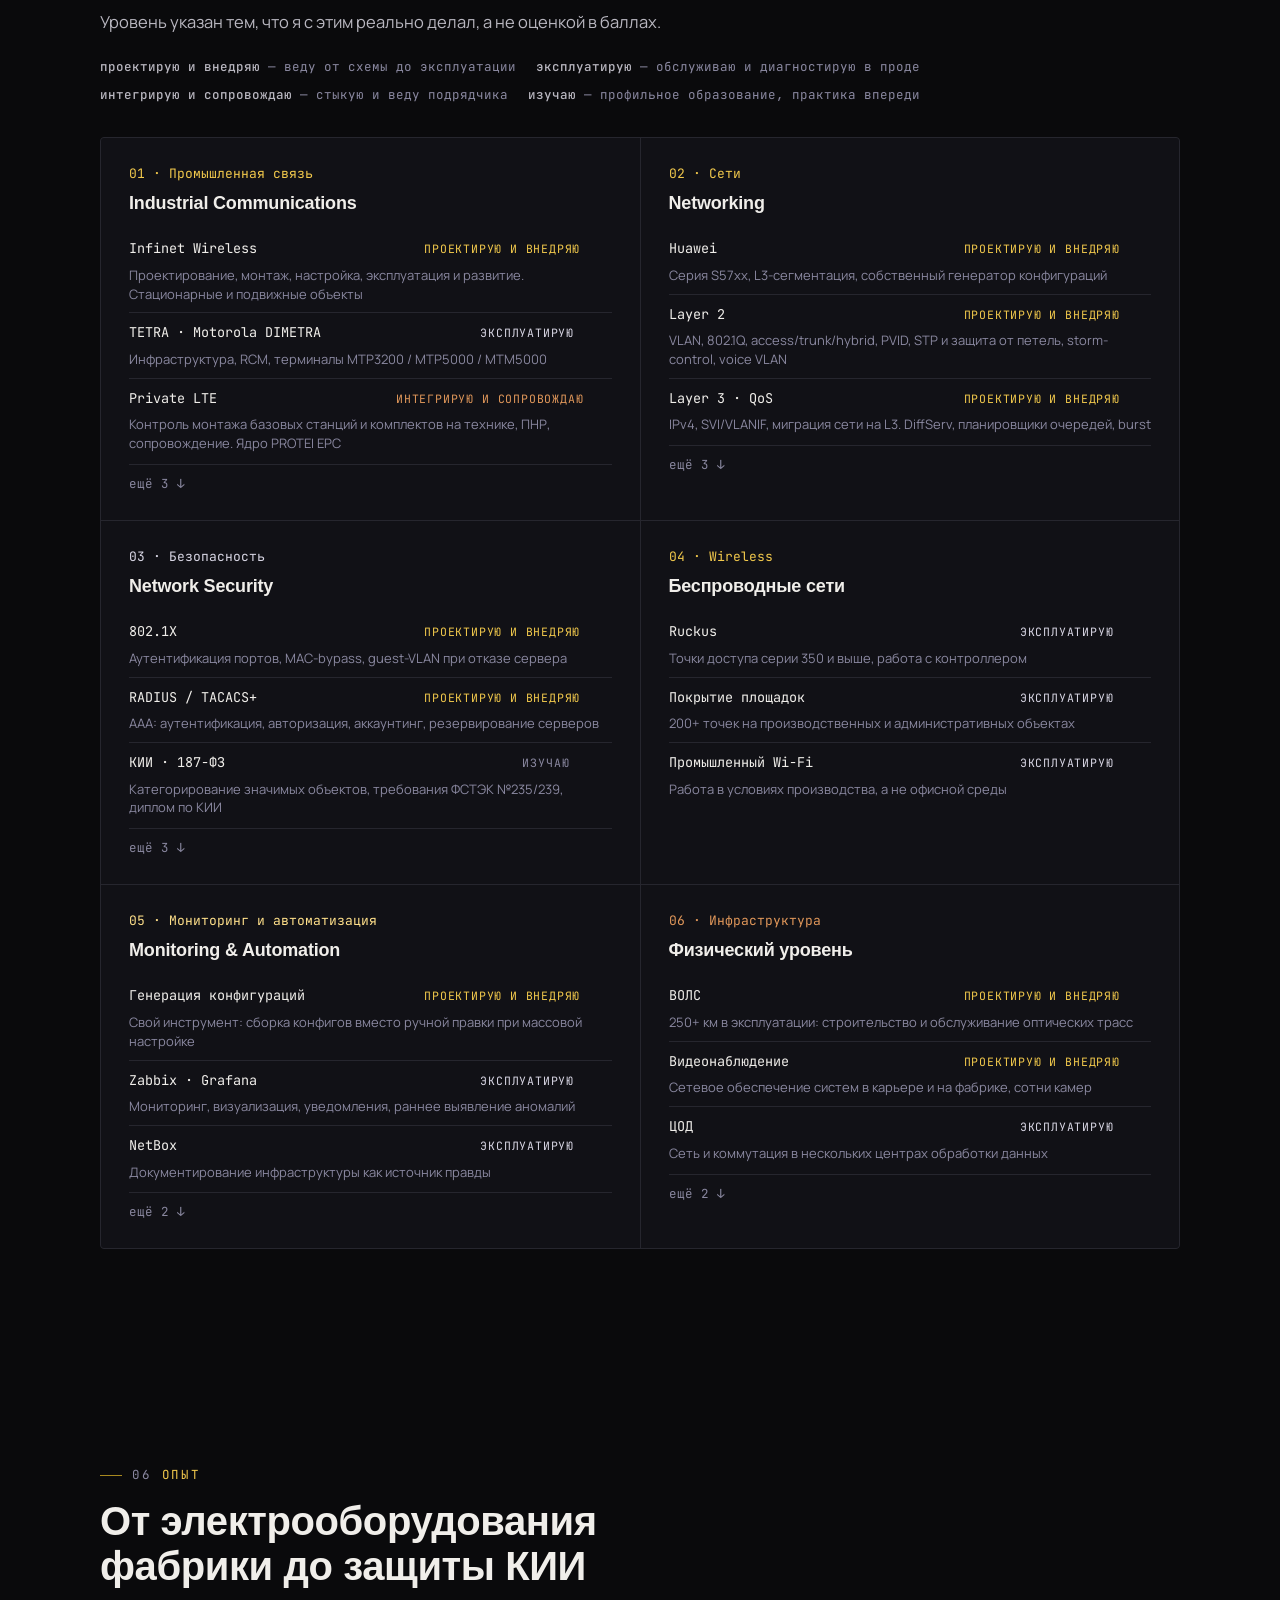
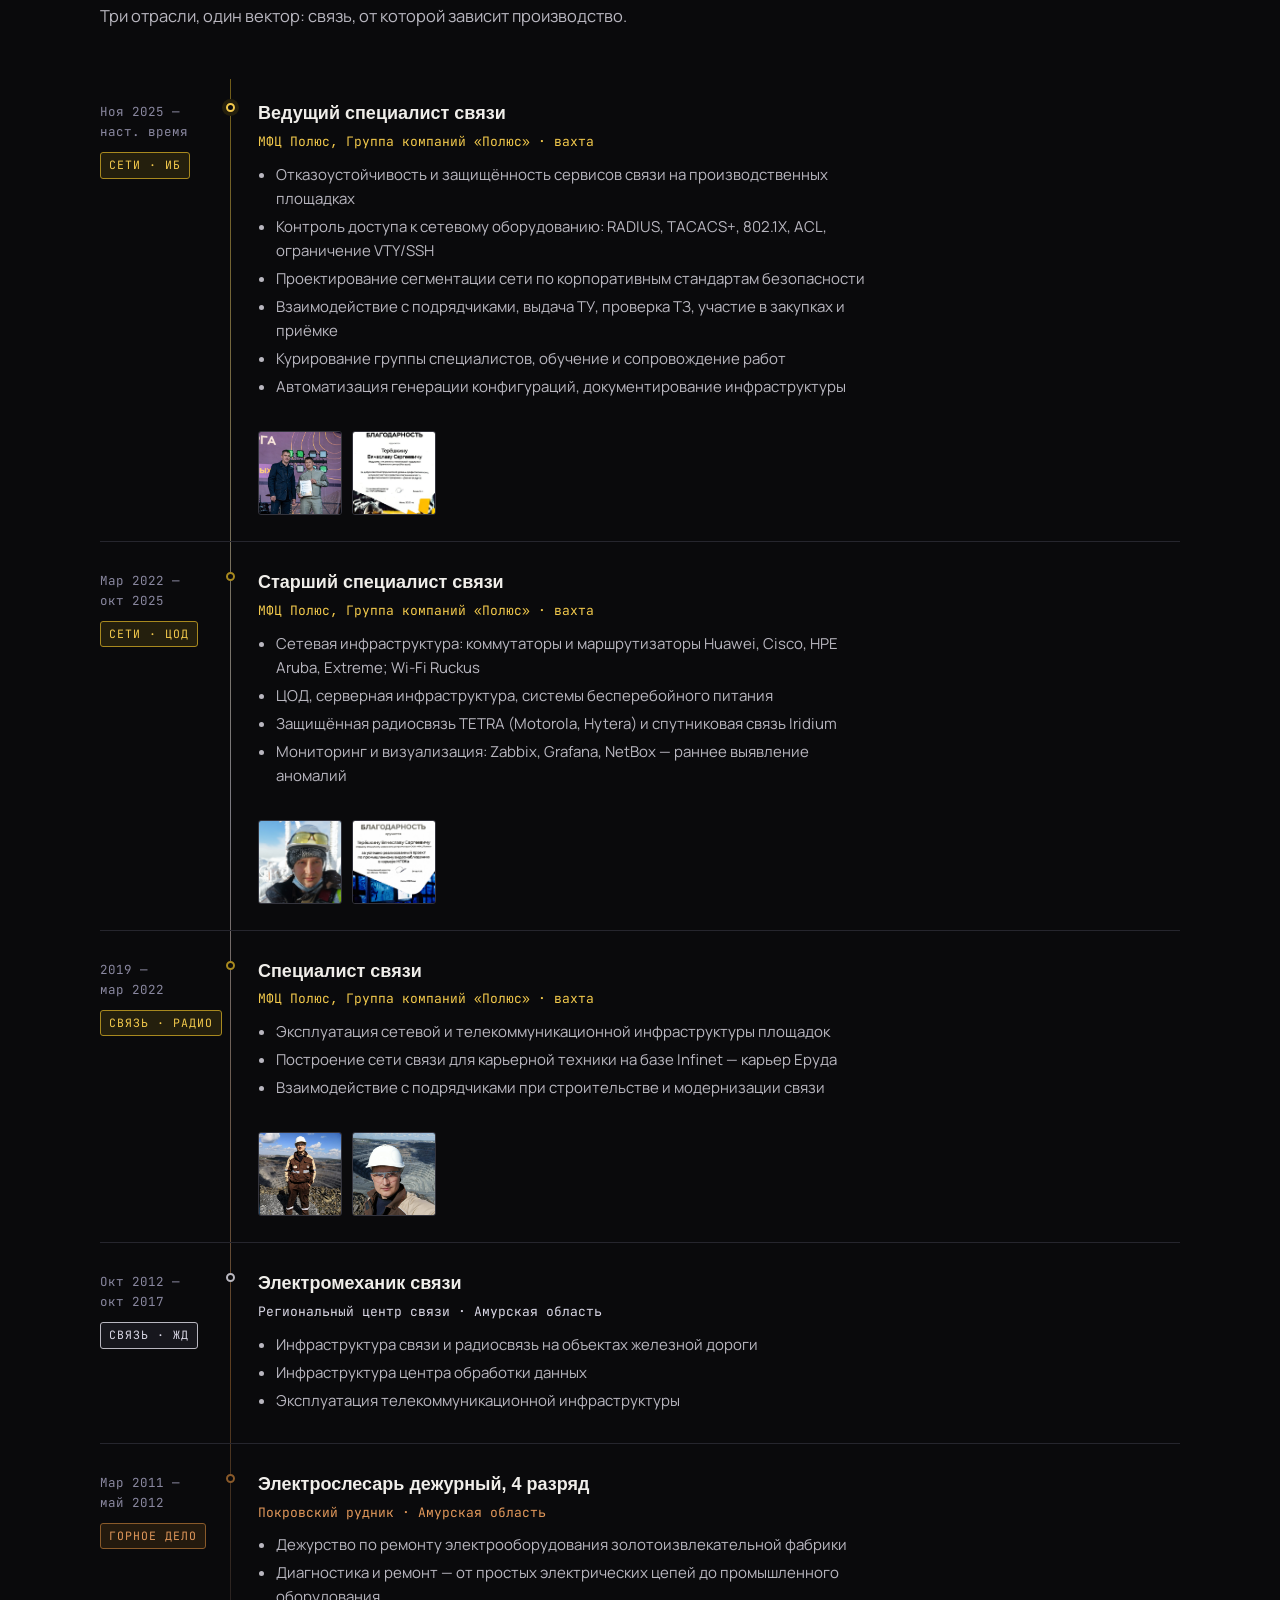
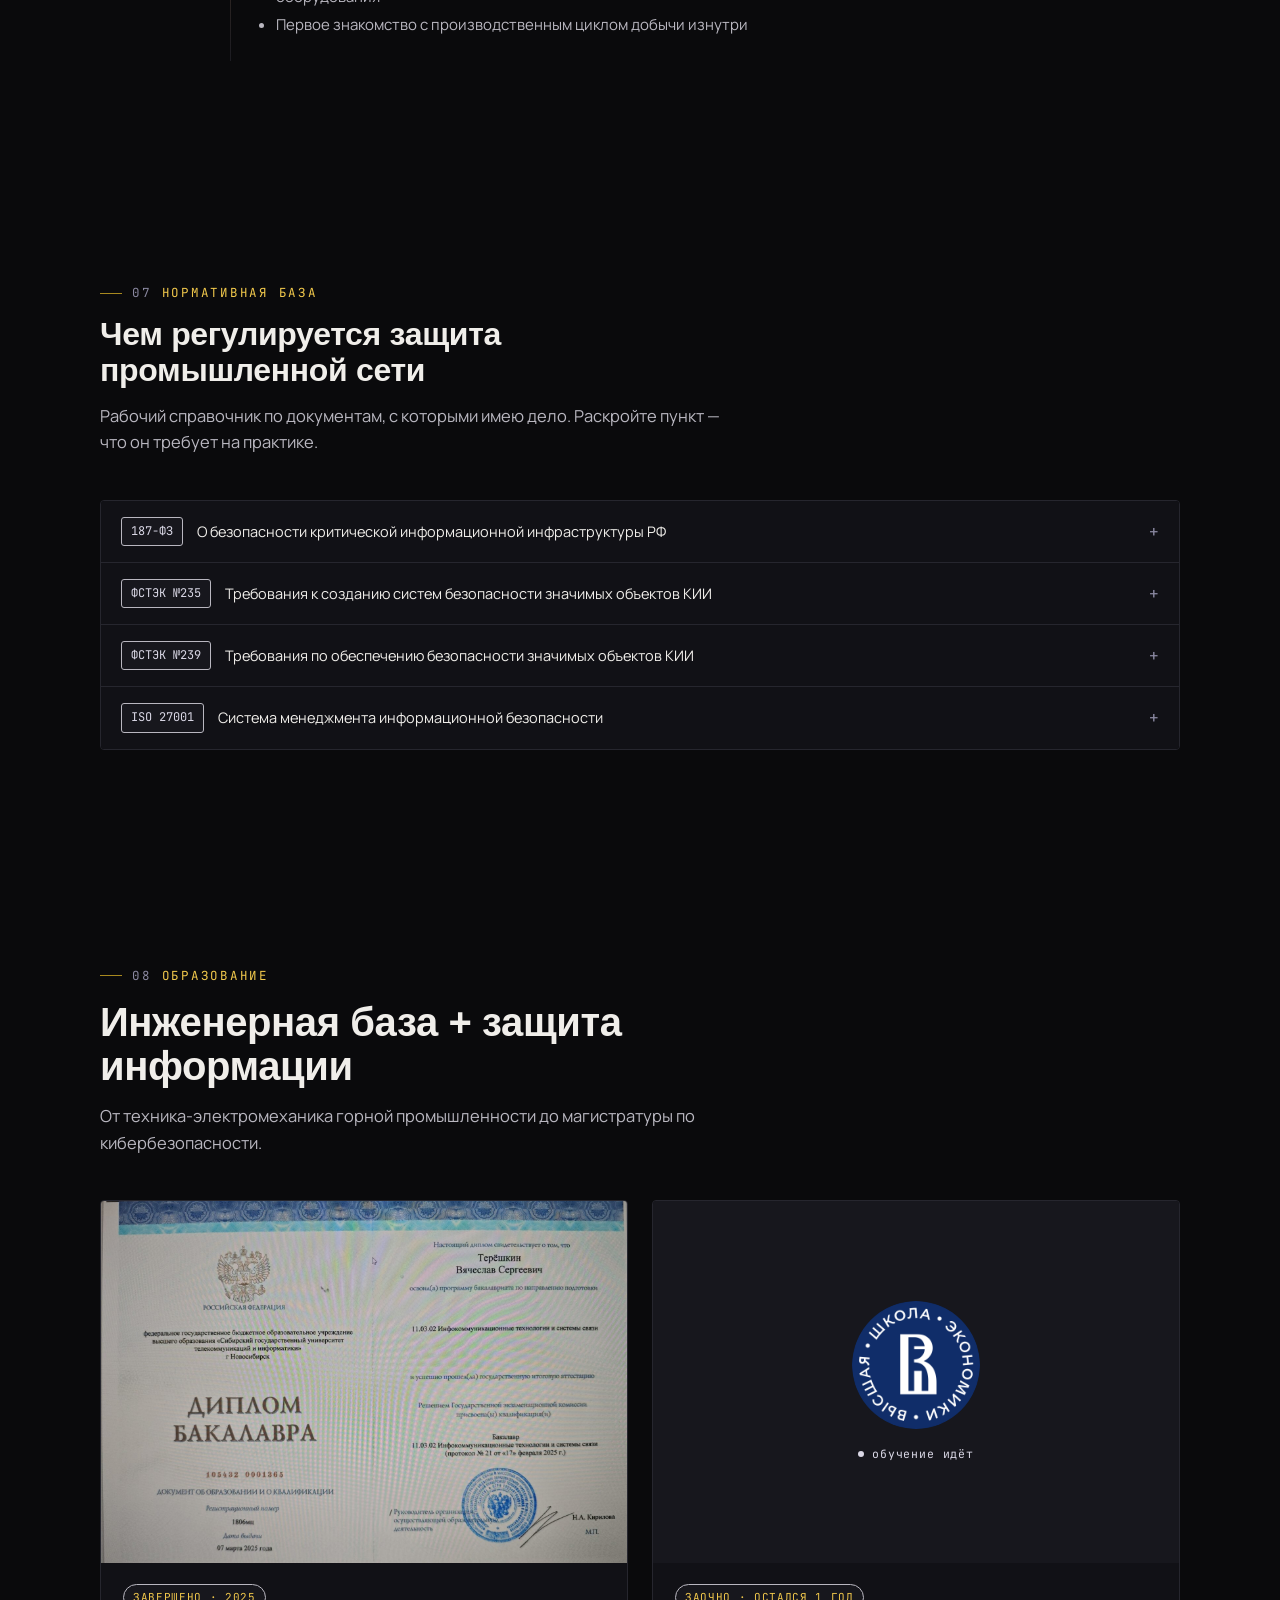
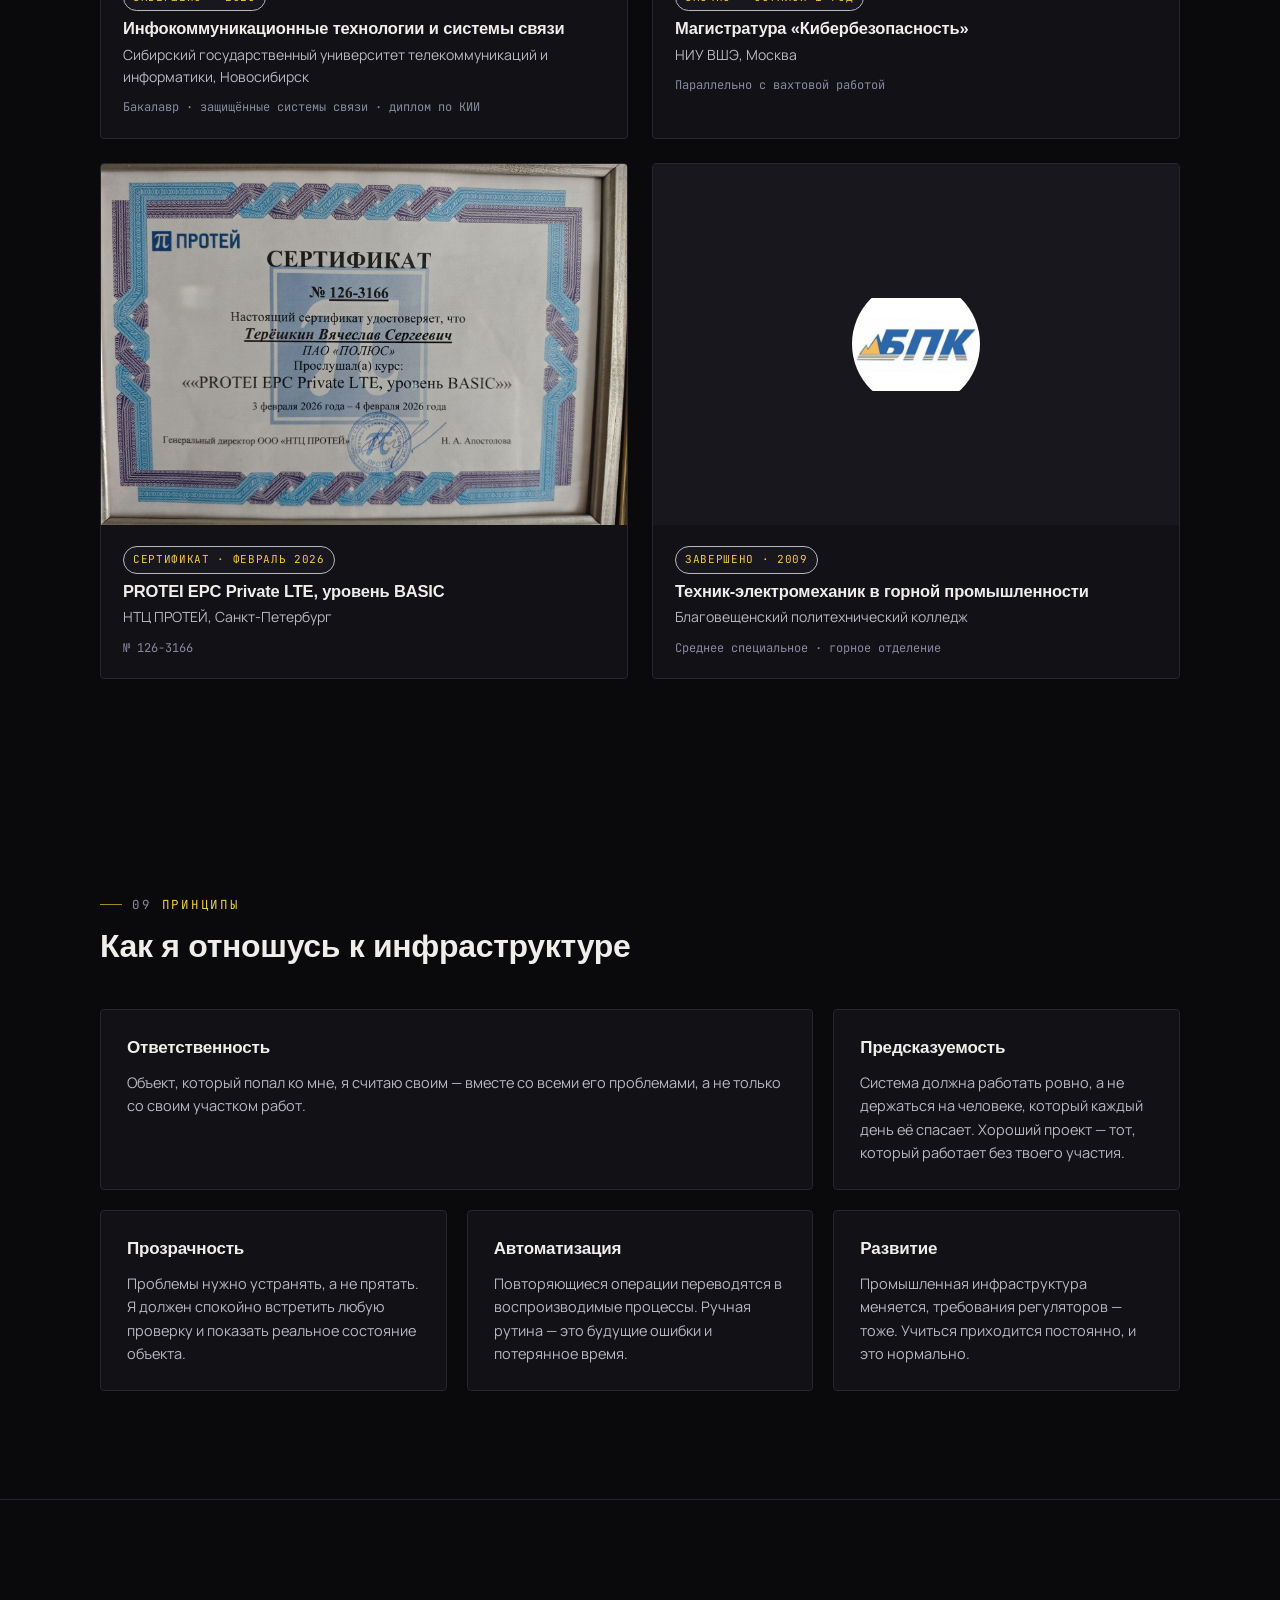
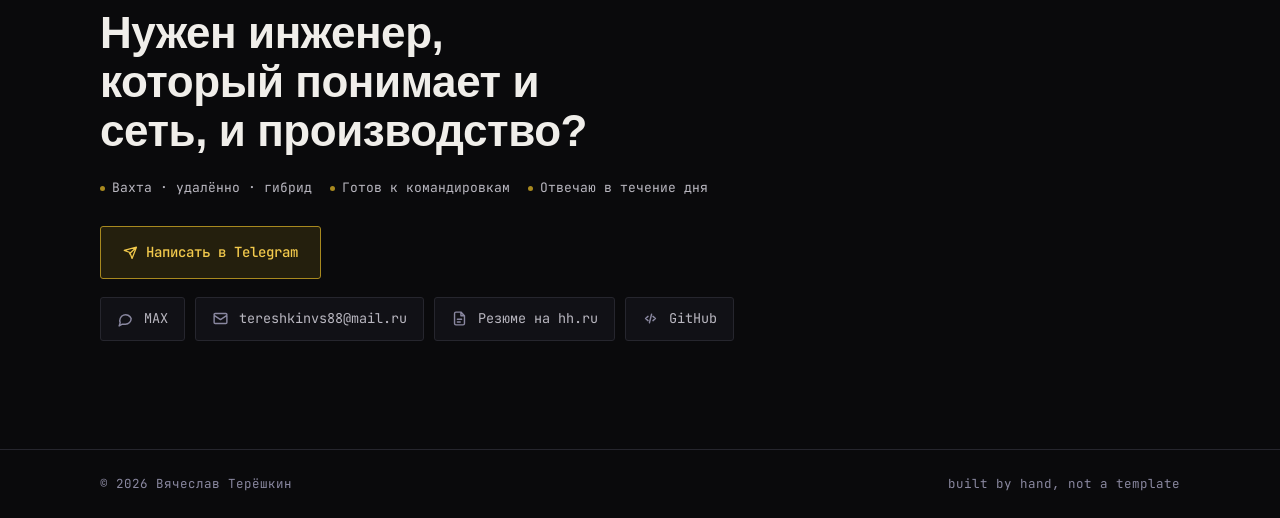
==== commit 1dbb2c4b: "Correct years to 12+, restore the hero key layer on desktop - Years in communications corrected from" ====
--- a/index.html
+++ b/index.html
@@ -13,12 +13,15 @@
 <meta property="og:title" content="Вячеслав Терёшкин — сетевая и промышленная инфраструктура связи">
 <meta property="og:description" content="Связь для производственных объектов: карьерная техника, Infinet, TETRA, Private LTE, корпоративные сети, ВОЛС, ЦОД, сетевая безопасность и мониторинг.">
 <meta property="og:url" content="https://tereshkinvs.ru/">
-<meta property="og:image" content="https://tereshkinvs.ru/assets/img/portrait-suit.jpg">
+<meta property="og:image" content="https://tereshkinvs.ru/assets/img/og-card.jpg">
+<meta property="og:image:width" content="1200">
+<meta property="og:image:height" content="630">
+<meta property="og:image:alt" content="Вячеслав Терёшкин — сетевая и промышленная инфраструктура связи">
 <meta property="og:locale" content="ru_RU">
 <meta name="twitter:card" content="summary_large_image">
 <meta name="twitter:title" content="Вячеслав Терёшкин — сетевая и промышленная инфраструктура связи">
 <meta name="twitter:description" content="Связь для производственных объектов: карьерная техника, Infinet, TETRA, Private LTE, корпоративные сети, ВОЛС, ЦОД и сетевая безопасность.">
-<meta name="twitter:image" content="https://tereshkinvs.ru/assets/img/portrait-suit.jpg">
+<meta name="twitter:image" content="https://tereshkinvs.ru/assets/img/og-card.jpg">
 
 <link rel="icon" type="image/svg+xml" href="assets/img/favicon.svg">
 <link rel="stylesheet" href="assets/css/style.css">
@@ -87,14 +90,17 @@
 
 <!-- ================= HERO ================= -->
 <section class="hero">
+  <!-- Слой клавиш подсвечивается за курсором. Собирается скриптом и только
+       на десктопе: на тач-устройстве курсора нет, а DOM вырос бы на ~600 узлов. -->
+  <div class="key-layer" id="keyLayer" aria-hidden="true"></div>
   <div class="wrap hero-grid">
     <div>
       <div class="eyebrow"><span class="idx">whoami</span></div>
       <h1>Вячеслав Терёшкин<span class="line2">сетевая и промышленная инфраструктура связи</span></h1>
-      <p class="role">Строю и сопровождаю связь, от которой зависит работа производственных объектов: карьерная техника, корпоративные IP-сети, ВОЛС, Wi-Fi, TETRA, Private LTE и мониторинг. 14+ лет — от электрооборудования фабрики до защиты КИИ.</p>
+      <p class="role">Строю и сопровождаю связь, от которой зависит работа производственных объектов: карьерная техника, корпоративные IP-сети, ВОЛС, Wi-Fi, TETRA, Private LTE и мониторинг. 12+ лет — от электрооборудования фабрики до защиты КИИ.</p>
 
       <div class="stats">
-        <div class="stat"><b data-count="14" data-suffix="+">0</b><span>лет в связи</span></div>
+        <div class="stat"><b data-count="12" data-suffix="+">0</b><span>лет в связи</span></div>
         <div class="stat"><b data-count="4" data-suffix="+">0</b><span>года старшим и ведущим</span></div>
         <div class="stat"><b>187-ФЗ</b><span>КИИ · ФСТЭК 235/239</span></div>
       </div>
--- a/assets/css/style.css
+++ b/assets/css/style.css
@@ -532,7 +532,29 @@
 .btn svg { width: 15px; height: 15px; flex-shrink: 0; }
 
 /* ---------- Hero / Terminal ---------- */
-.hero { padding-top: clamp(48px, 8vw, 88px); padding-bottom: clamp(40px, 6vw, 60px); }
+.hero { padding-top: clamp(48px, 8vw, 88px); padding-bottom: clamp(40px, 6vw, 60px); position: relative; }
+
+/* Слой клавиш за героем: подсветка идёт за курсором.
+   Скрыт на тач-устройствах и при reduced-motion — там он бессмыслен. */
+.key-layer {
+  position: absolute; top: 0; left: 0; right: 0; height: 860px;
+  overflow: hidden; pointer-events: none; z-index: 0;
+  mask-image: linear-gradient(180deg, #000 0%, #000 55%, transparent 100%);
+  -webkit-mask-image: linear-gradient(180deg, #000 0%, #000 55%, transparent 100%);
+}
+.key-layer .key {
+  position: absolute; width: 46px; height: 46px;
+  display: flex; align-items: center; justify-content: center;
+  border: 1px solid #17171d; border-radius: 5px;
+  background: #0d0d11; color: #1e1e24;
+  font-family: var(--font-mono); font-size: 12px;
+  opacity: 0; transform: scale(0.86);
+  transition: opacity 0.5s ease, transform 0.5s ease,
+              background-color 0.35s ease, color 0.35s ease, border-color 0.35s ease;
+}
+.key-layer .key.in { opacity: 1; transform: scale(1); }
+@media (max-width: 860px), (pointer: coarse) { .key-layer { display: none; } }
+@media (prefers-reduced-motion: reduce) { .key-layer { display: none; } }
 .hero-grid { display: grid; grid-template-columns: 1.05fr 0.95fr; gap: 48px; align-items: start; }
 @media (max-width: 900px) { .hero-grid { grid-template-columns: 1fr; } }
 
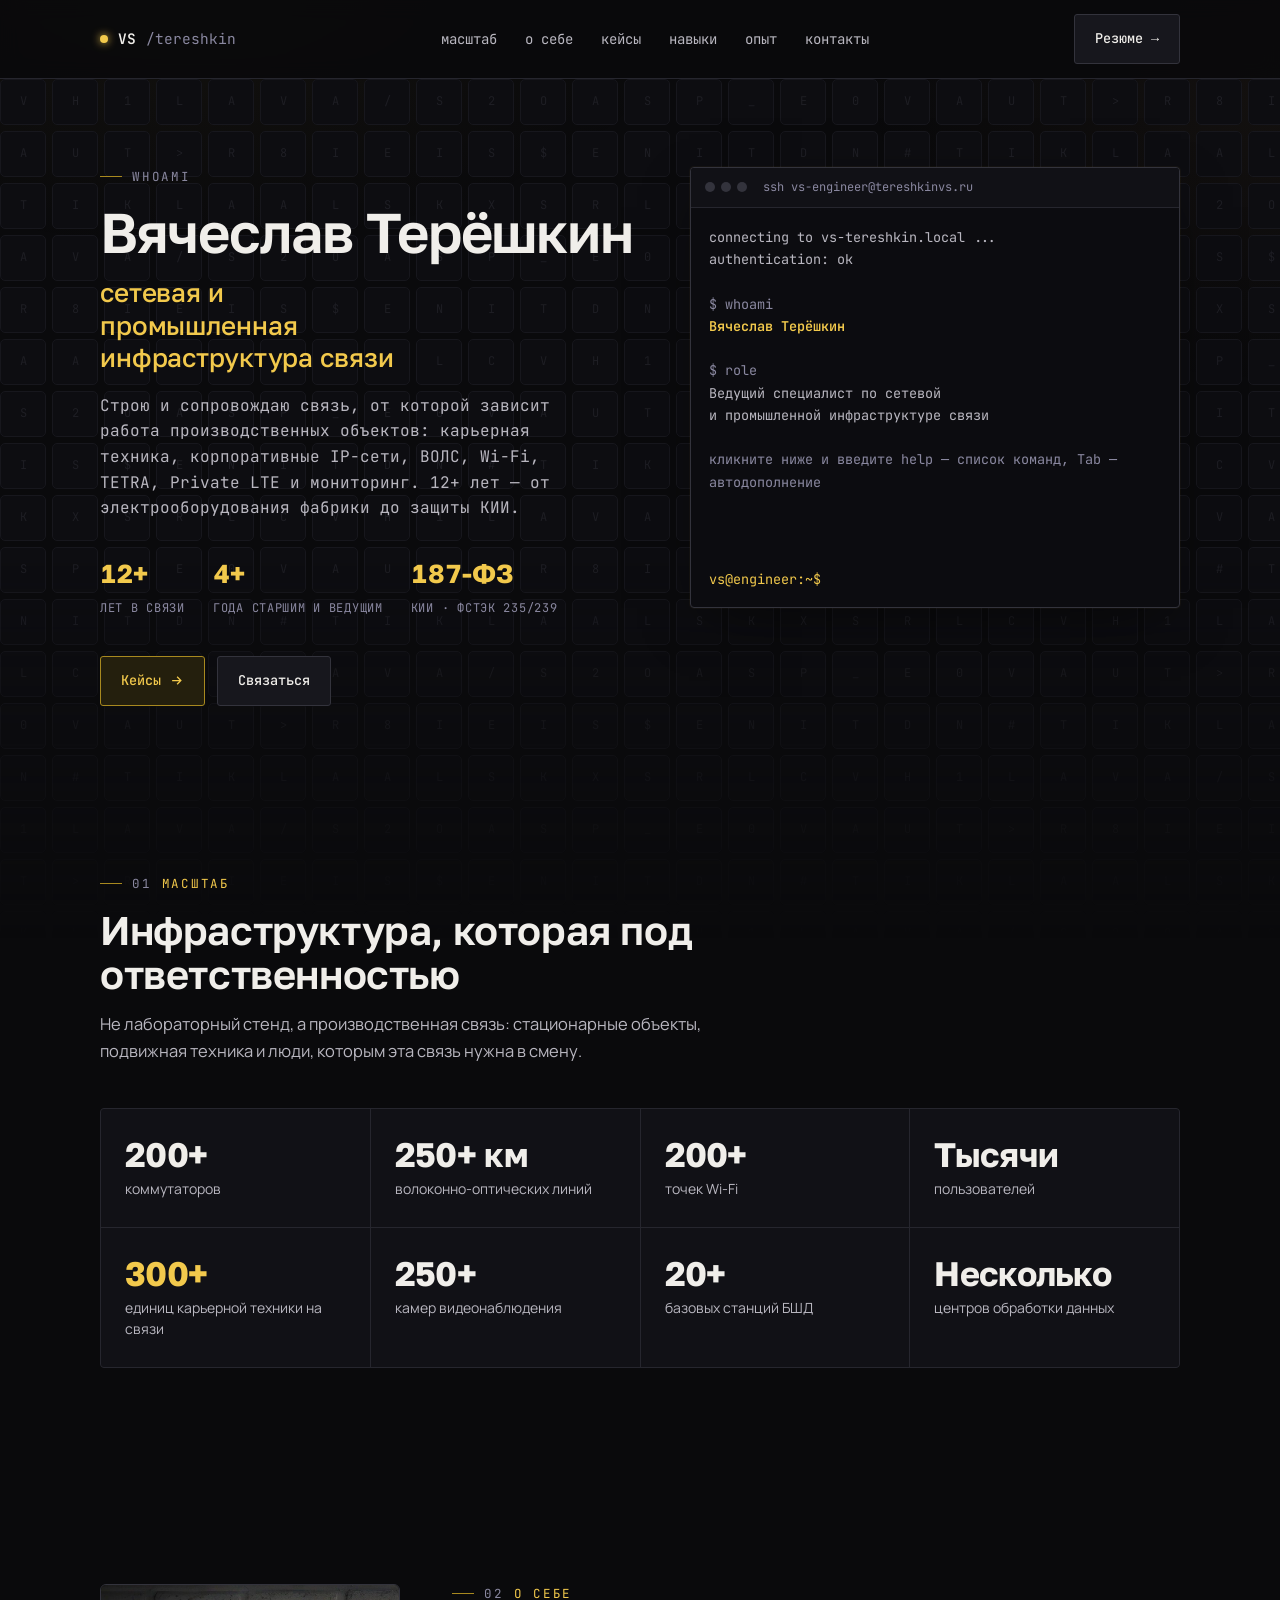
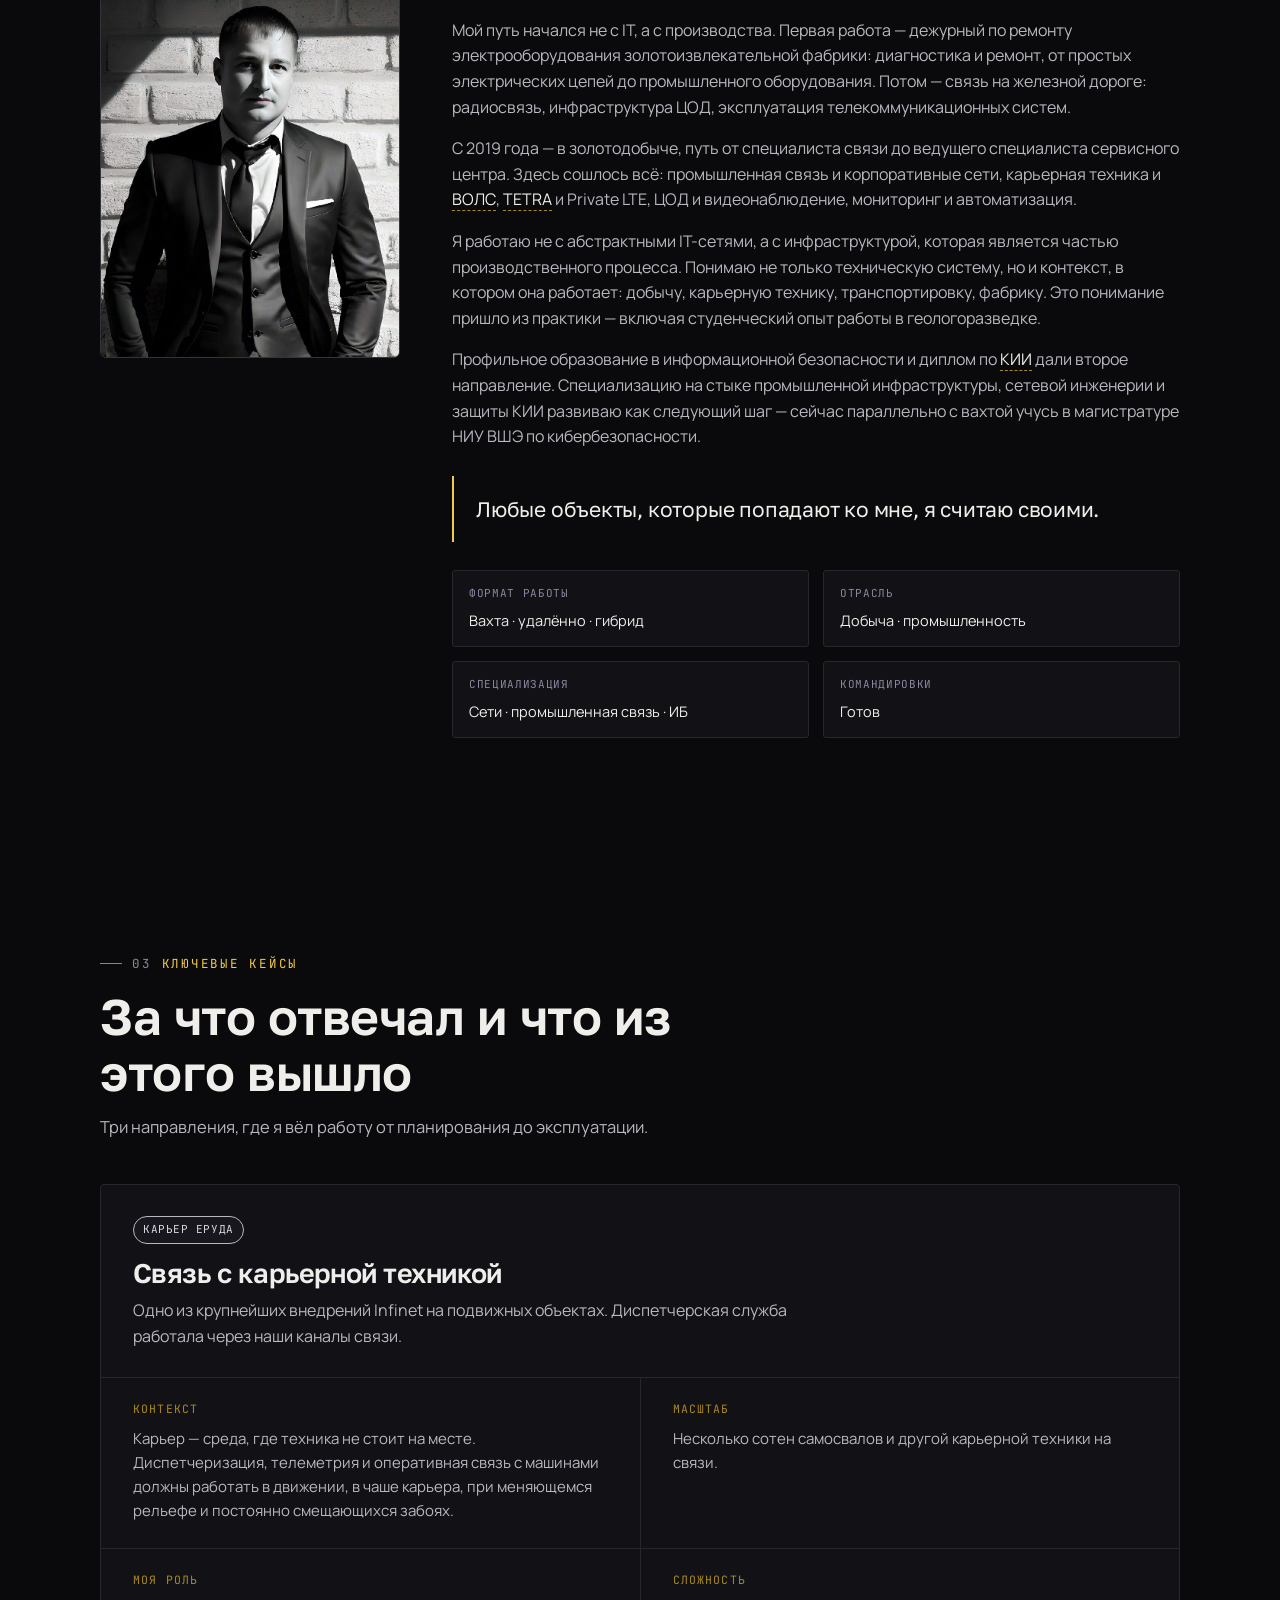
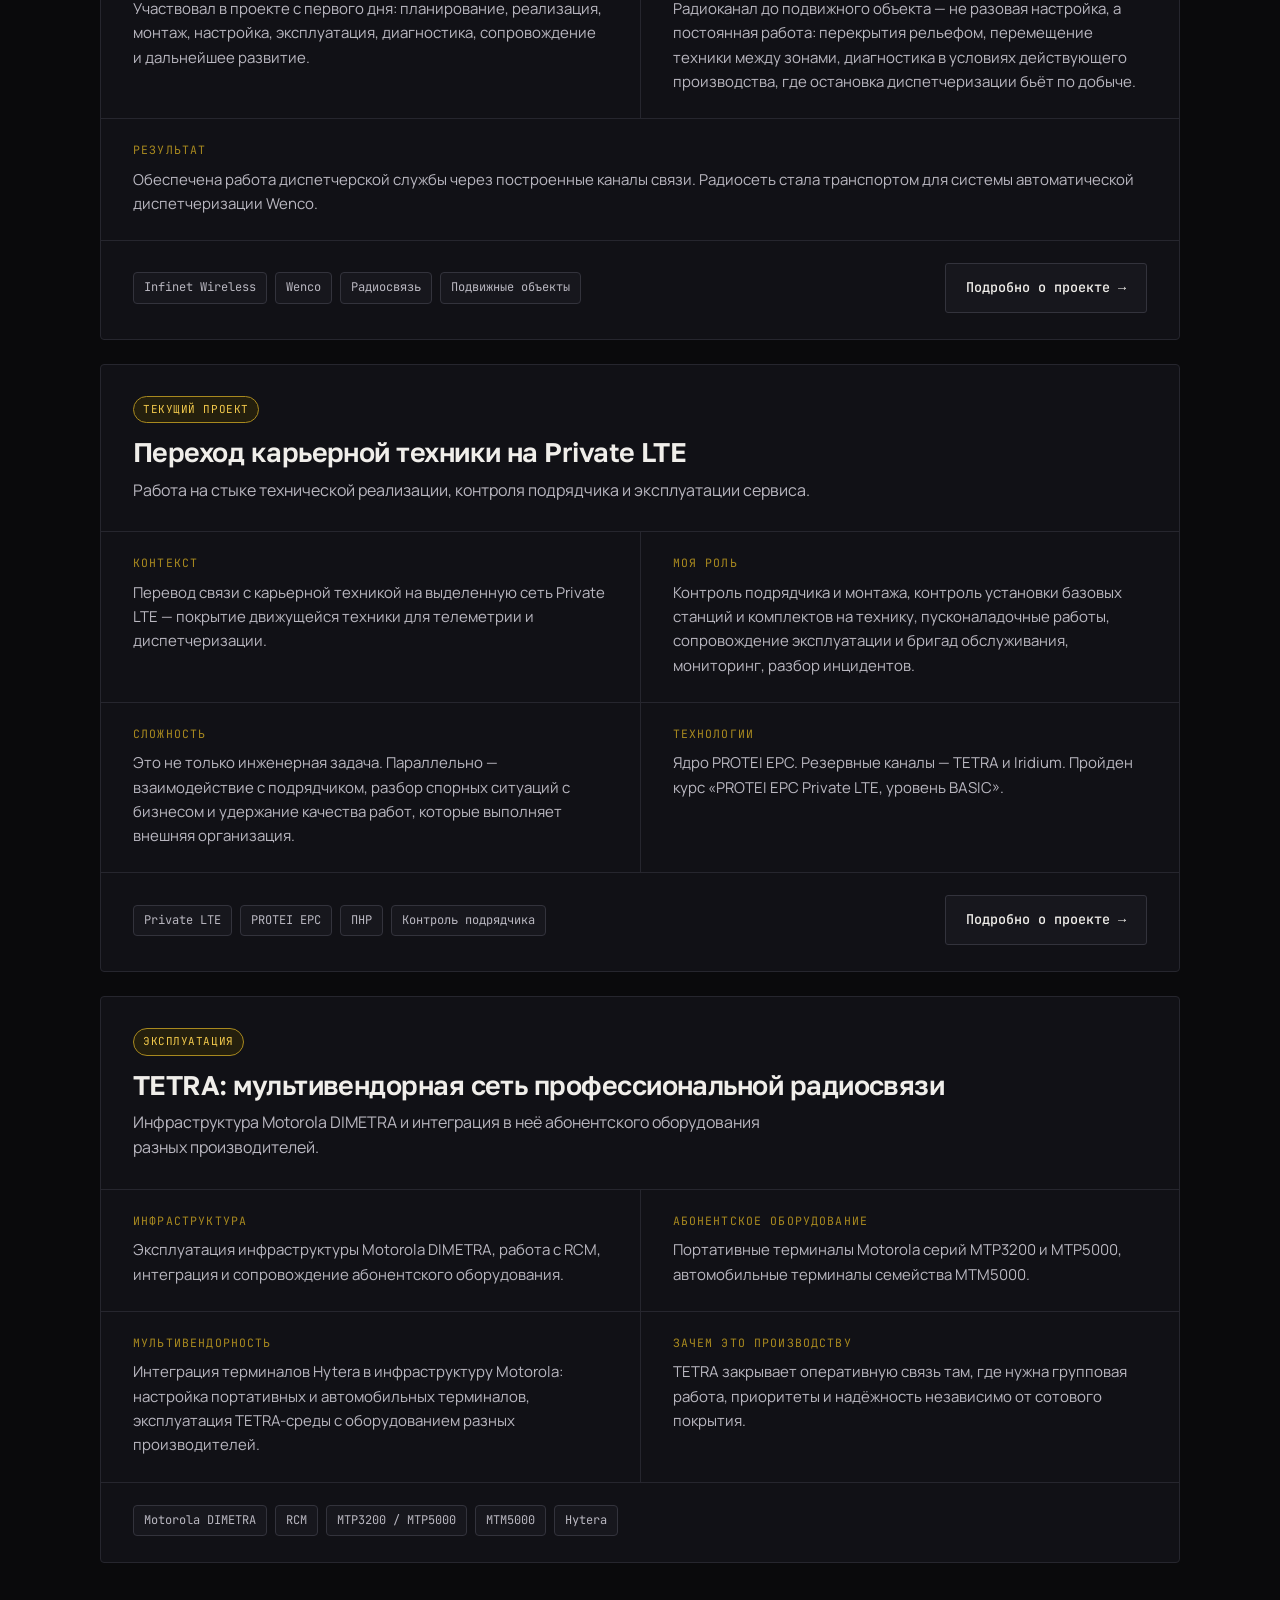
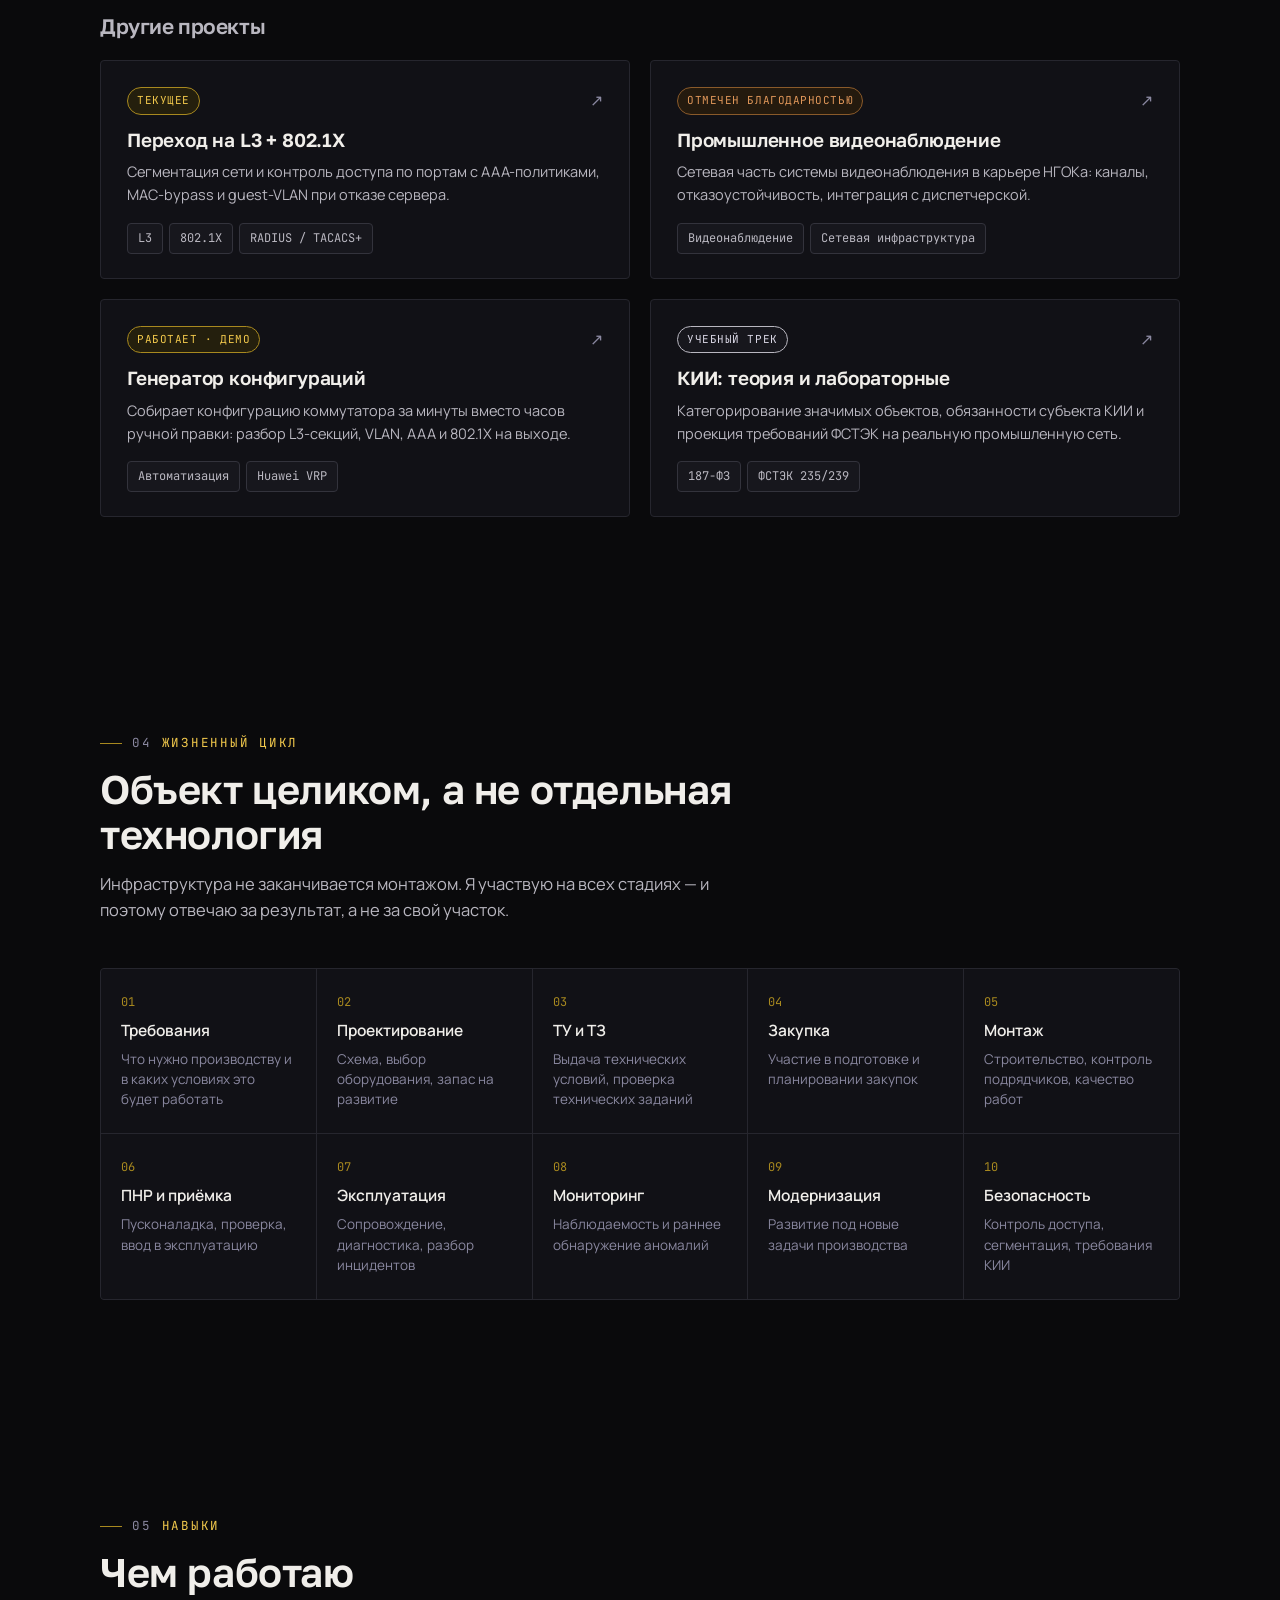
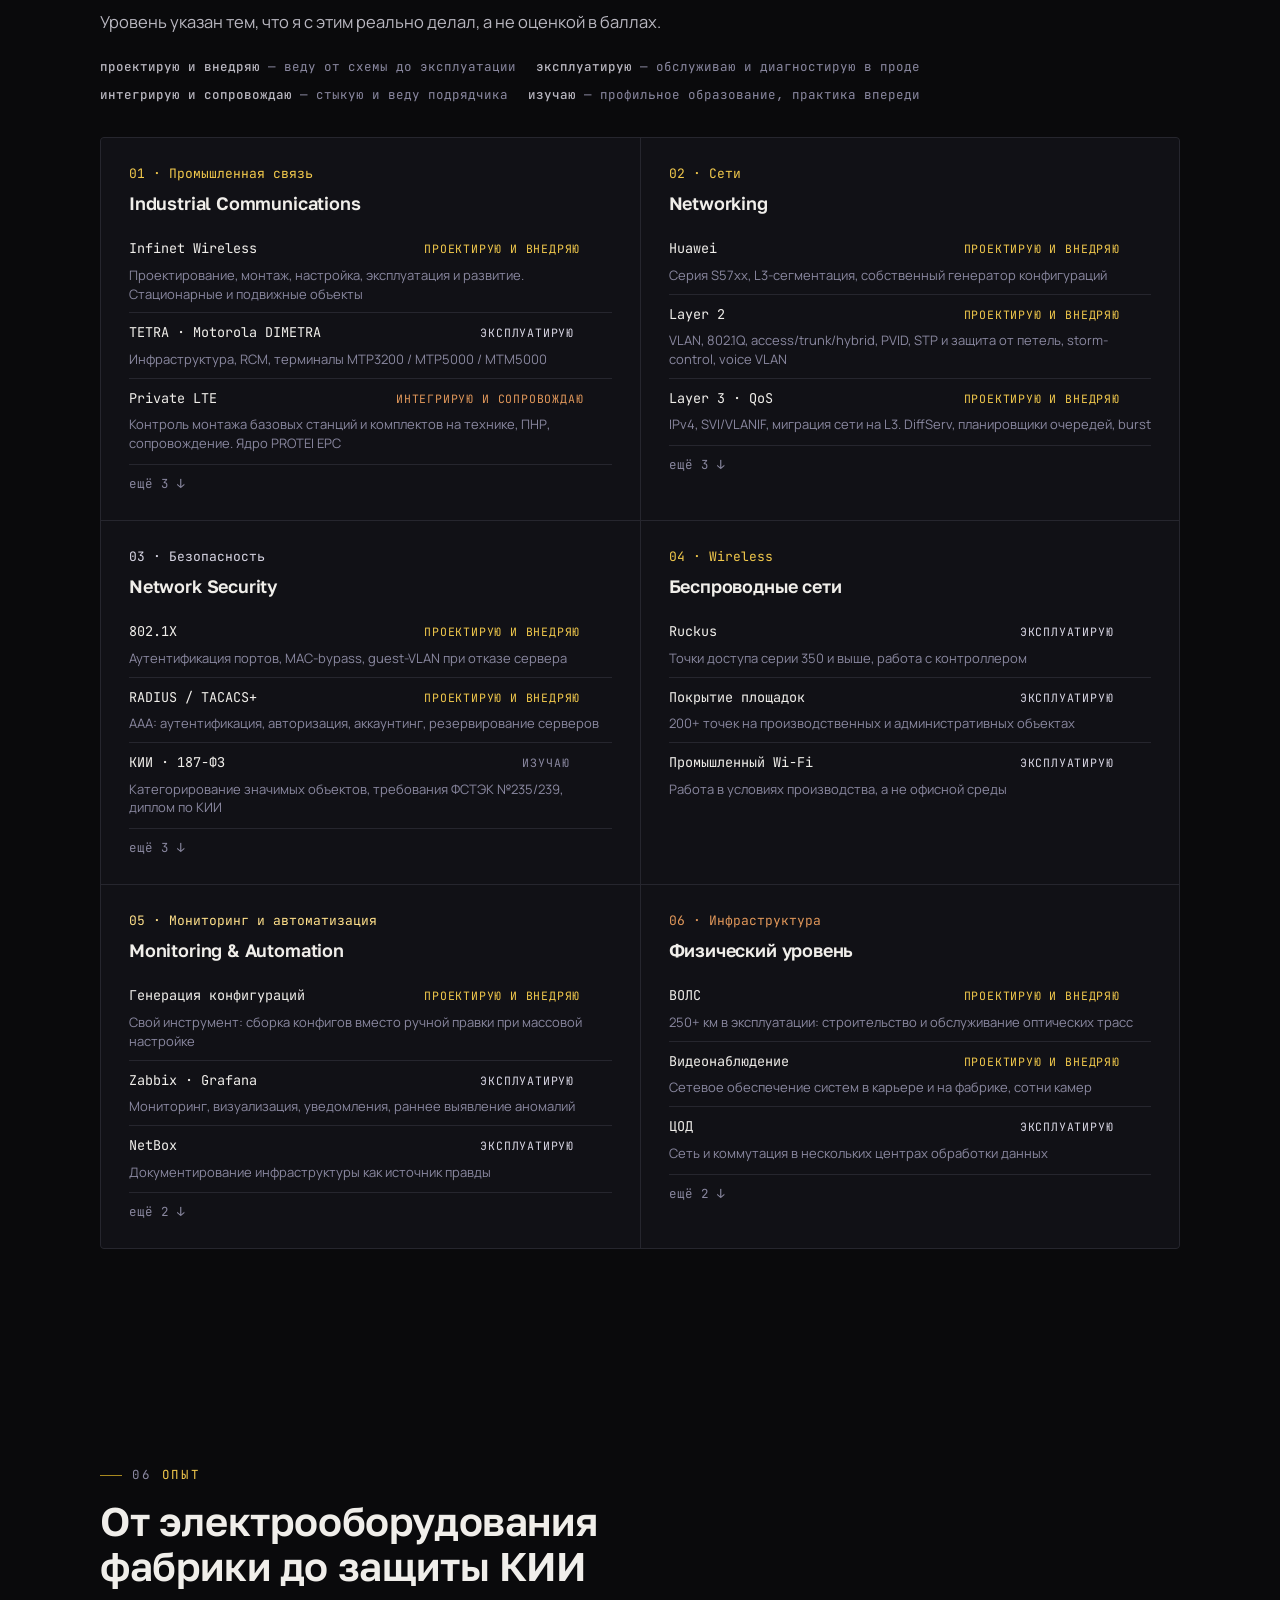
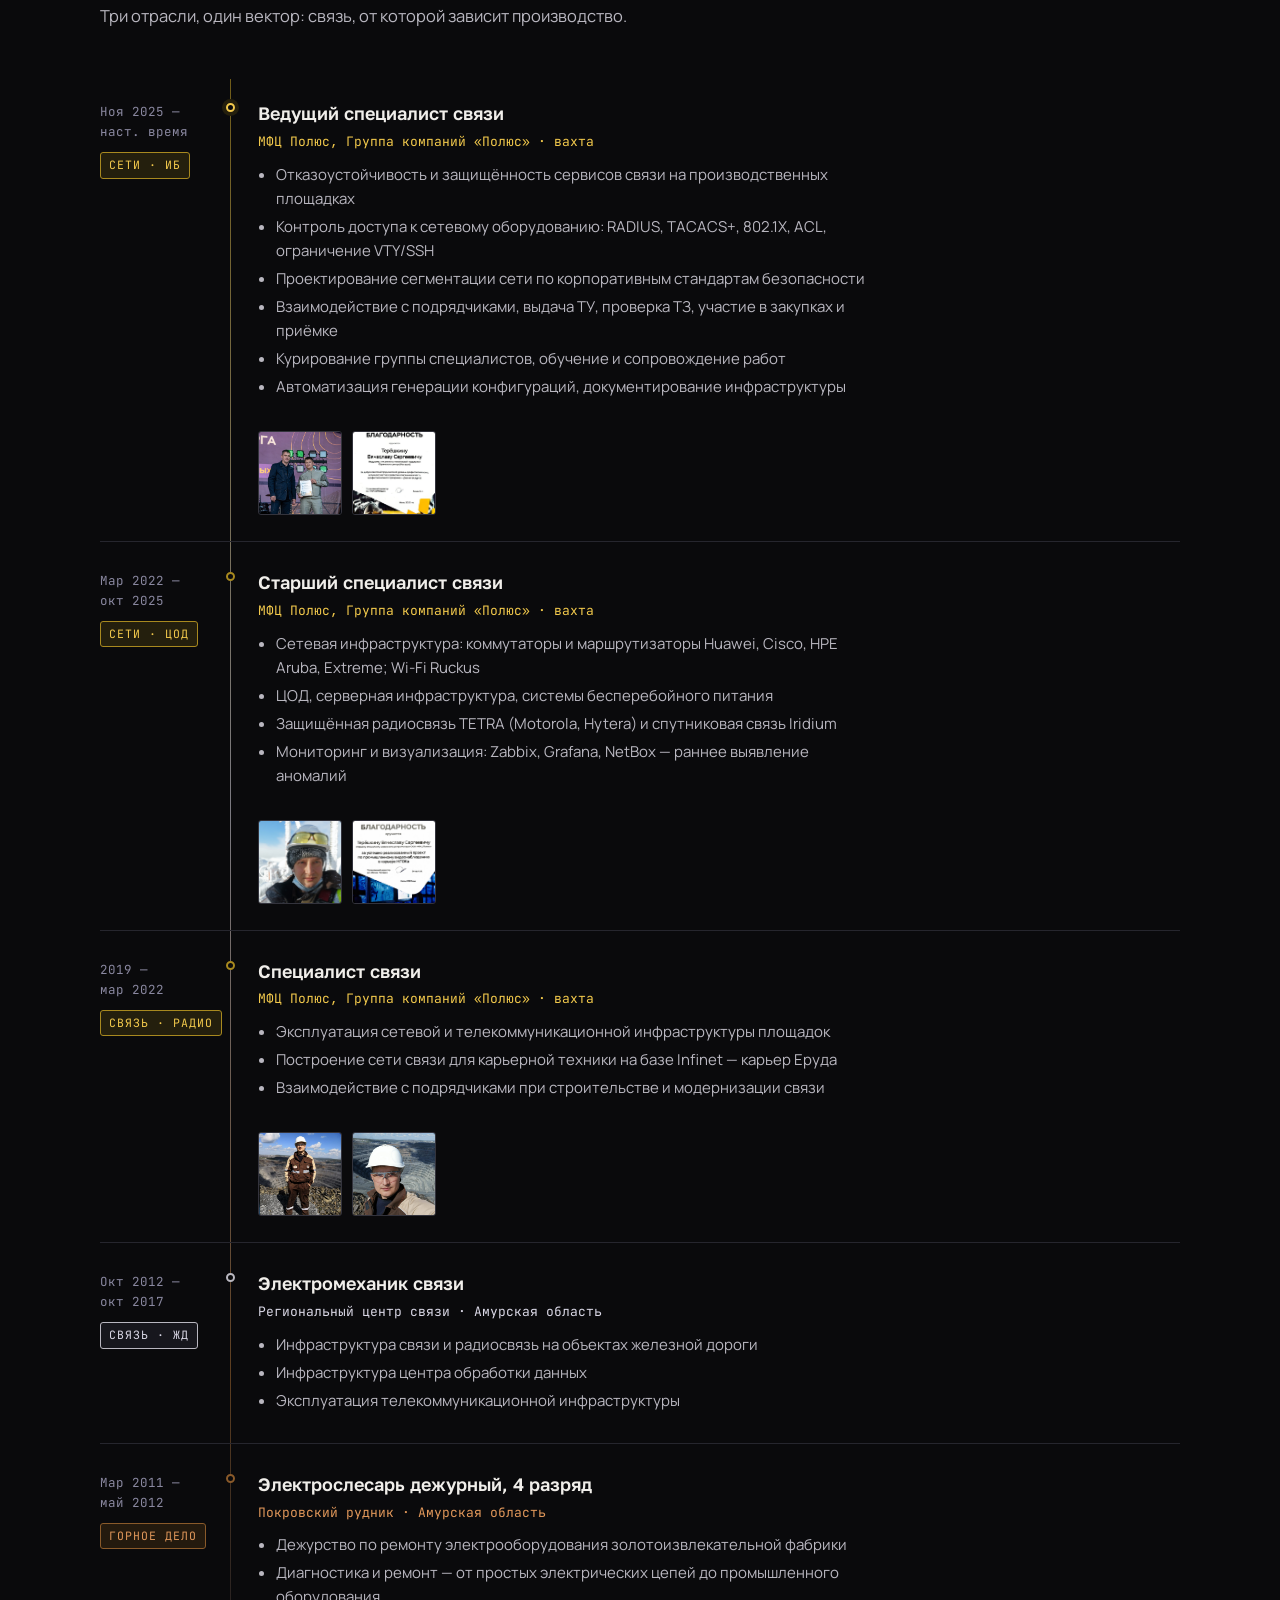
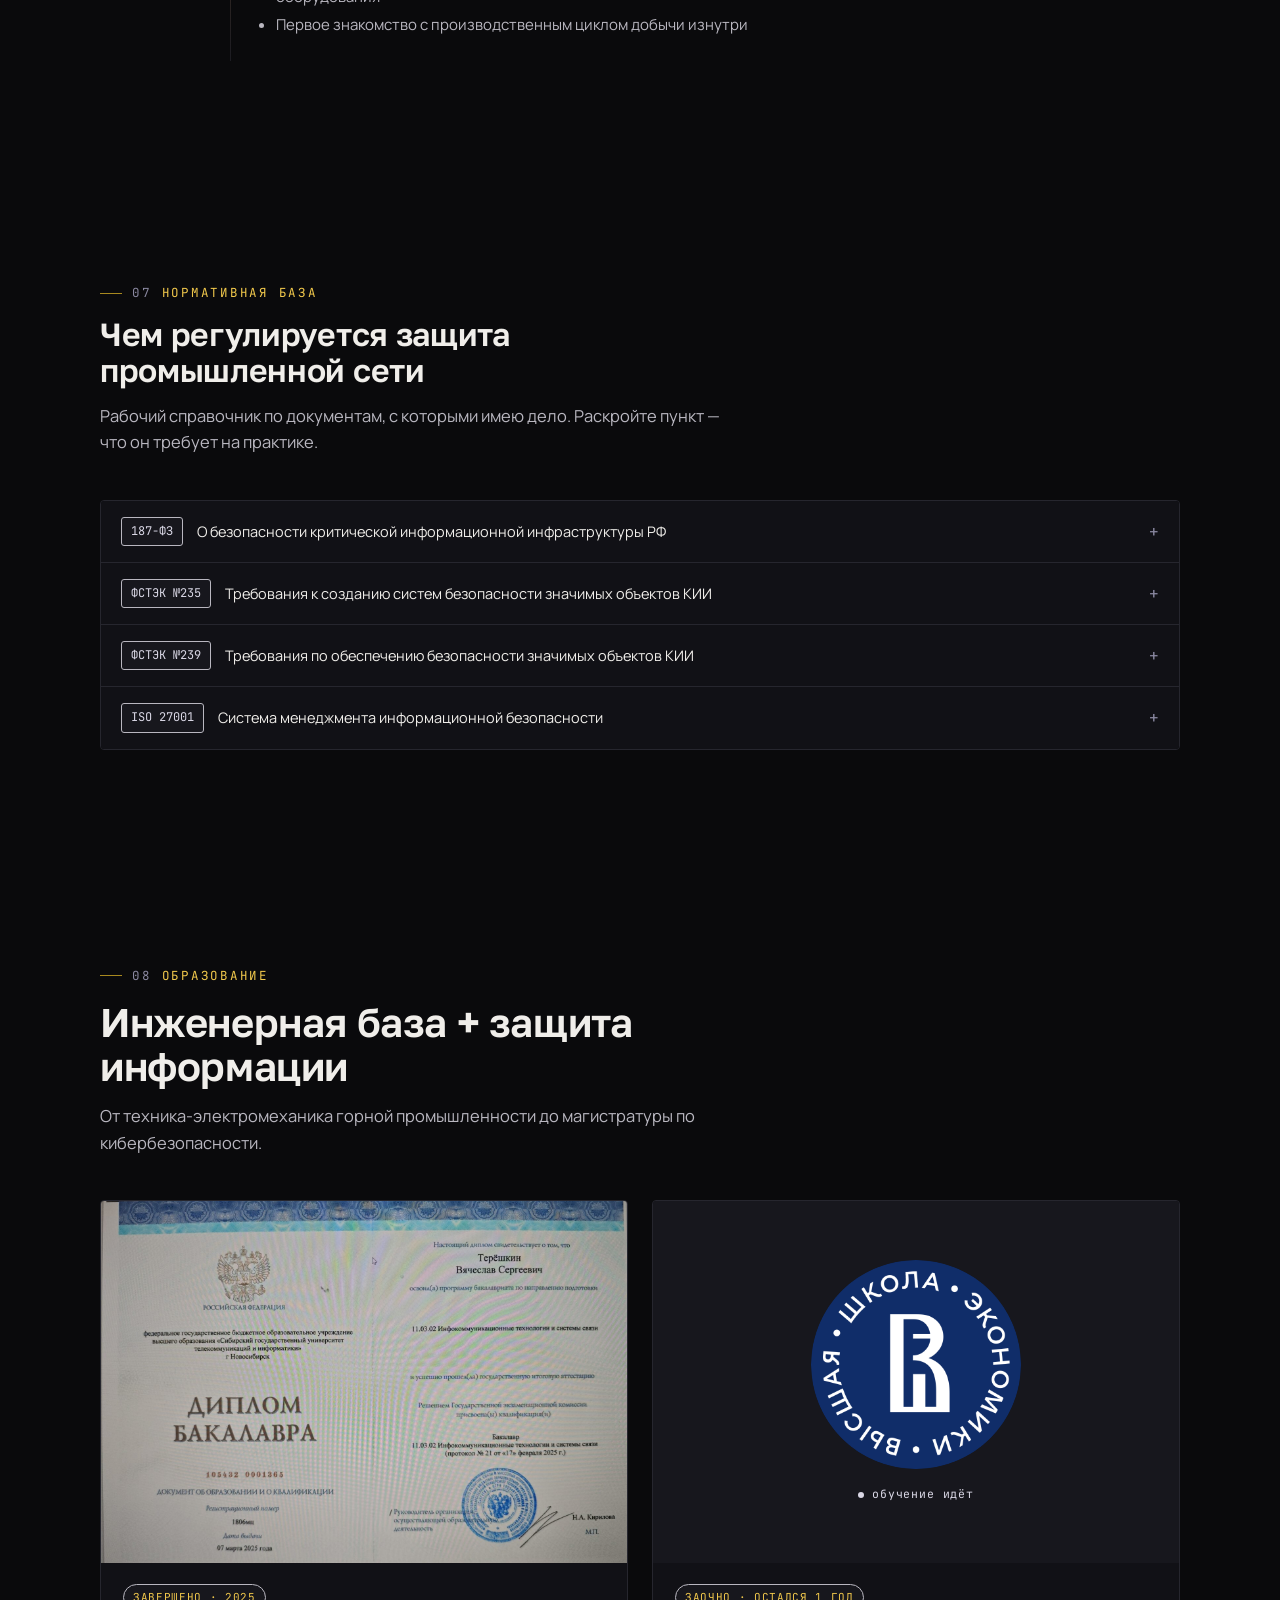
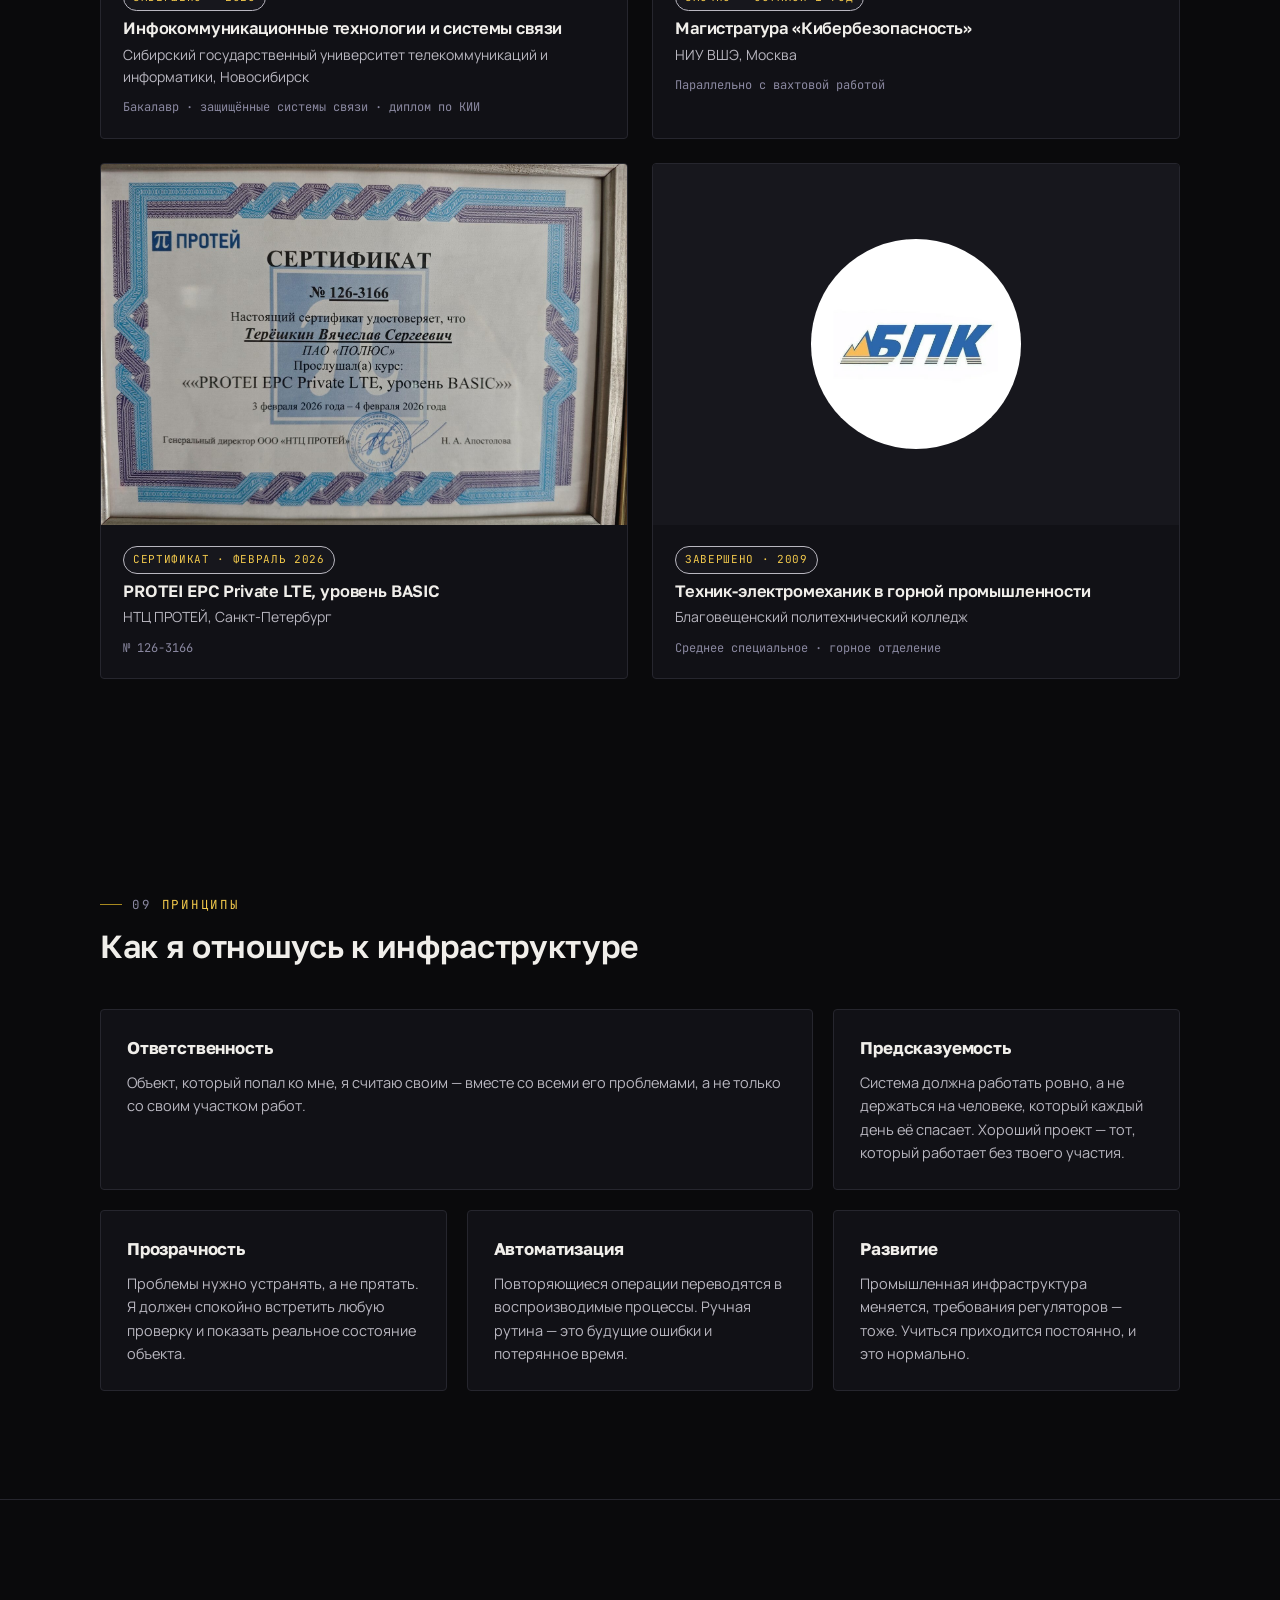
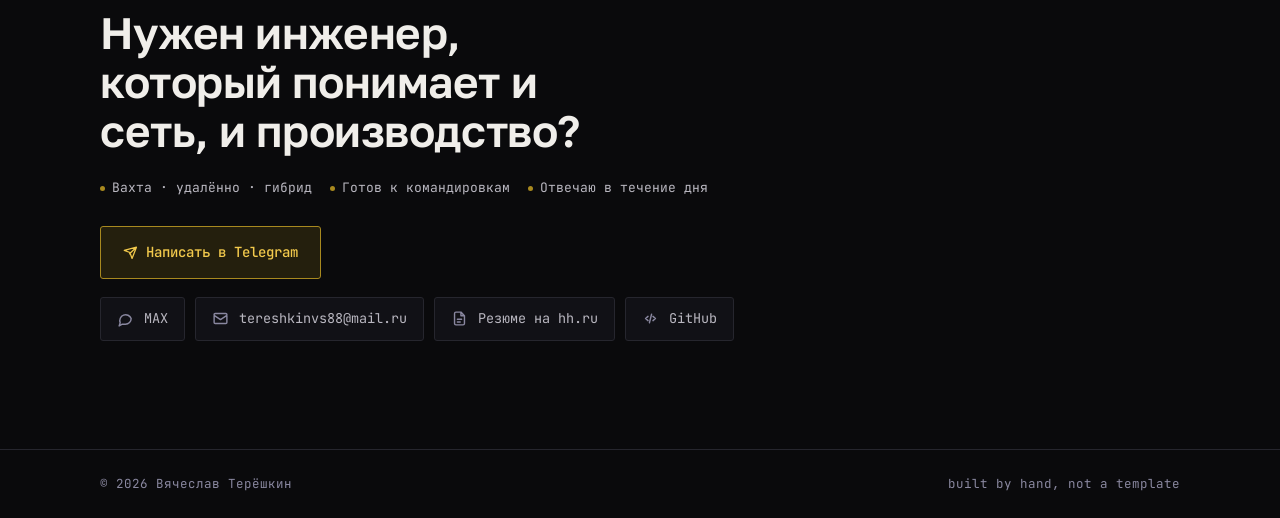
==== commit e1b641f6: "Crop the diploma thumbnail to its title on mobile The diploma is a landscape document shown in a 104" ====
--- a/index.html
+++ b/index.html
@@ -672,7 +672,7 @@
 
     <div class="edu-grid reveal stagger">
       <div class="edu-card">
-        <div class="thumb"><img src="assets/img/diploma-bachelor.jpg" alt="Диплом бакалавра СибГУТИ" loading="lazy" data-lightbox="assets/img/diploma-bachelor.jpg" width="1600" height="1135"></div>
+        <div class="thumb thumb-left"><img src="assets/img/diploma-bachelor.jpg" alt="Диплом бакалавра СибГУТИ" loading="lazy" data-lightbox="assets/img/diploma-bachelor.jpg" width="1600" height="1135"></div>
         <div class="body">
           <div class="status">Завершено · 2025</div>
           <h3>Инфокоммуникационные технологии и системы связи</h3>
--- a/assets/css/style.css
+++ b/assets/css/style.css
@@ -295,79 +295,6 @@
   src: url(../fonts/manrope-700-latin.woff2) format('woff2');
   unicode-range: U+0000-00FF, U+0131, U+0152-0153, U+02BB-02BC, U+02C6, U+02DA, U+02DC, U+0304, U+0308, U+0329, U+2000-206F, U+20AC, U+2122, U+2191, U+2193, U+2212, U+2215, U+FEFF, U+FFFD;
 }
-/* latin-ext */
-@font-face {
-  font-family: 'Space Grotesk';
-  font-style: normal;
-  font-weight: 400;
-  font-display: swap;
-  src: url(../fonts/space-grotesk-400-latin-ext.woff2) format('woff2');
-  unicode-range: U+0100-02BA, U+02BD-02C5, U+02C7-02CC, U+02CE-02D7, U+02DD-02FF, U+0304, U+0308, U+0329, U+1D00-1DBF, U+1E00-1E9F, U+1EF2-1EFF, U+2020, U+20A0-20AB, U+20AD-20C0, U+2113, U+2C60-2C7F, U+A720-A7FF;
-}
-/* latin */
-@font-face {
-  font-family: 'Space Grotesk';
-  font-style: normal;
-  font-weight: 400;
-  font-display: swap;
-  src: url(../fonts/space-grotesk-400-latin.woff2) format('woff2');
-  unicode-range: U+0000-00FF, U+0131, U+0152-0153, U+02BB-02BC, U+02C6, U+02DA, U+02DC, U+0304, U+0308, U+0329, U+2000-206F, U+20AC, U+2122, U+2191, U+2193, U+2212, U+2215, U+FEFF, U+FFFD;
-}
-/* latin-ext */
-@font-face {
-  font-family: 'Space Grotesk';
-  font-style: normal;
-  font-weight: 500;
-  font-display: swap;
-  src: url(../fonts/space-grotesk-500-latin-ext.woff2) format('woff2');
-  unicode-range: U+0100-02BA, U+02BD-02C5, U+02C7-02CC, U+02CE-02D7, U+02DD-02FF, U+0304, U+0308, U+0329, U+1D00-1DBF, U+1E00-1E9F, U+1EF2-1EFF, U+2020, U+20A0-20AB, U+20AD-20C0, U+2113, U+2C60-2C7F, U+A720-A7FF;
-}
-/* latin */
-@font-face {
-  font-family: 'Space Grotesk';
-  font-style: normal;
-  font-weight: 500;
-  font-display: swap;
-  src: url(../fonts/space-grotesk-500-latin.woff2) format('woff2');
-  unicode-range: U+0000-00FF, U+0131, U+0152-0153, U+02BB-02BC, U+02C6, U+02DA, U+02DC, U+0304, U+0308, U+0329, U+2000-206F, U+20AC, U+2122, U+2191, U+2193, U+2212, U+2215, U+FEFF, U+FFFD;
-}
-/* latin-ext */
-@font-face {
-  font-family: 'Space Grotesk';
-  font-style: normal;
-  font-weight: 600;
-  font-display: swap;
-  src: url(../fonts/space-grotesk-600-latin-ext.woff2) format('woff2');
-  unicode-range: U+0100-02BA, U+02BD-02C5, U+02C7-02CC, U+02CE-02D7, U+02DD-02FF, U+0304, U+0308, U+0329, U+1D00-1DBF, U+1E00-1E9F, U+1EF2-1EFF, U+2020, U+20A0-20AB, U+20AD-20C0, U+2113, U+2C60-2C7F, U+A720-A7FF;
-}
-/* latin */
-@font-face {
-  font-family: 'Space Grotesk';
-  font-style: normal;
-  font-weight: 600;
-  font-display: swap;
-  src: url(../fonts/space-grotesk-600-latin.woff2) format('woff2');
-  unicode-range: U+0000-00FF, U+0131, U+0152-0153, U+02BB-02BC, U+02C6, U+02DA, U+02DC, U+0304, U+0308, U+0329, U+2000-206F, U+20AC, U+2122, U+2191, U+2193, U+2212, U+2215, U+FEFF, U+FFFD;
-}
-/* latin-ext */
-@font-face {
-  font-family: 'Space Grotesk';
-  font-style: normal;
-  font-weight: 700;
-  font-display: swap;
-  src: url(../fonts/space-grotesk-700-latin-ext.woff2) format('woff2');
-  unicode-range: U+0100-02BA, U+02BD-02C5, U+02C7-02CC, U+02CE-02D7, U+02DD-02FF, U+0304, U+0308, U+0329, U+1D00-1DBF, U+1E00-1E9F, U+1EF2-1EFF, U+2020, U+20A0-20AB, U+20AD-20C0, U+2113, U+2C60-2C7F, U+A720-A7FF;
-}
-/* latin */
-@font-face {
-  font-family: 'Space Grotesk';
-  font-style: normal;
-  font-weight: 700;
-  font-display: swap;
-  src: url(../fonts/space-grotesk-700-latin.woff2) format('woff2');
-  unicode-range: U+0000-00FF, U+0131, U+0152-0153, U+02BB-02BC, U+02C6, U+02DA, U+02DC, U+0304, U+0308, U+0329, U+2000-206F, U+20AC, U+2122, U+2191, U+2193, U+2212, U+2215, U+FEFF, U+FFFD;
-}
-
 :root {
   /* --- Тёмная терминальная база с жёлтым сигнальным акцентом --- */
   --bg: #0a0a0c;
@@ -403,7 +330,7 @@
   --radius-md: 4px;
   --radius-lg: 6px;
 
-  --font-display: 'Space Grotesk', sans-serif;
+  --font-display: 'Golos Text', -apple-system, 'Segoe UI', sans-serif;
   --font-body: 'Manrope', -apple-system, sans-serif;
   --font-mono: 'JetBrains Mono', 'SF Mono', Consolas, monospace;
 
@@ -476,6 +403,151 @@
 .section-head { max-width: 640px; margin-bottom: 44px; }
 .section-head h2 { font-size: clamp(28px, 3.4vw, 40px); }
 .section-head .lede { margin-top: 14px; color: var(--text-dim); font-size: 16.5px; }
+
+/* cyrillic-ext */
+@font-face {
+  font-family: 'Golos Text';
+  font-style: normal;
+  font-weight: 400;
+  font-display: swap;
+  src: url(../fonts/golos-text-400-cyrillic-ext.woff2) format('woff2');
+  unicode-range: U+0460-052F, U+1C80-1C8A, U+20B4, U+2DE0-2DFF, U+A640-A69F, U+FE2E-FE2F;
+}
+/* cyrillic */
+@font-face {
+  font-family: 'Golos Text';
+  font-style: normal;
+  font-weight: 400;
+  font-display: swap;
+  src: url(../fonts/golos-text-400-cyrillic.woff2) format('woff2');
+  unicode-range: U+0301, U+0400-045F, U+0490-0491, U+04B0-04B1, U+2116;
+}
+/* latin-ext */
+@font-face {
+  font-family: 'Golos Text';
+  font-style: normal;
+  font-weight: 400;
+  font-display: swap;
+  src: url(../fonts/golos-text-400-latin-ext.woff2) format('woff2');
+  unicode-range: U+0100-02BA, U+02BD-02C5, U+02C7-02CC, U+02CE-02D7, U+02DD-02FF, U+0304, U+0308, U+0329, U+1D00-1DBF, U+1E00-1E9F, U+1EF2-1EFF, U+2020, U+20A0-20AB, U+20AD-20C0, U+2113, U+2C60-2C7F, U+A720-A7FF;
+}
+/* latin */
+@font-face {
+  font-family: 'Golos Text';
+  font-style: normal;
+  font-weight: 400;
+  font-display: swap;
+  src: url(../fonts/golos-text-400-latin.woff2) format('woff2');
+  unicode-range: U+0000-00FF, U+0131, U+0152-0153, U+02BB-02BC, U+02C6, U+02DA, U+02DC, U+0304, U+0308, U+0329, U+2000-206F, U+20AC, U+2122, U+2191, U+2193, U+2212, U+2215, U+FEFF, U+FFFD;
+}
+/* cyrillic-ext */
+@font-face {
+  font-family: 'Golos Text';
+  font-style: normal;
+  font-weight: 500;
+  font-display: swap;
+  src: url(../fonts/golos-text-500-cyrillic-ext.woff2) format('woff2');
+  unicode-range: U+0460-052F, U+1C80-1C8A, U+20B4, U+2DE0-2DFF, U+A640-A69F, U+FE2E-FE2F;
+}
+/* cyrillic */
+@font-face {
+  font-family: 'Golos Text';
+  font-style: normal;
+  font-weight: 500;
+  font-display: swap;
+  src: url(../fonts/golos-text-500-cyrillic.woff2) format('woff2');
+  unicode-range: U+0301, U+0400-045F, U+0490-0491, U+04B0-04B1, U+2116;
+}
+/* latin-ext */
+@font-face {
+  font-family: 'Golos Text';
+  font-style: normal;
+  font-weight: 500;
+  font-display: swap;
+  src: url(../fonts/golos-text-500-latin-ext.woff2) format('woff2');
+  unicode-range: U+0100-02BA, U+02BD-02C5, U+02C7-02CC, U+02CE-02D7, U+02DD-02FF, U+0304, U+0308, U+0329, U+1D00-1DBF, U+1E00-1E9F, U+1EF2-1EFF, U+2020, U+20A0-20AB, U+20AD-20C0, U+2113, U+2C60-2C7F, U+A720-A7FF;
+}
+/* latin */
+@font-face {
+  font-family: 'Golos Text';
+  font-style: normal;
+  font-weight: 500;
+  font-display: swap;
+  src: url(../fonts/golos-text-500-latin.woff2) format('woff2');
+  unicode-range: U+0000-00FF, U+0131, U+0152-0153, U+02BB-02BC, U+02C6, U+02DA, U+02DC, U+0304, U+0308, U+0329, U+2000-206F, U+20AC, U+2122, U+2191, U+2193, U+2212, U+2215, U+FEFF, U+FFFD;
+}
+/* cyrillic-ext */
+@font-face {
+  font-family: 'Golos Text';
+  font-style: normal;
+  font-weight: 600;
+  font-display: swap;
+  src: url(../fonts/golos-text-600-cyrillic-ext.woff2) format('woff2');
+  unicode-range: U+0460-052F, U+1C80-1C8A, U+20B4, U+2DE0-2DFF, U+A640-A69F, U+FE2E-FE2F;
+}
+/* cyrillic */
+@font-face {
+  font-family: 'Golos Text';
+  font-style: normal;
+  font-weight: 600;
+  font-display: swap;
+  src: url(../fonts/golos-text-600-cyrillic.woff2) format('woff2');
+  unicode-range: U+0301, U+0400-045F, U+0490-0491, U+04B0-04B1, U+2116;
+}
+/* latin-ext */
+@font-face {
+  font-family: 'Golos Text';
+  font-style: normal;
+  font-weight: 600;
+  font-display: swap;
+  src: url(../fonts/golos-text-600-latin-ext.woff2) format('woff2');
+  unicode-range: U+0100-02BA, U+02BD-02C5, U+02C7-02CC, U+02CE-02D7, U+02DD-02FF, U+0304, U+0308, U+0329, U+1D00-1DBF, U+1E00-1E9F, U+1EF2-1EFF, U+2020, U+20A0-20AB, U+20AD-20C0, U+2113, U+2C60-2C7F, U+A720-A7FF;
+}
+/* latin */
+@font-face {
+  font-family: 'Golos Text';
+  font-style: normal;
+  font-weight: 600;
+  font-display: swap;
+  src: url(../fonts/golos-text-600-latin.woff2) format('woff2');
+  unicode-range: U+0000-00FF, U+0131, U+0152-0153, U+02BB-02BC, U+02C6, U+02DA, U+02DC, U+0304, U+0308, U+0329, U+2000-206F, U+20AC, U+2122, U+2191, U+2193, U+2212, U+2215, U+FEFF, U+FFFD;
+}
+/* cyrillic-ext */
+@font-face {
+  font-family: 'Golos Text';
+  font-style: normal;
+  font-weight: 700;
+  font-display: swap;
+  src: url(../fonts/golos-text-700-cyrillic-ext.woff2) format('woff2');
+  unicode-range: U+0460-052F, U+1C80-1C8A, U+20B4, U+2DE0-2DFF, U+A640-A69F, U+FE2E-FE2F;
+}
+/* cyrillic */
+@font-face {
+  font-family: 'Golos Text';
+  font-style: normal;
+  font-weight: 700;
+  font-display: swap;
+  src: url(../fonts/golos-text-700-cyrillic.woff2) format('woff2');
+  unicode-range: U+0301, U+0400-045F, U+0490-0491, U+04B0-04B1, U+2116;
+}
+/* latin-ext */
+@font-face {
+  font-family: 'Golos Text';
+  font-style: normal;
+  font-weight: 700;
+  font-display: swap;
+  src: url(../fonts/golos-text-700-latin-ext.woff2) format('woff2');
+  unicode-range: U+0100-02BA, U+02BD-02C5, U+02C7-02CC, U+02CE-02D7, U+02DD-02FF, U+0304, U+0308, U+0329, U+1D00-1DBF, U+1E00-1E9F, U+1EF2-1EFF, U+2020, U+20A0-20AB, U+20AD-20C0, U+2113, U+2C60-2C7F, U+A720-A7FF;
+}
+/* latin */
+@font-face {
+  font-family: 'Golos Text';
+  font-style: normal;
+  font-weight: 700;
+  font-display: swap;
+  src: url(../fonts/golos-text-700-latin.woff2) format('woff2');
+  unicode-range: U+0000-00FF, U+0131, U+0152-0153, U+02BB-02BC, U+02C6, U+02DA, U+02DC, U+0304, U+0308, U+0329, U+2000-206F, U+20AC, U+2122, U+2191, U+2193, U+2212, U+2215, U+FEFF, U+FFFD;
+}
 
 /* ---------- Scroll progress ---------- */
 .scroll-progress {
@@ -1030,8 +1102,10 @@
 /* Логотип вписывается целиком, а не обрезается.
    height:auto обязателен — иначе height:100% из `.edu-card .thumb img`
    растягивает логотип на всю высоту плашки и он превращается в овал. */
+/* Размер задаём от высоты плашки, а не фиксированным max-width:
+   иначе на крупной плитке логотип остаётся маленьким пятном. */
 .edu-card .thumb.edu-logo img {
-  width: 44%; max-width: 128px; height: auto; aspect-ratio: 1;
+  width: auto; height: 58%; max-width: 72%; aspect-ratio: 1;
   object-fit: contain; border-radius: 50%; cursor: default;
 }
 .edu-card .thumb.edu-logo:hover img { transform: none; }
@@ -1343,6 +1417,12 @@
   /* Бейдж не помещается на узкой миниатюре и дублирует строку статуса справа. */
   .edu-logo .in-progress { display: none; }
   .edu-card .thumb img { object-position: center top; }
+  /* Диплом — альбомный документ в узкой вертикальной плашке. По центру
+     оказывается пустой промежуток между колонками, поэтому кадрируем
+     к левой части, где надпись «ДИПЛОМ БАКАЛАВРА». */
+  .edu-card .thumb.thumb-left img { object-position: 18% center; }
+  /* Горизонтальная карточка: плашка узкая, размер логотипа ведём от ширины */
+  .edu-card .thumb.edu-logo img { height: auto; width: 66%; max-width: none; }
 }
 
 /* Сетки: не разваливать в одну колонку раньше времени —
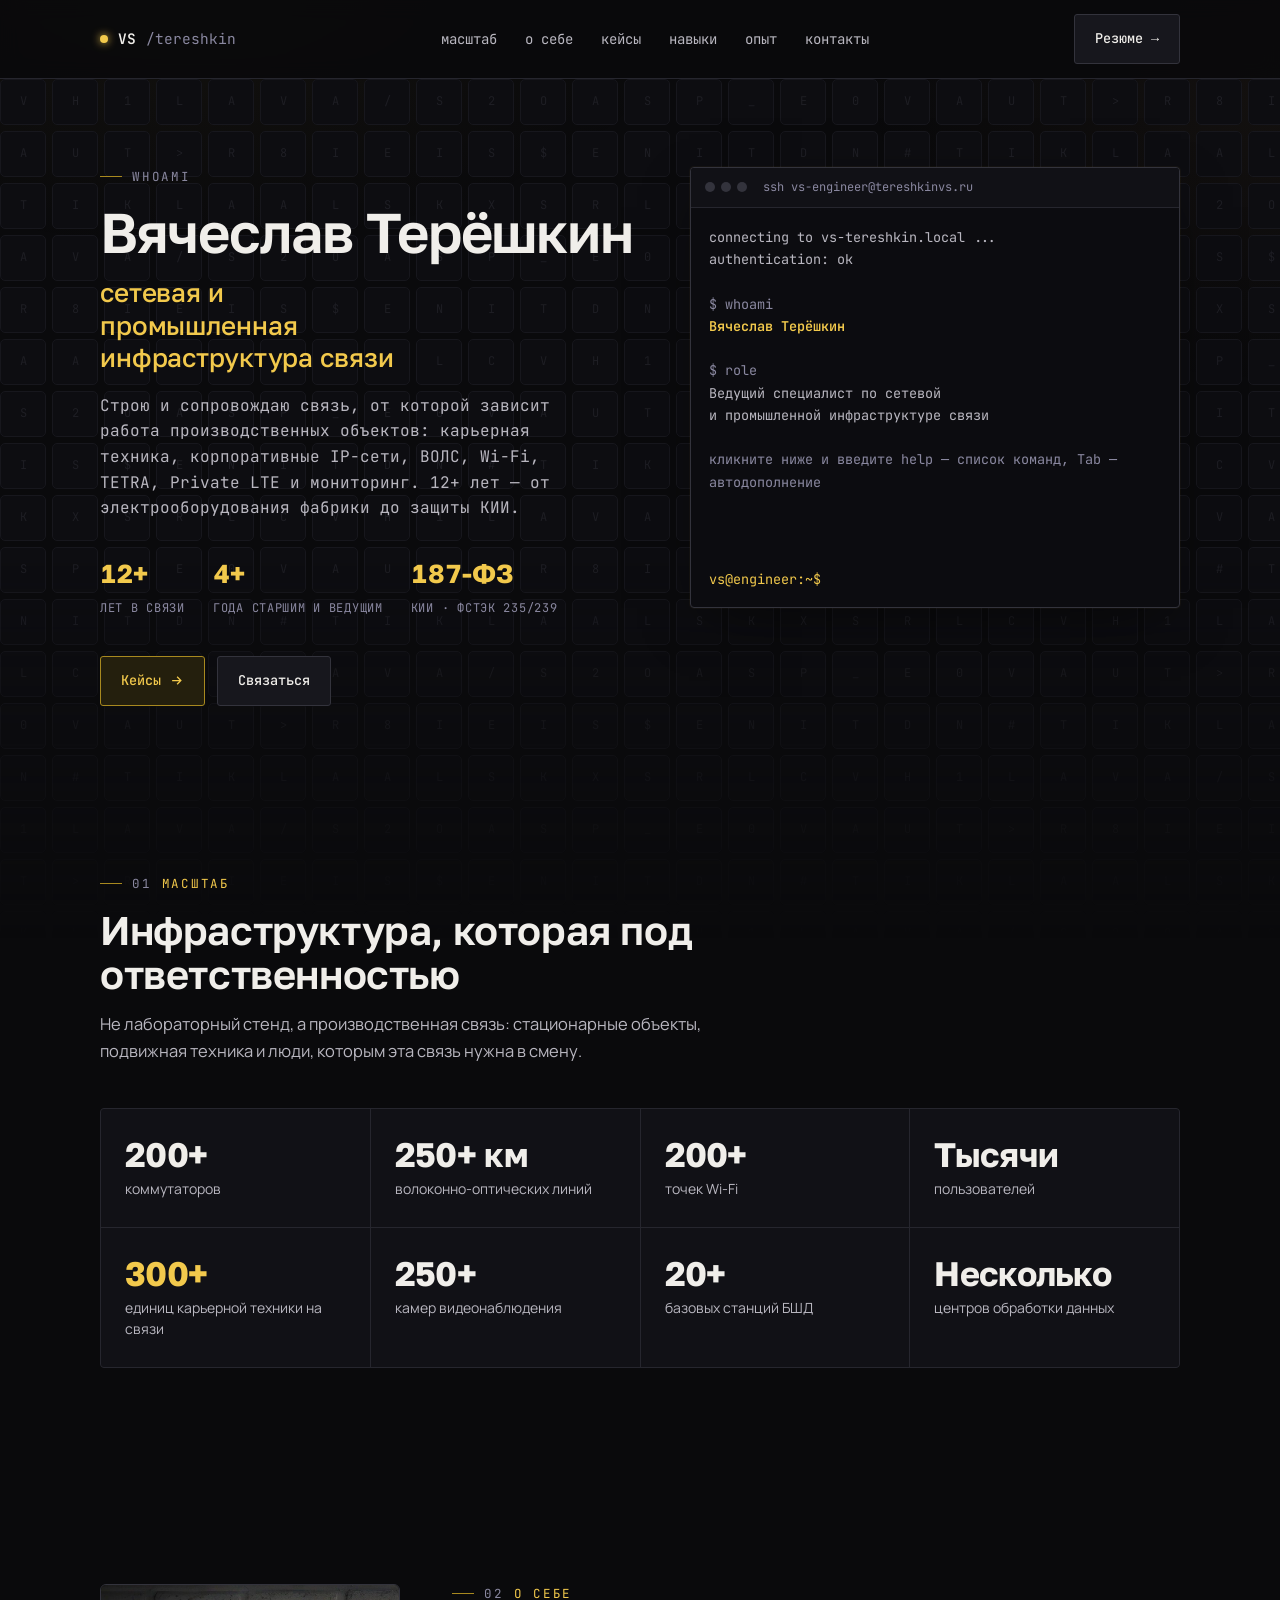
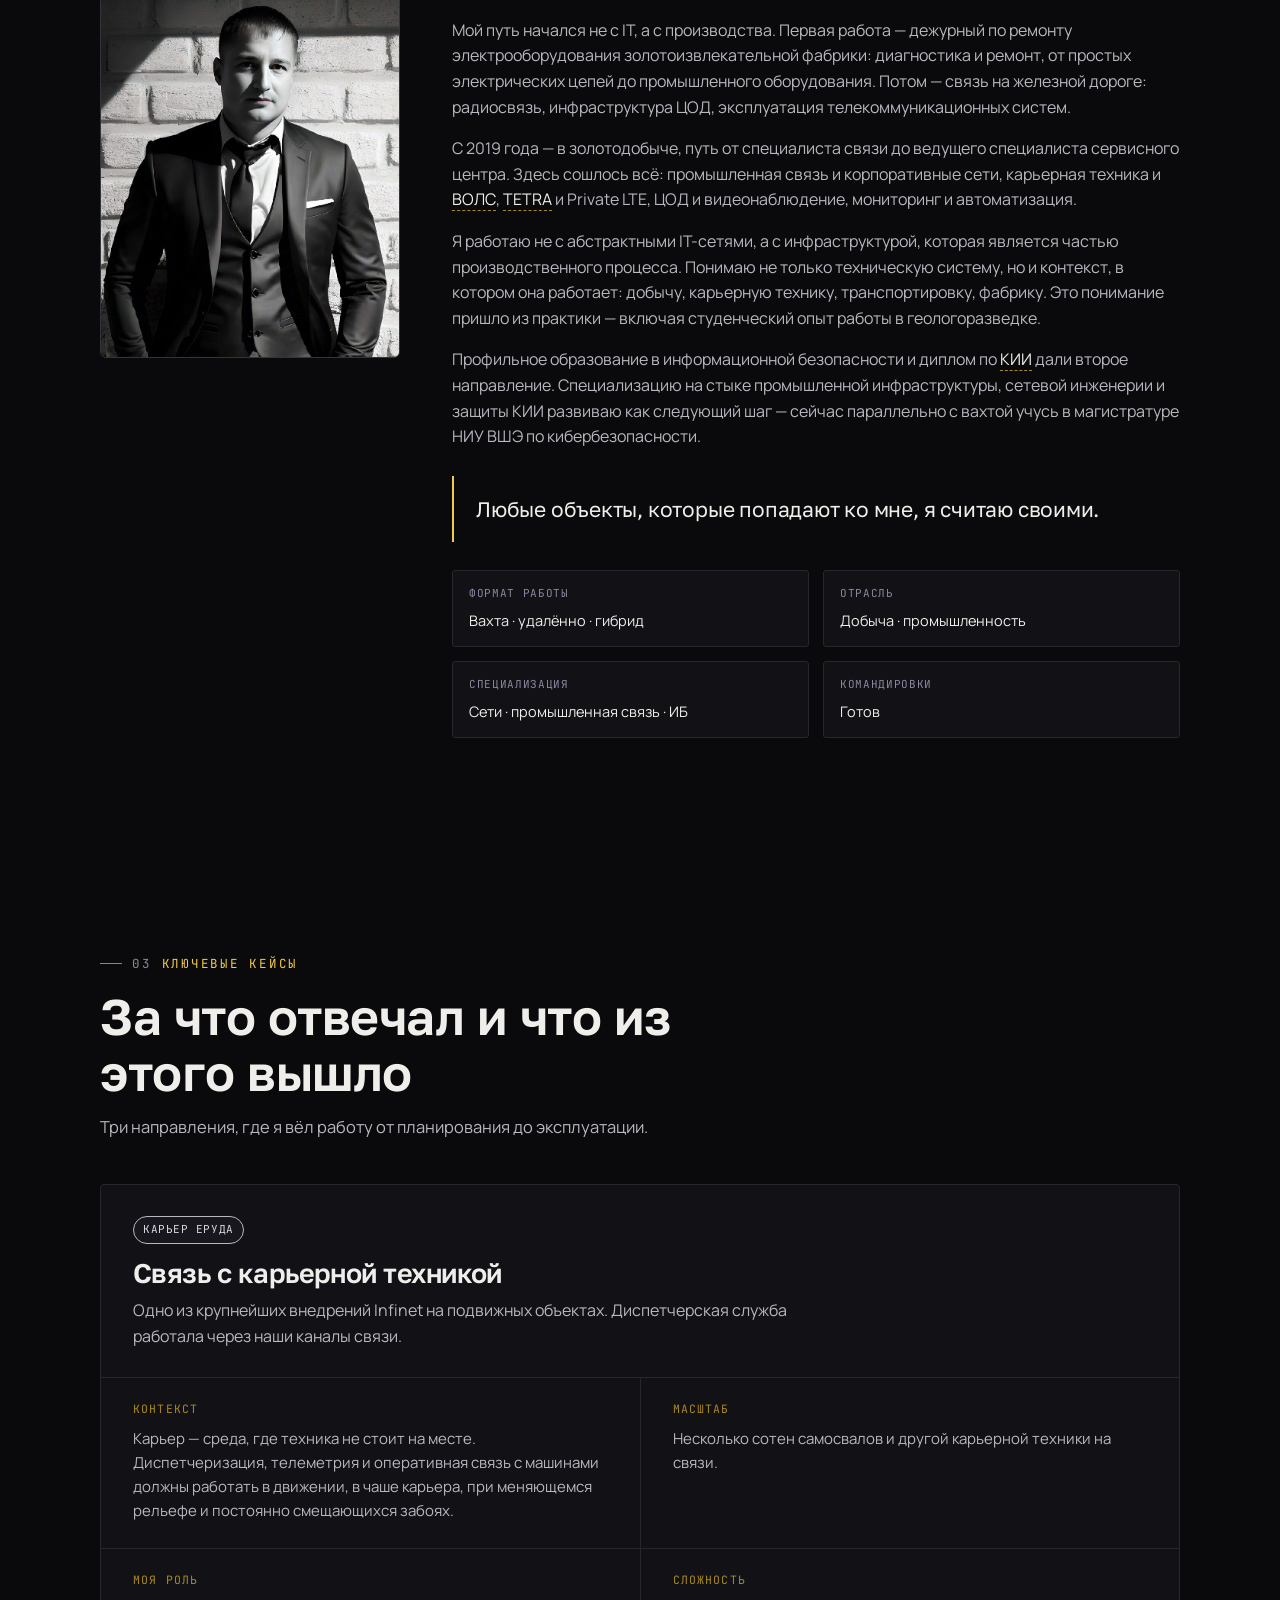
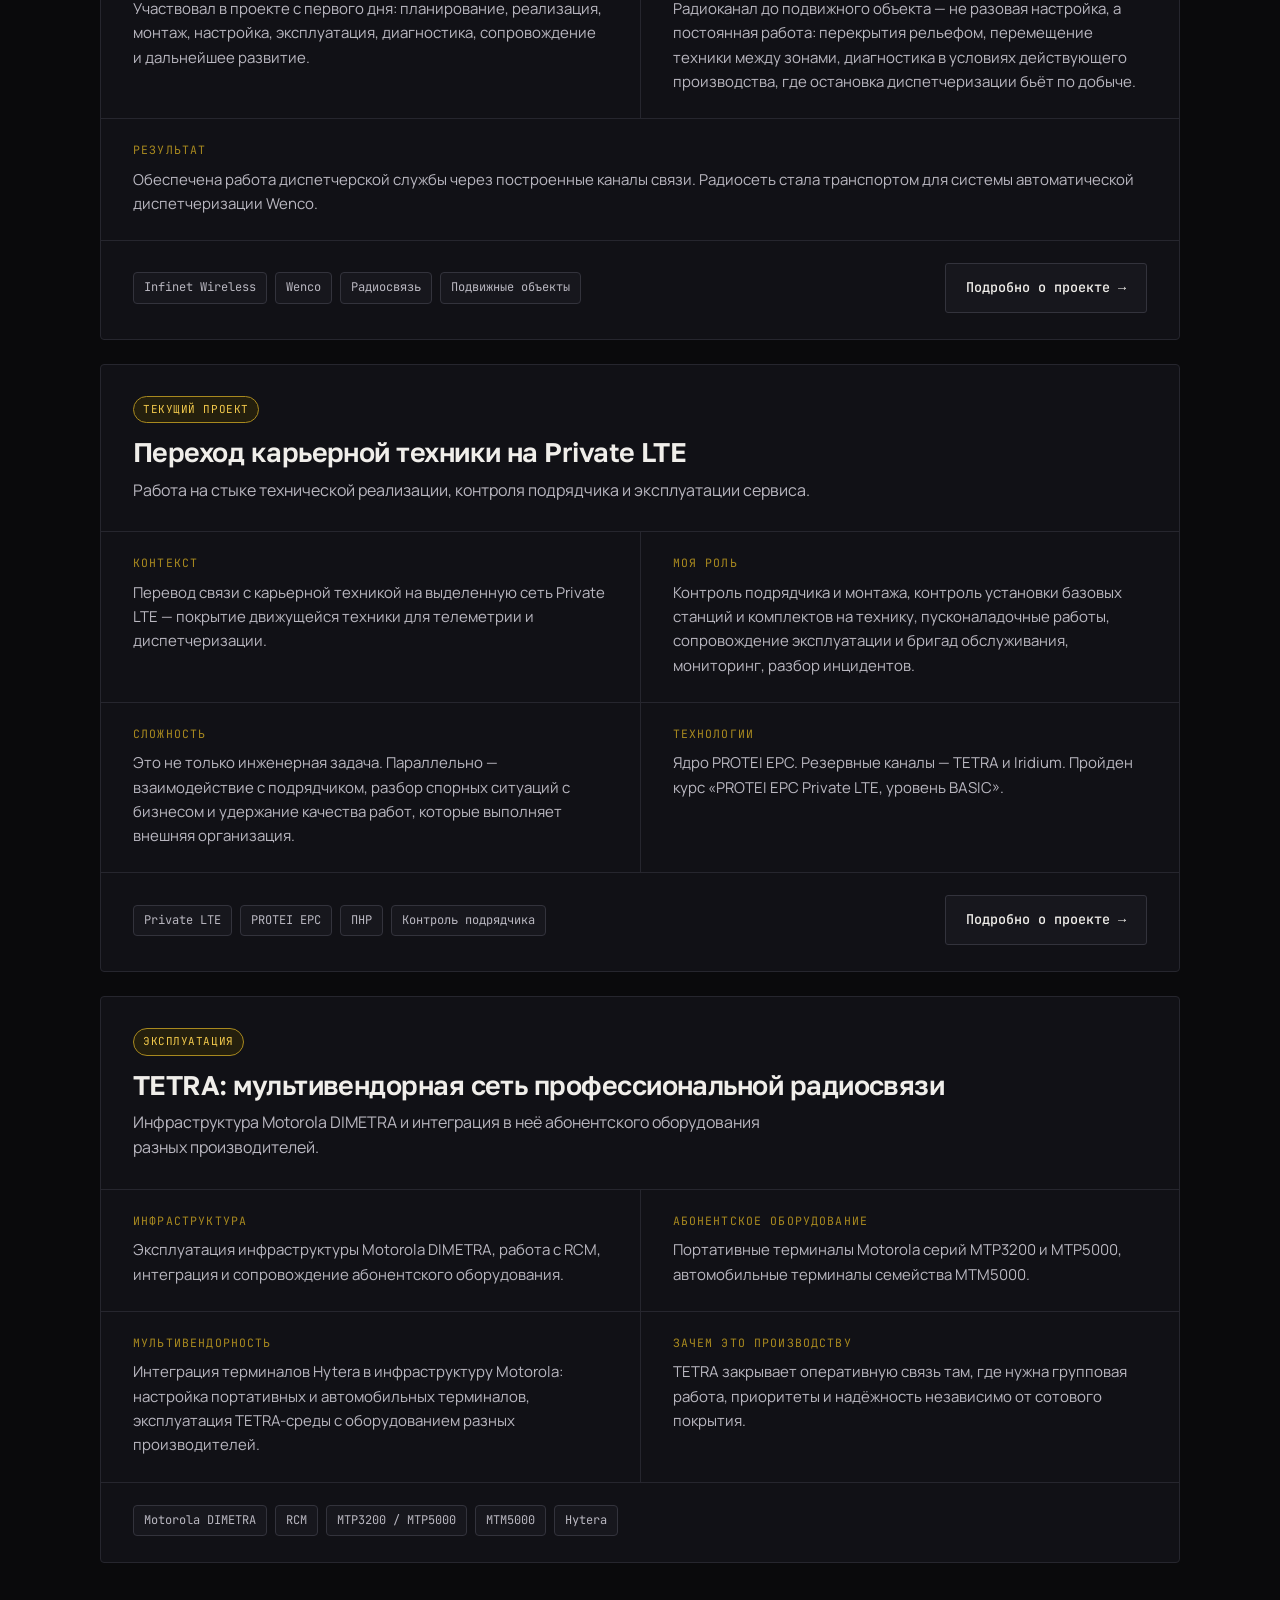
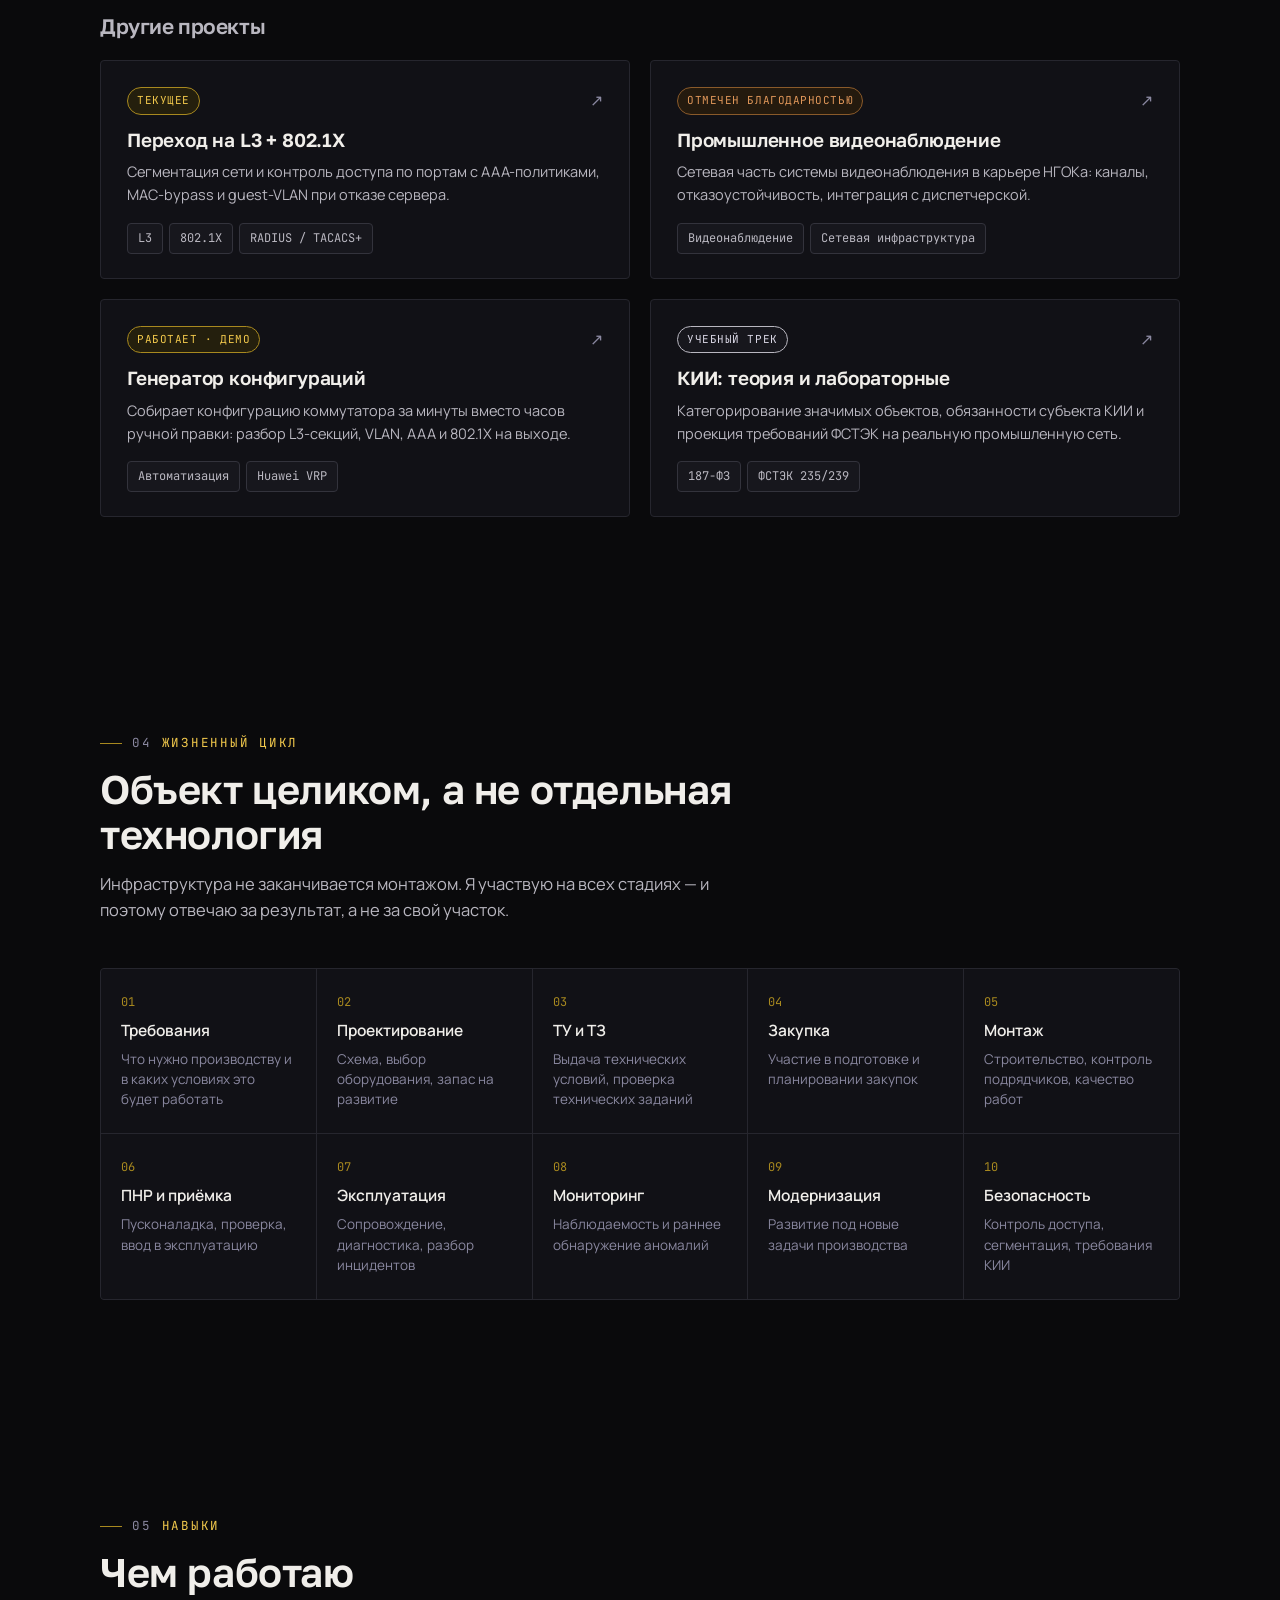
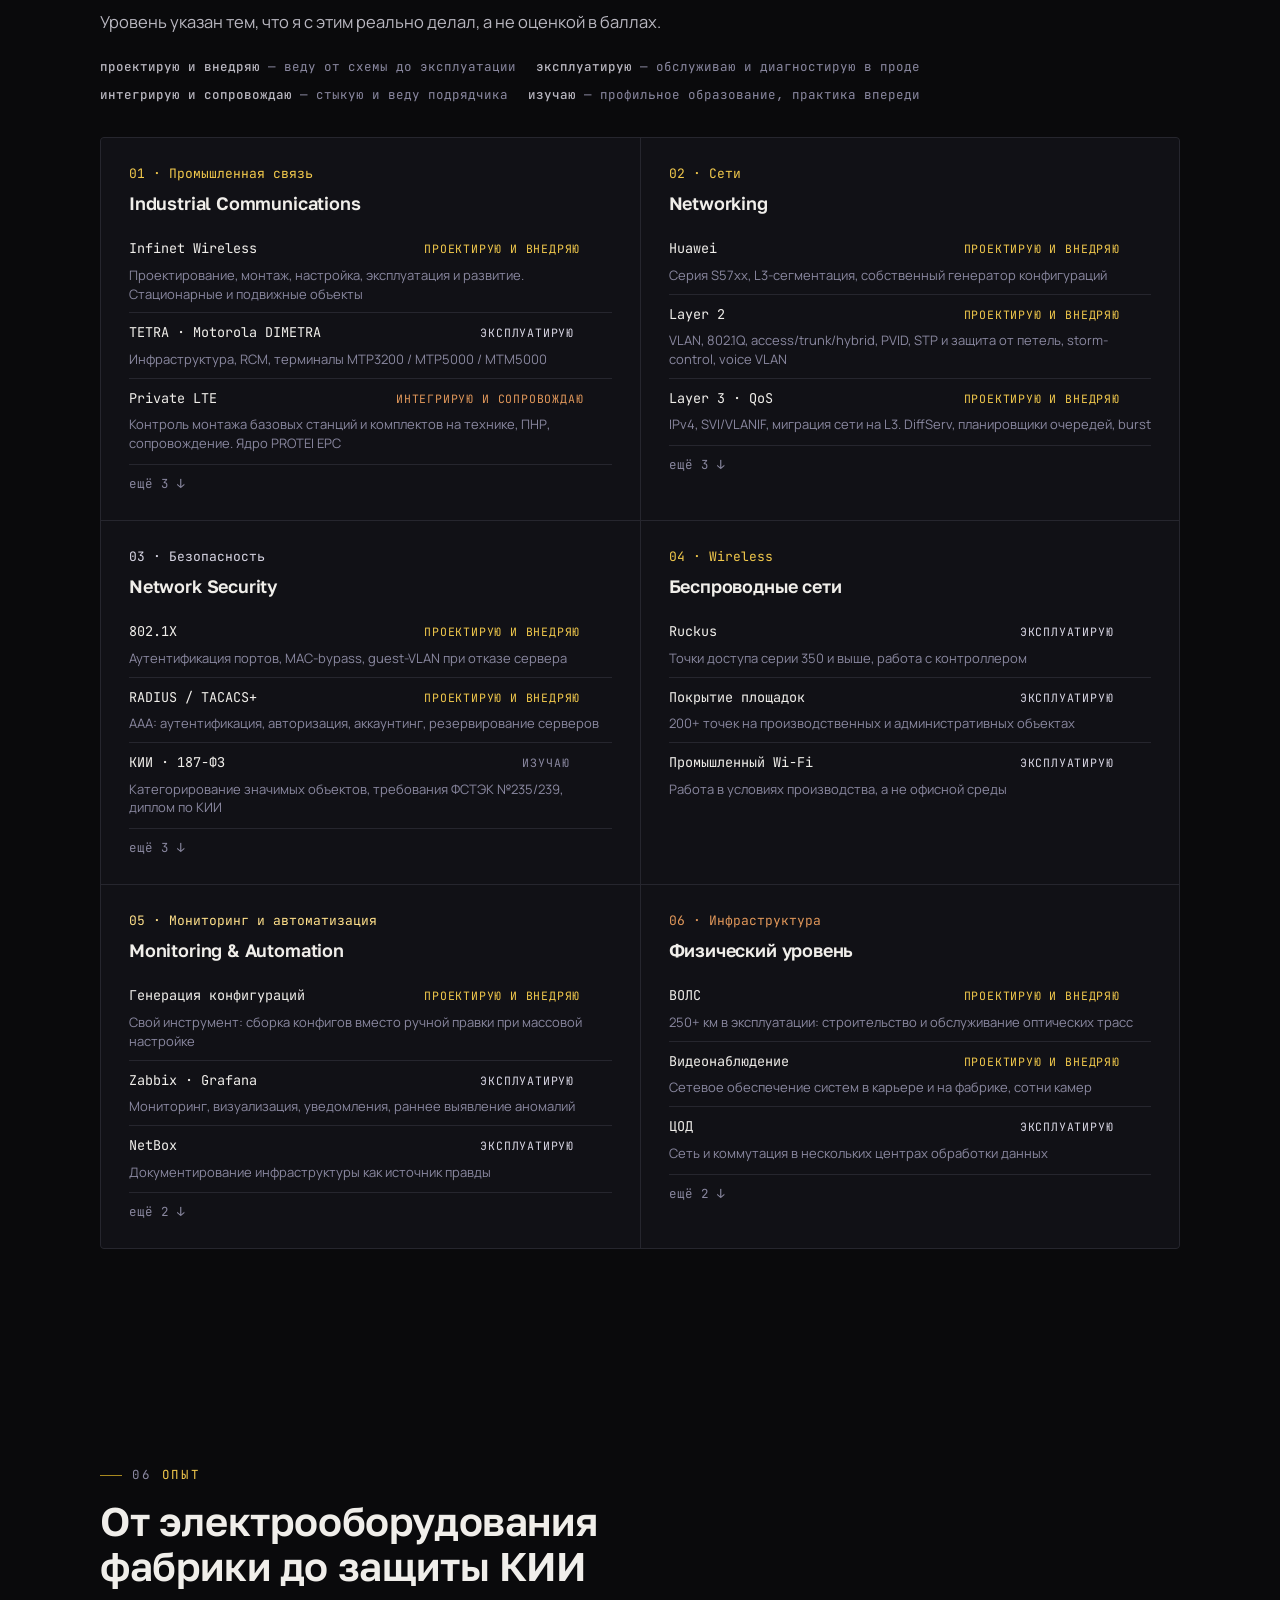
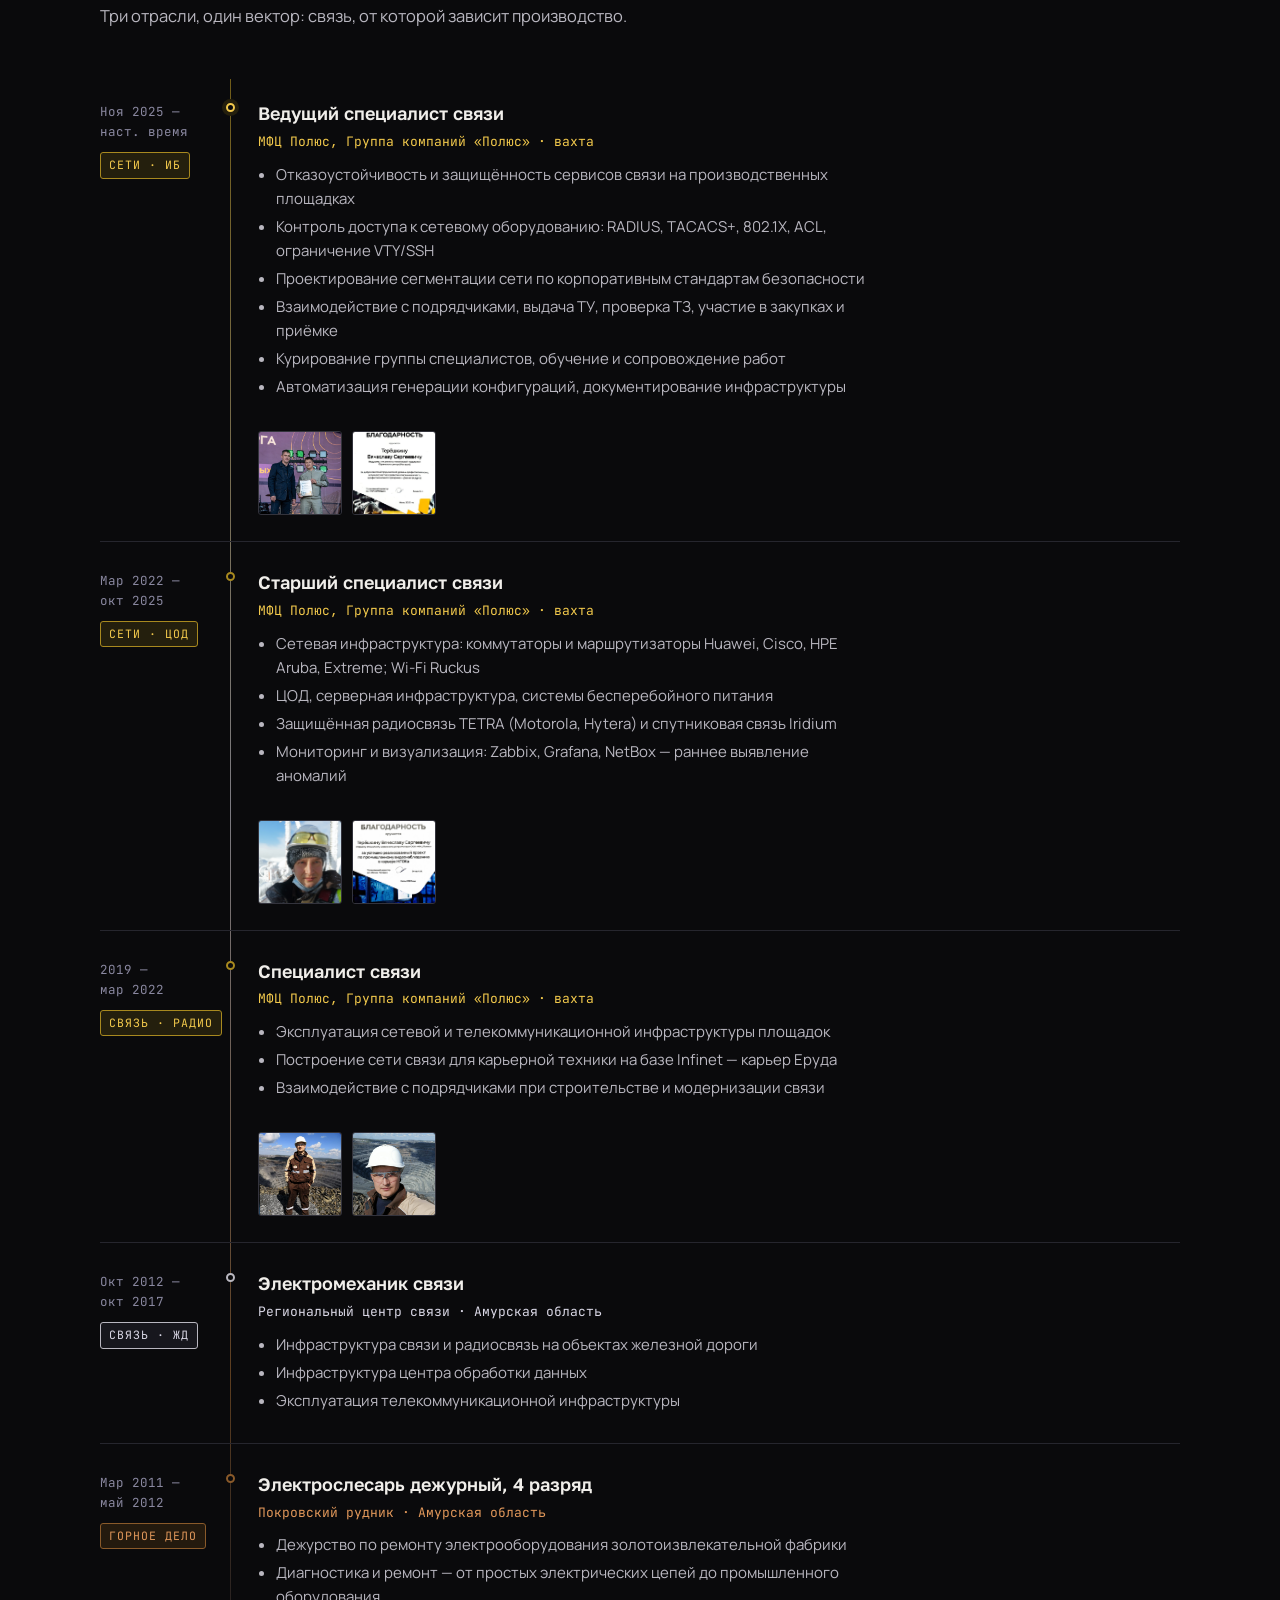
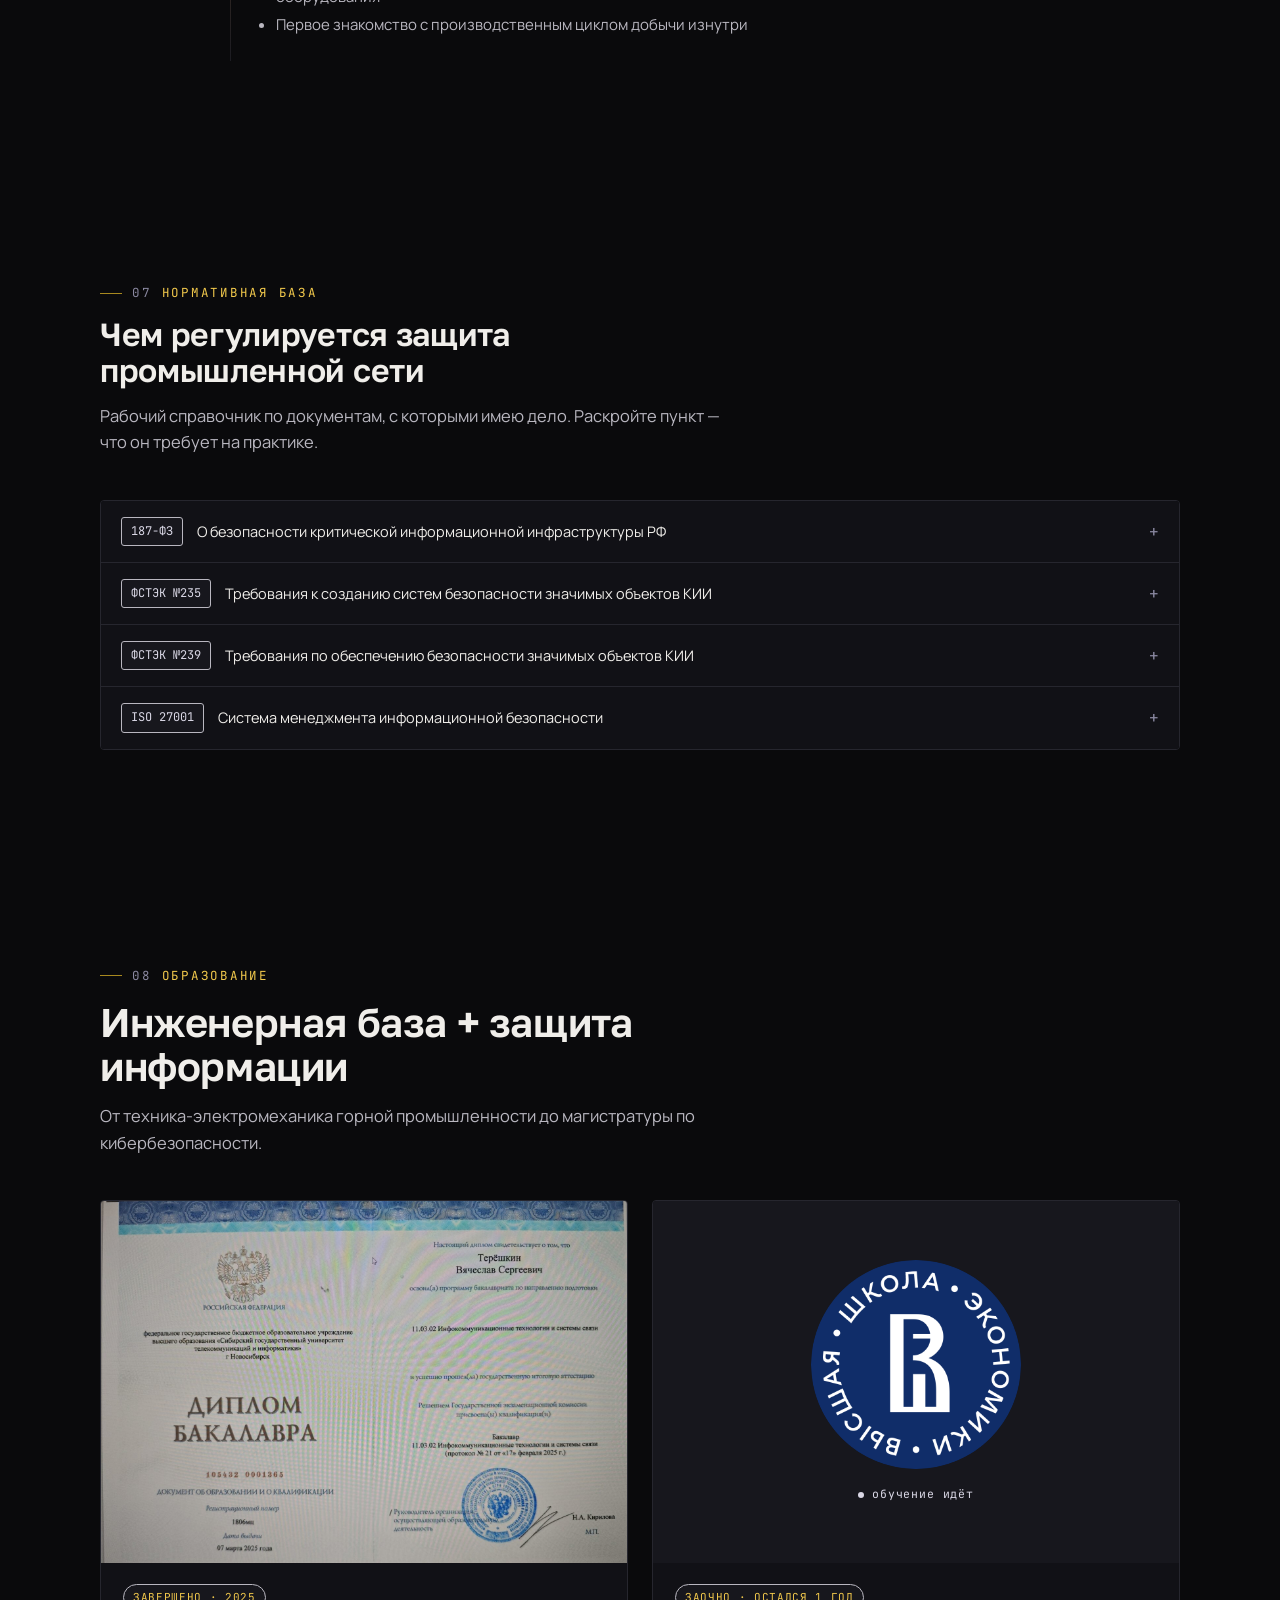
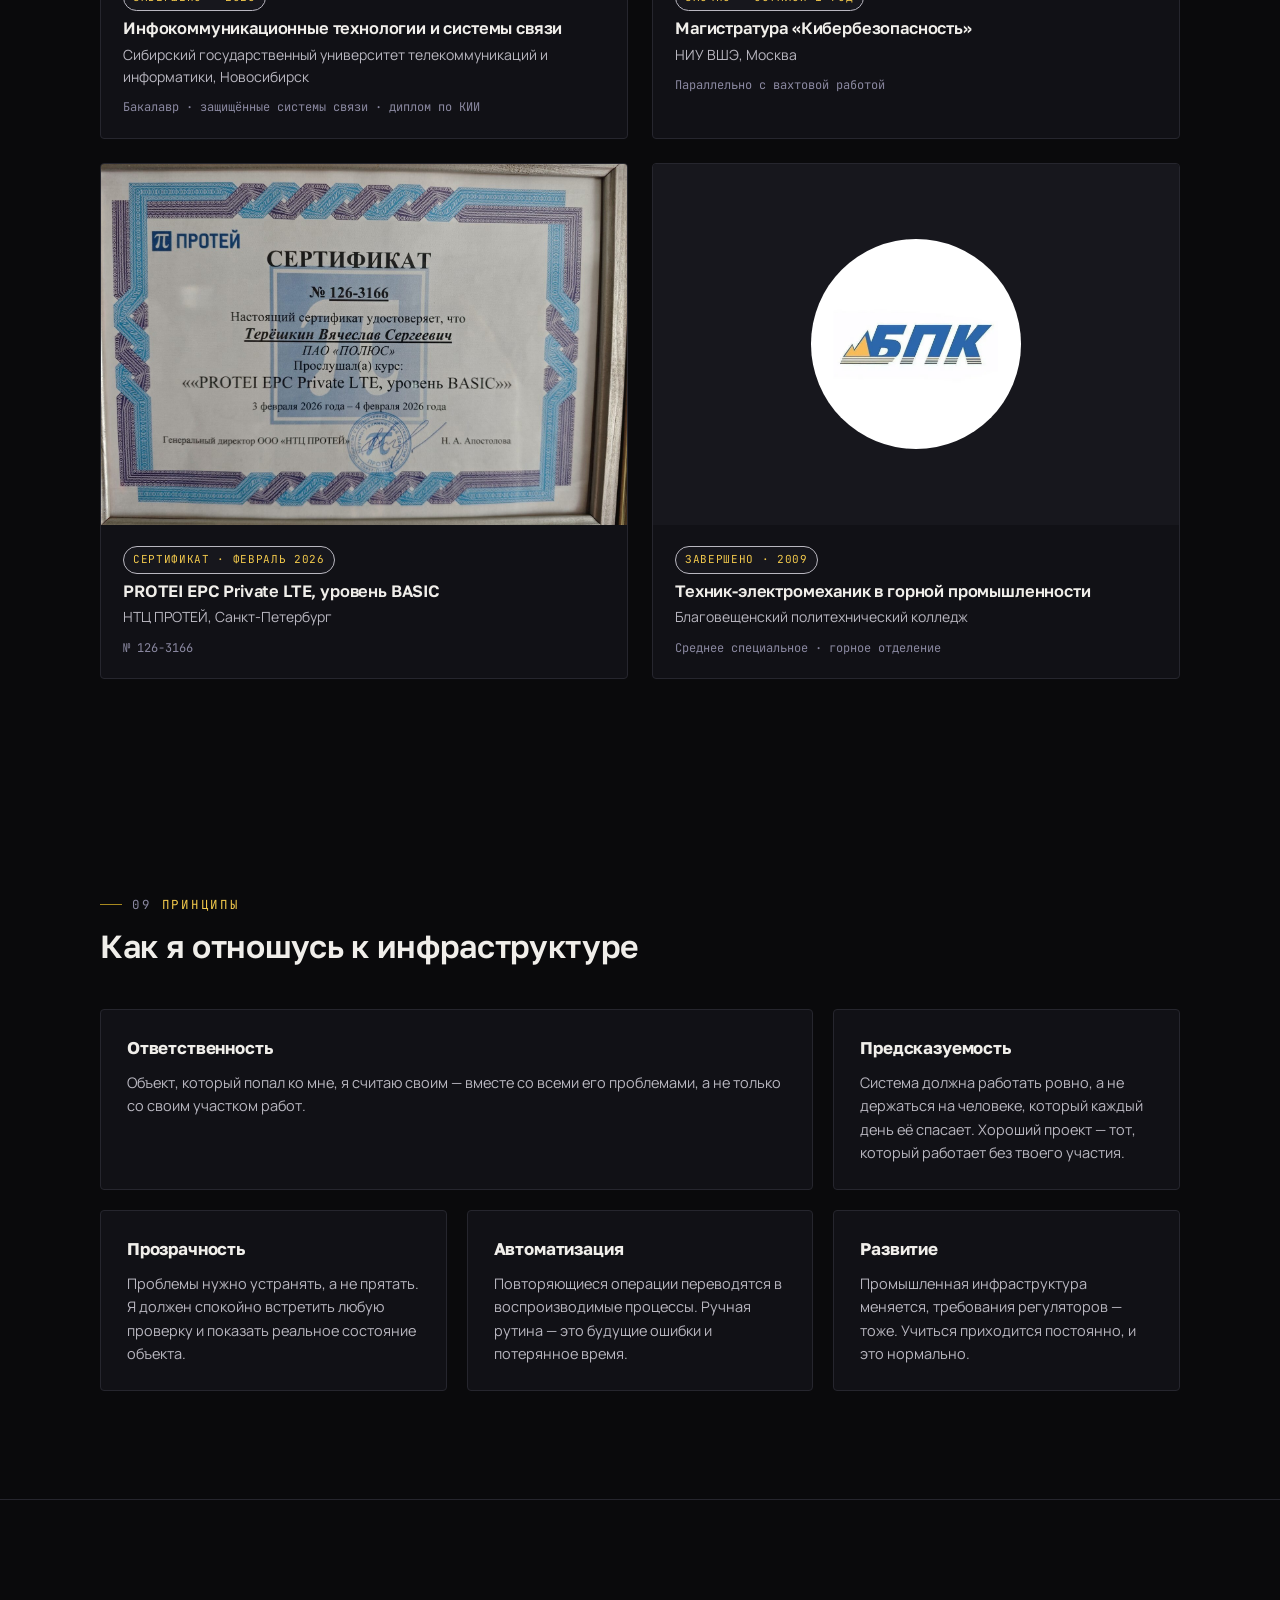
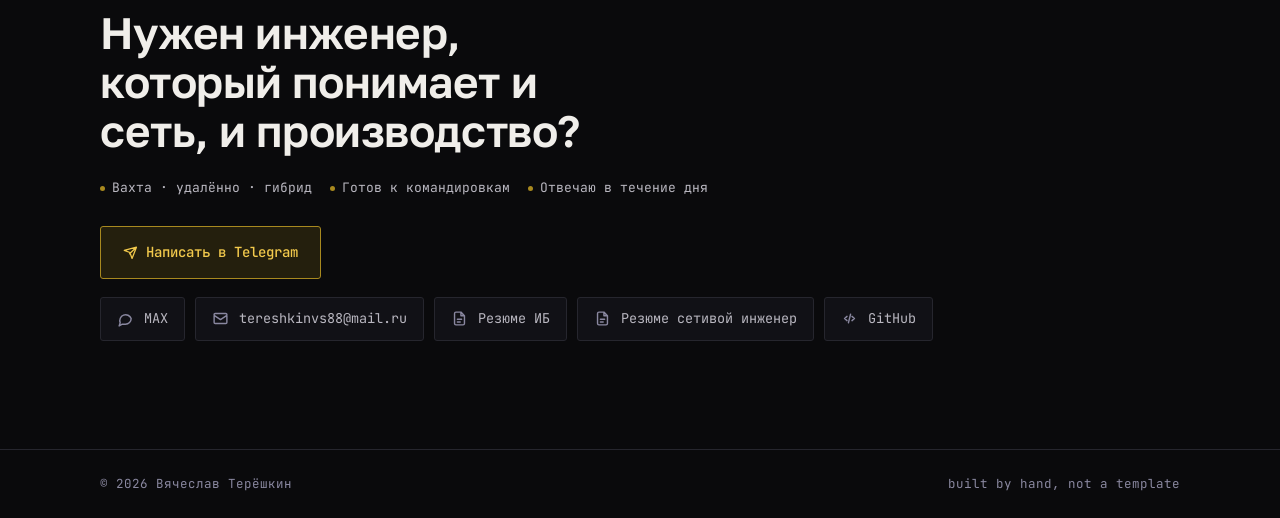
==== commit ea908956: "Update index.html ккк" ====
--- a/index.html
+++ b/index.html
@@ -51,6 +51,19 @@
 <script>document.documentElement.classList.add('js');</script>
 </head>
 <body>
+  <!-- Yandex.Metrika counter -->
+<script type="text/javascript">
+    (function(m,e,t,r,i,k,a){
+        m[i]=m[i]||function(){(m[i].a=m[i].a||[]).push(arguments)};
+        m[i].l=1*new Date();
+        for (var j = 0; j < document.scripts.length; j++) {if (document.scripts[j].src === r) { return; }}
+        k=e.createElement(t),a=e.getElementsByTagName(t)[0],k.async=1,k.src=r,a.parentNode.insertBefore(k,a)
+    })(window, document,'script','https://mc.yandex.ru/metrika/tag.js?id=113791687', 'ym');
+
+    ym(113791687, 'init', {ssr:true, webvisor:true, clickmap:true, ecommerce:"dataLayer", referrer: document.referrer, url: location.href, accurateTrackBounce:true, trackLinks:true});
+</script>
+<noscript><div><img src="https://mc.yandex.ru/watch/113791687" style="position:absolute; left:-9999px;" alt="" /></div></noscript>
+<!-- /Yandex.Metrika counter -->
 <a class="skip-link" href="#scale">К содержанию</a>
 <div class="scroll-progress"></div>
 
@@ -66,7 +79,7 @@
       <a href="#contact">контакты</a>
     </nav>
     <div class="header-cta">
-      <a class="btn btn-text" href="https://barnaul.hh.ru/resume/d044b285ff0f369fa10039ed1f754d32427461?hhtmFrom=my_resumes" target="_blank" rel="noopener">Резюме →</a>
+      <a class="btn btn-text" href="https://barnaul.hh.ru/resume/5c535a55ff10e1ae930039ed1f4f76567a6641" target="_blank" rel="noopener">Резюме →</a>
       <button class="menu-btn" id="menuBtn" aria-label="Меню" aria-expanded="false" aria-controls="mobileMenu"><svg viewBox="0 0 24 24" fill="none" stroke="currentColor" stroke-width="2" stroke-linecap="round" aria-hidden="true"><path d="M4 7h16M4 12h16M4 17h16"/></svg></button>
     </div>
   </div>
@@ -75,7 +88,7 @@
 <!-- Вне <header>: у заголовка backdrop-filter, а он делает его containing block
      для position:fixed потомков — оверлей схлопывался бы до высоты шапки. -->
 <div class="mobile-menu" id="mobileMenu">
-  <a class="btn primary mobile-cv" href="https://barnaul.hh.ru/resume/d044b285ff0f369fa10039ed1f754d32427461?hhtmFrom=my_resumes" target="_blank" rel="noopener">Резюме на hh.ru
+  <a class="btn primary mobile-cv" href="https://barnaul.hh.ru/resume/5c535a55ff10e1ae930039ed1f4f76567a6641" target="_blank" rel="noopener">Резюме на hh.ru
     <svg viewBox="0 0 24 24" fill="none" stroke="currentColor" stroke-width="2" aria-hidden="true"><path d="M5 12h14M13 6l6 6-6 6"/></svg>
   </a>
   <a href="#scale">масштаб</a>
@@ -779,9 +792,13 @@
         <svg viewBox="0 0 24 24" fill="none" stroke="currentColor" stroke-width="2" stroke-linecap="round" stroke-linejoin="round" aria-hidden="true"><path d="M3 7.5 12 13.5 21 7.5M4.5 5h15A1.5 1.5 0 0 1 21 6.5v11a1.5 1.5 0 0 1-1.5 1.5h-15A1.5 1.5 0 0 1 3 17.5v-11A1.5 1.5 0 0 1 4.5 5z"/></svg>
         <span class="v">tereshkinvs88@mail.ru</span>
       </a>
-      <a class="channel" href="https://barnaul.hh.ru/resume/d044b285ff0f369fa10039ed1f754d32427461?hhtmFrom=my_resumes" target="_blank" rel="noopener">
+      <a class="channel" href="https://barnaul.hh.ru/resume/5c535a55ff10e1ae930039ed1f4f76567a6641" target="_blank" rel="noopener">
         <svg viewBox="0 0 24 24" fill="none" stroke="currentColor" stroke-width="2" stroke-linecap="round" stroke-linejoin="round" aria-hidden="true"><path d="M14 3H7a2 2 0 0 0-2 2v14a2 2 0 0 0 2 2h10a2 2 0 0 0 2-2V8zM14 3v5h5M9 13h6M9 17h4"/></svg>
-        <span>Резюме на hh.ru</span>
+        <span>Резюме ИБ</span>
+        </a>
+      <a class="channel" href="https://barnaul.hh.ru/resume/d044b285ff0f369fa10039ed1f754d32427461" target="_blank" rel="noopener">
+        <svg viewBox="0 0 24 24" fill="none" stroke="currentColor" stroke-width="2" stroke-linecap="round" stroke-linejoin="round" aria-hidden="true"><path d="M14 3H7a2 2 0 0 0-2 2v14a2 2 0 0 0 2 2h10a2 2 0 0 0 2-2V8zM14 3v5h5M9 13h6M9 17h4"/></svg>
+        <span>Резюме сетивой инженер</span>
       </a>
       <a class="channel" href="https://github.com/TereshkinVS" target="_blank" rel="noopener">
         <svg viewBox="0 0 24 24" fill="none" stroke="currentColor" stroke-width="2" stroke-linecap="round" stroke-linejoin="round" aria-hidden="true"><path d="M8.5 9 5 12l3.5 3M15.5 9l3.5 3-3.5 3M13.5 6l-3 12"/></svg>
